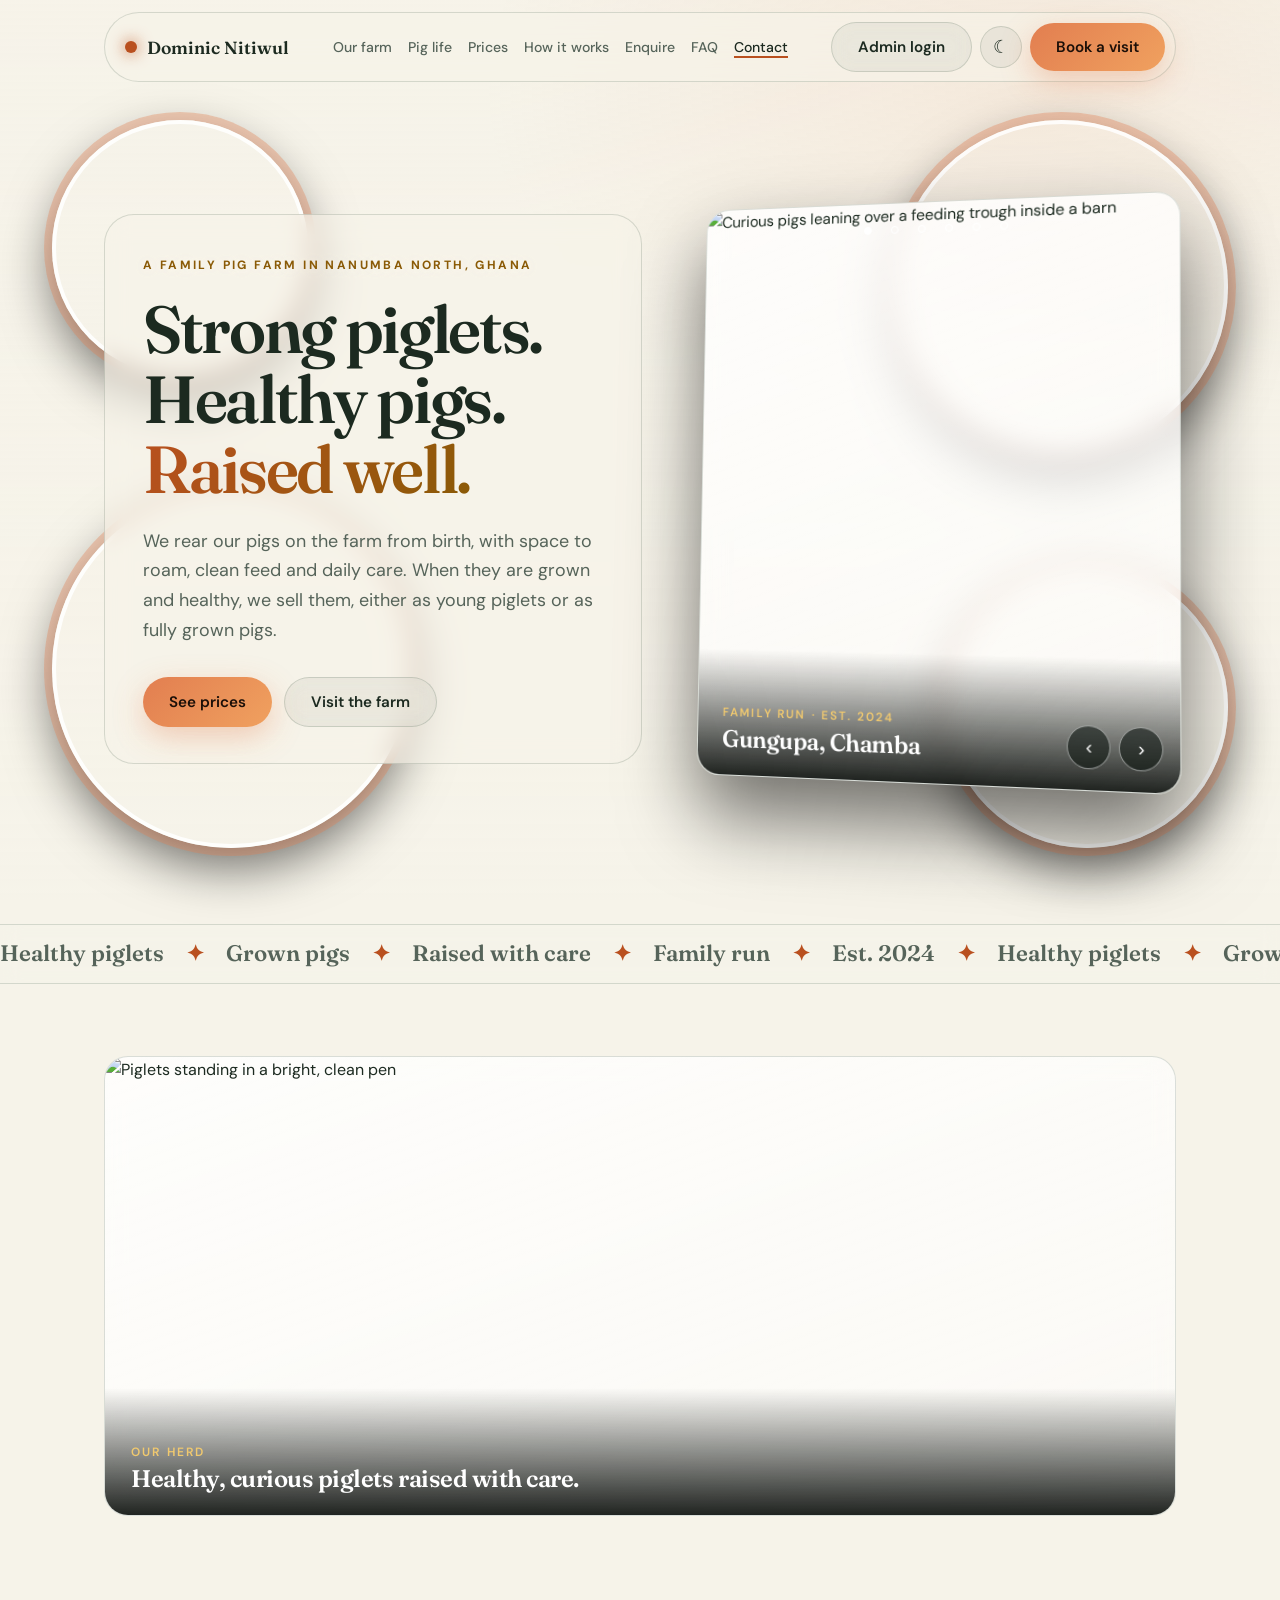
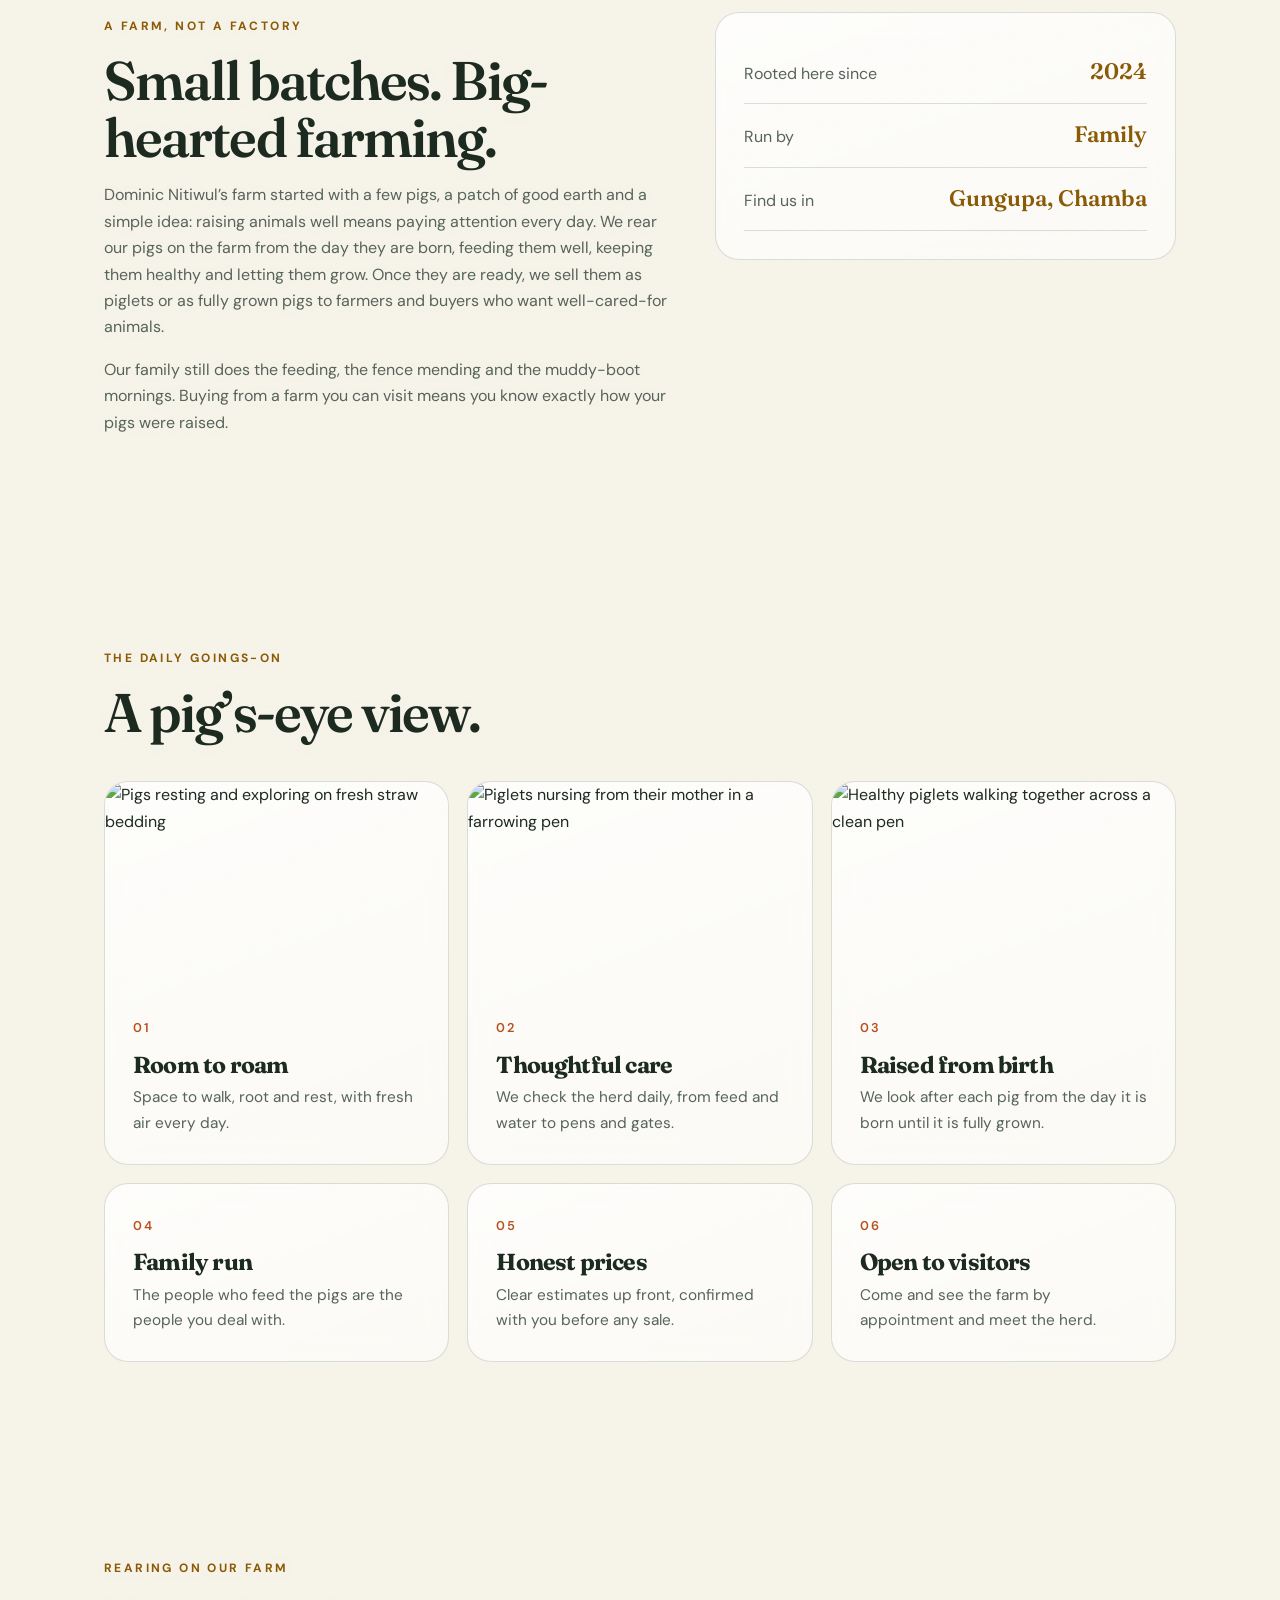
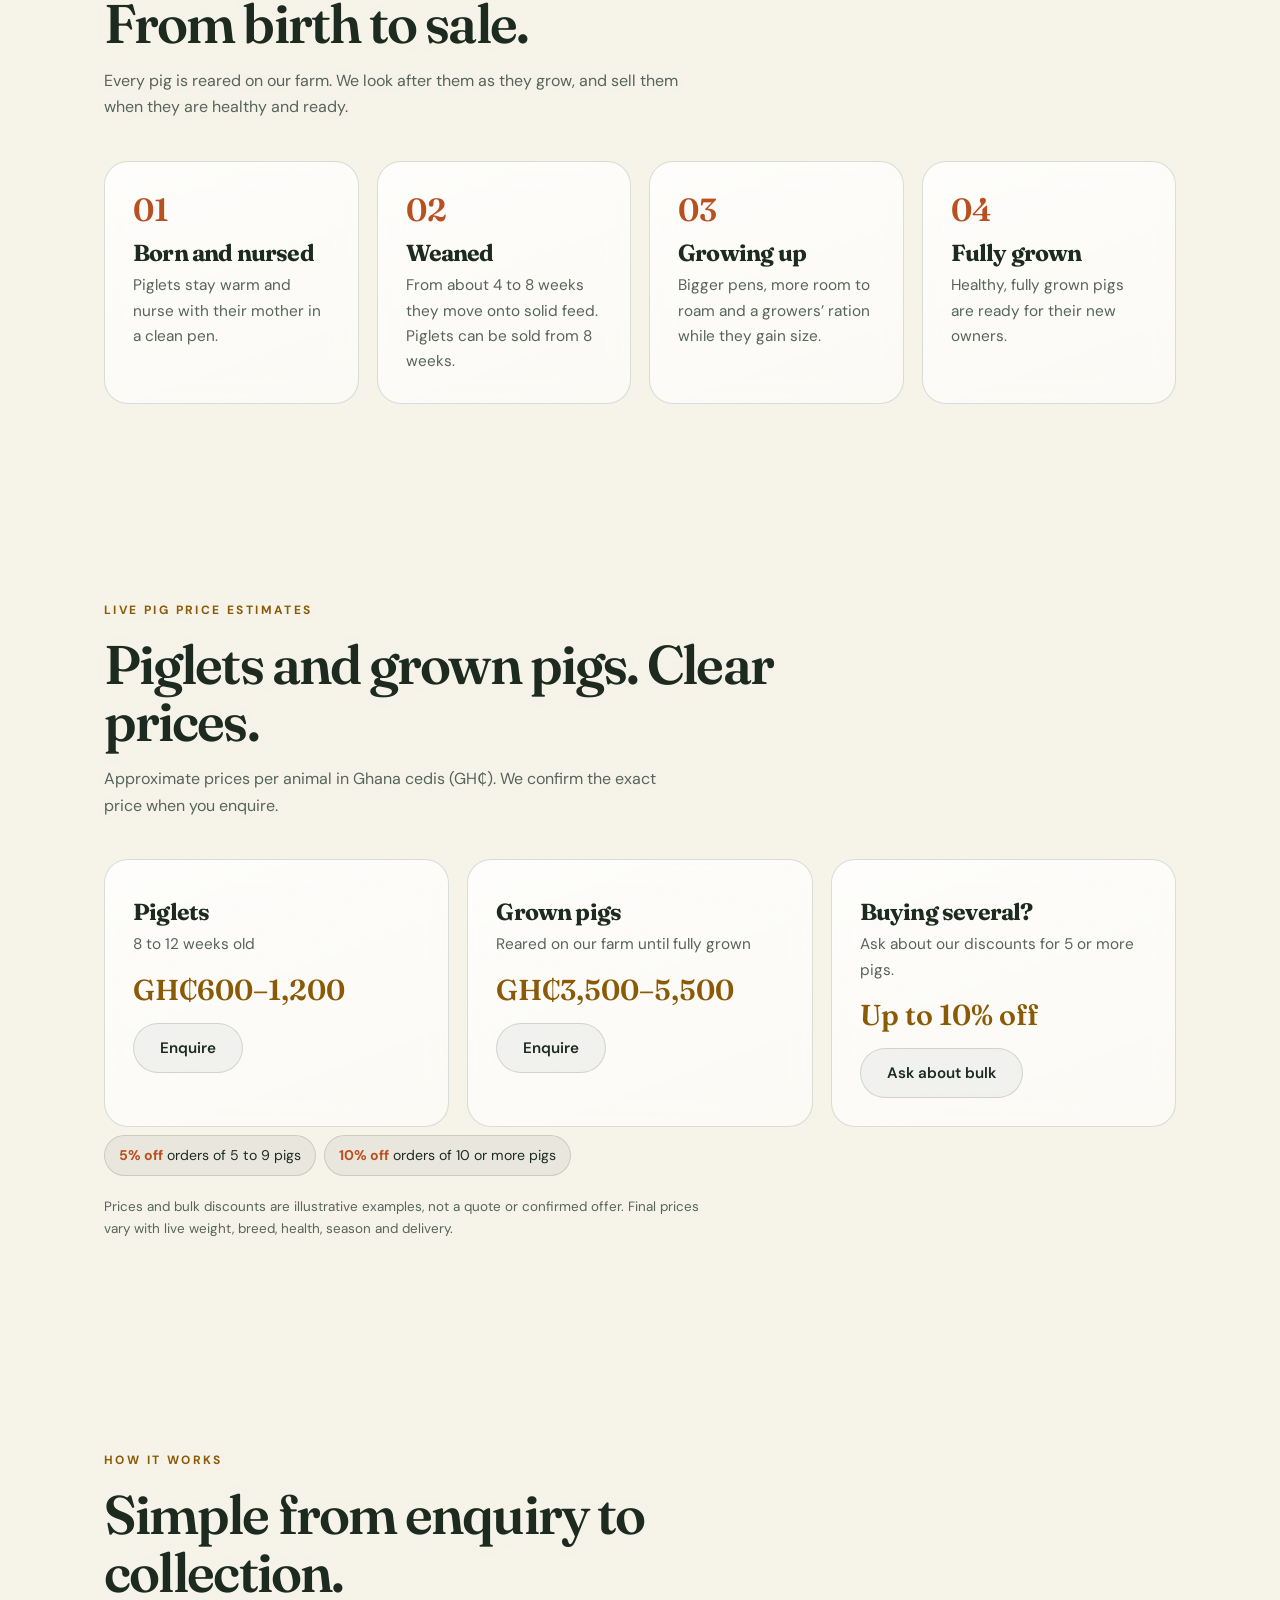
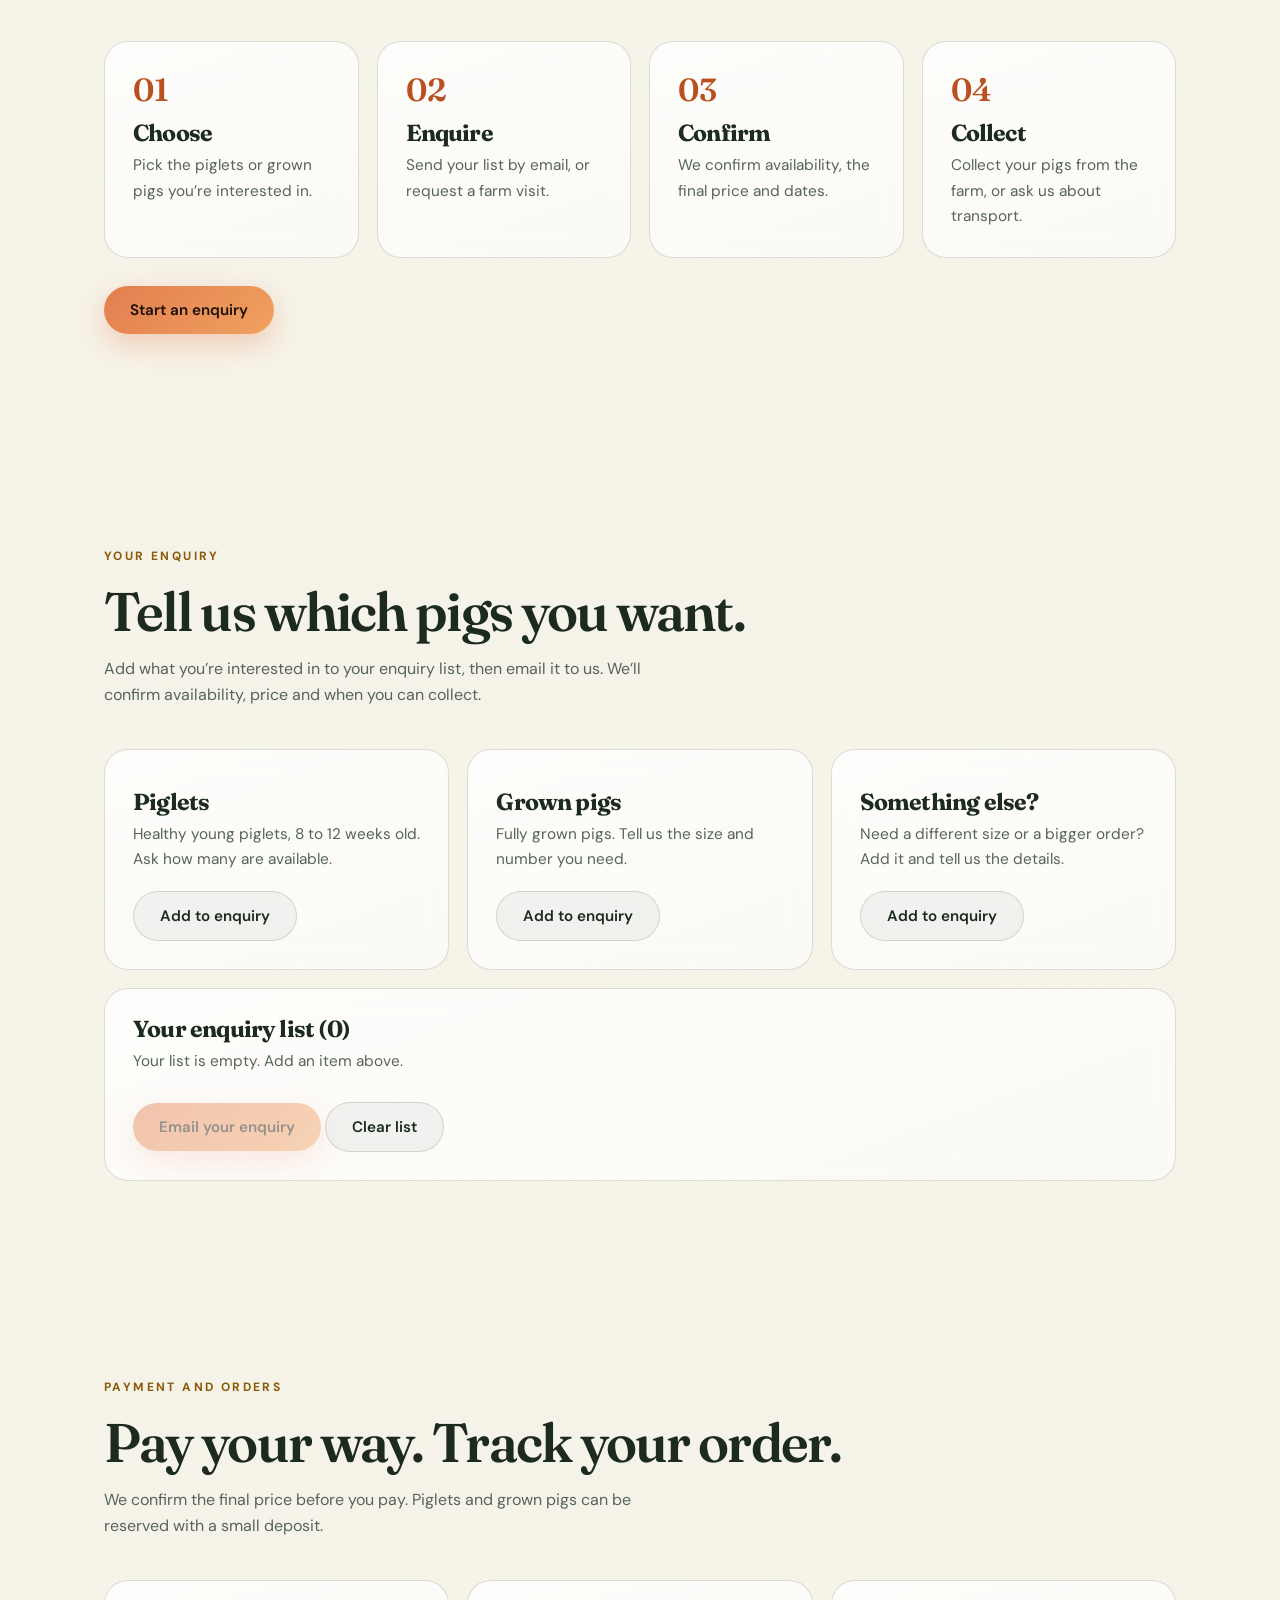
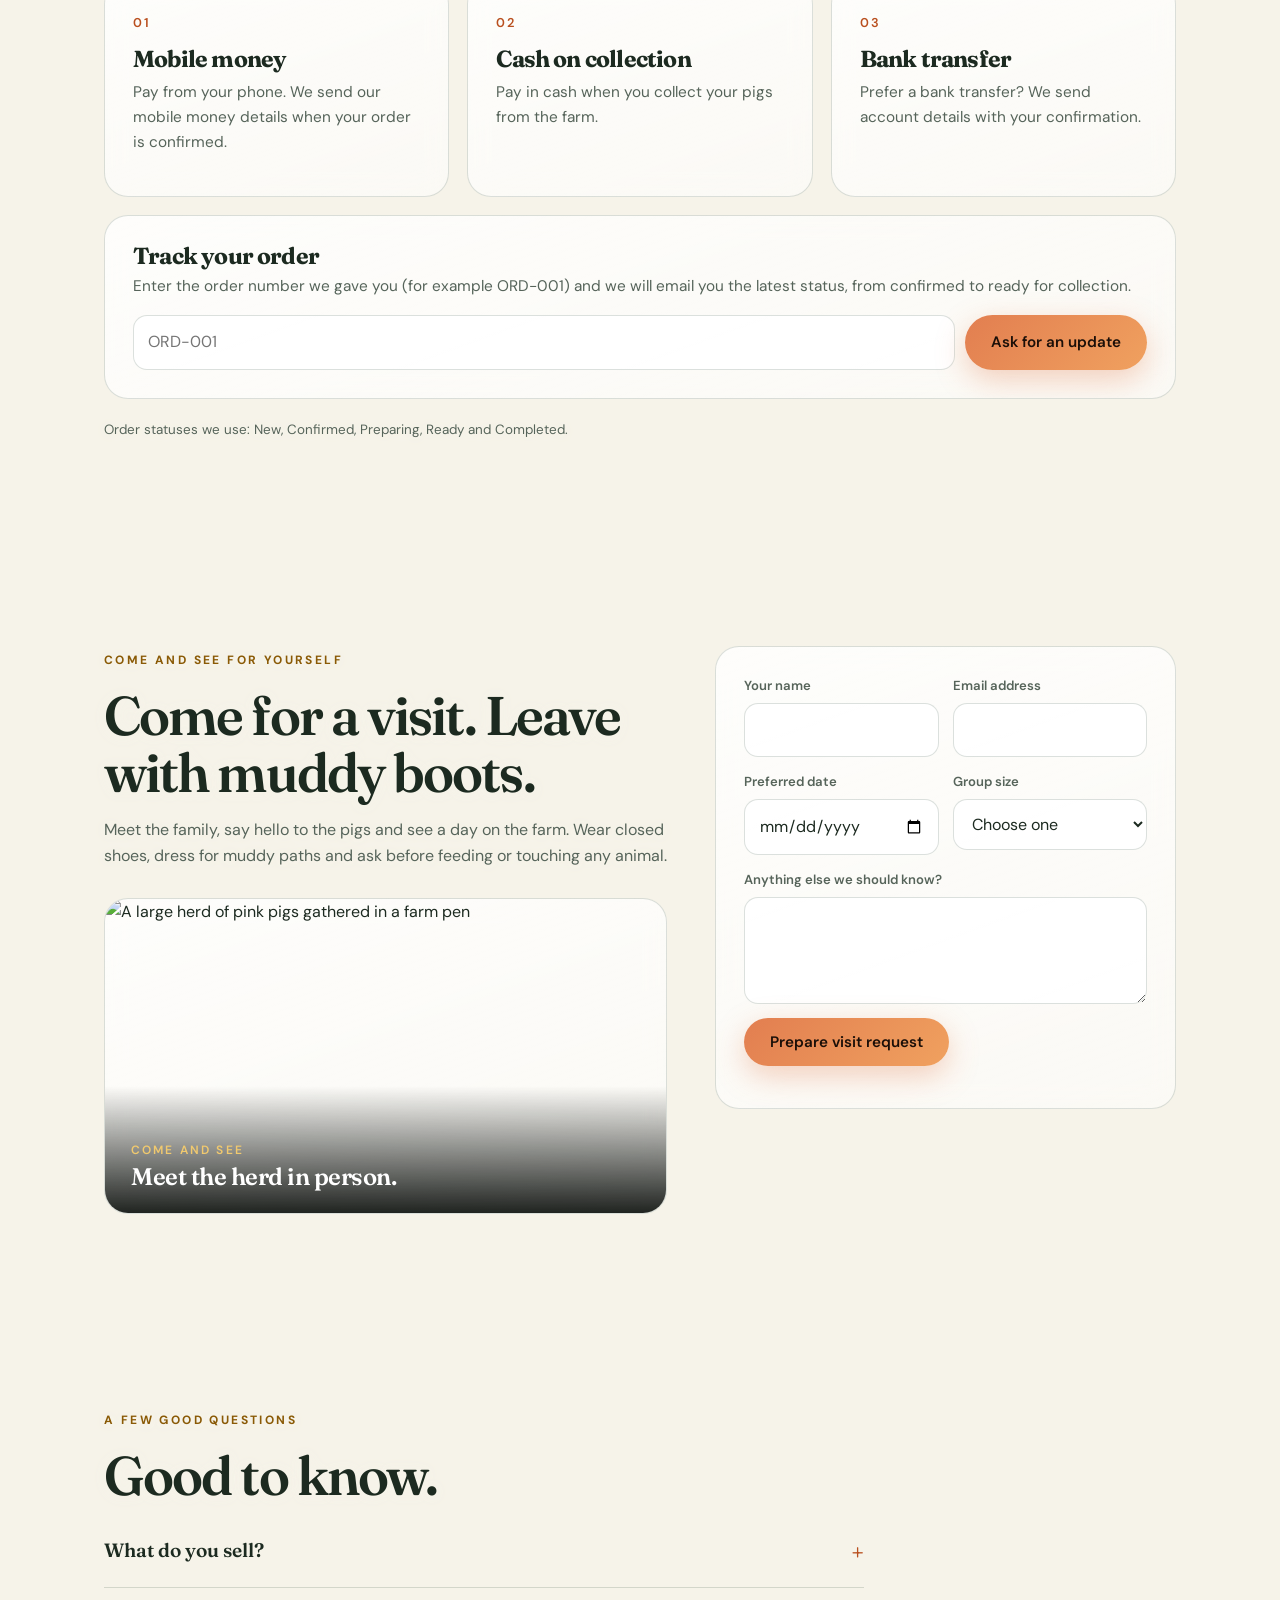
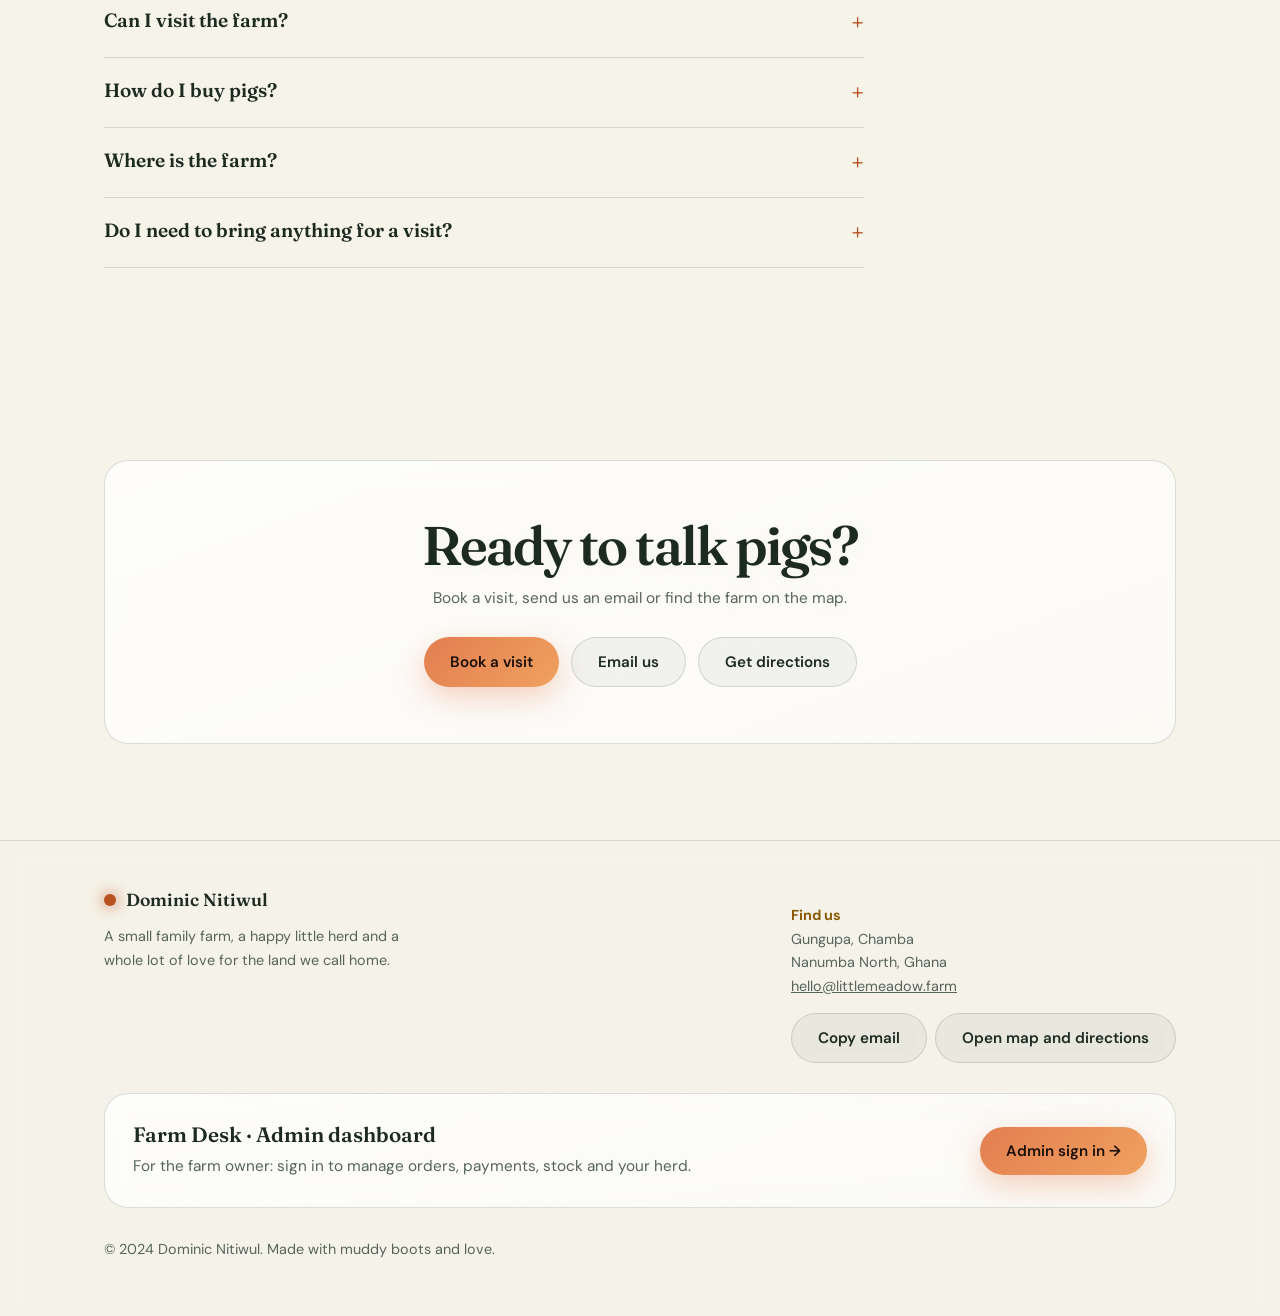
==== index.html @ e712f601 "Add files via upload" ====
<!doctype html>
<html lang="en">
  <head>
    <meta charset="utf-8" />
    <meta
      name="viewport"
      content="width=device-width, initial-scale=1, viewport-fit=cover"
    />
    <meta
      name="description"
      content="Dominic Nitiwul’s family pig farm in Gungupa, Chamba, Ghana. Healthy piglets and grown pigs, farm visits and honest prices."
    />
    <meta name="theme-color" content="#0d140f" />
    <link
      rel="icon"
      href="data:image/svg+xml,%3Csvg xmlns='http://www.w3.org/2000/svg' viewBox='0 0 100 100'%3E%3Ctext y='.9em' font-size='90'%3E🐖%3C/text%3E%3C/svg%3E"
    />
    <meta
      property="og:title"
      content="Dominic Nitiwul Farm | Pigs reared with care: piglets and grown pigs"
    />
    <meta
      property="og:description"
      content="Family pig farm in Gungupa, Chamba, Ghana. We rear pigs on our farm with daily care and sell them as healthy piglets or fully grown pigs. Check prices and enquire."
    />
    <meta property="og:type" content="website" />
    <script type="application/ld+json">
      {
        "@context": "https://schema.org",
        "@type": "LocalBusiness",
        "name": "Dominic Nitiwul Farm",
        "description": "Family farm that rears pigs and sells piglets and grown pigs.",
        "address": {
          "@type": "PostalAddress",
          "addressLocality": "Gungupa, Chamba",
          "addressRegion": "Nanumba North",
          "addressCountry": "GH"
        }
      }
    </script>
    <title>
      Dominic Nitiwul Farm | Pigs reared with care: piglets and grown pigs
    </title>
    <link rel="preconnect" href="https://fonts.googleapis.com" />
    <link
      href="https://fonts.googleapis.com/css2?family=DM+Sans:wght@400;500;600&family=Fraunces:opsz,wght@9..144,500;9..144,600&display=swap"
      rel="stylesheet"
    />
    <script src="script.js"></script>
    <link rel="stylesheet" href="styles.css" />
  </head>
  <body>
    <a class="skip" href="#top">Skip to content</a>
    <div class="bgp" aria-hidden="true"></div>
    <div class="prog" id="pg" aria-hidden="true"></div>
    <a class="btn wa" id="wa" hidden target="_blank" rel="noopener noreferrer"
      >WhatsApp us</a
    >
    <button class="btn totop" id="tt" type="button" aria-label="Back to top">
      ↑
    </button>
    <div class="spin sp1" data-k="A large herd" aria-hidden="true"></div>
    <div
      class="spin sp2"
      data-k="Healthy piglets walking"
      aria-hidden="true"
    ></div>
    <div class="spin sp3" data-k="Piglets nursing" aria-hidden="true"></div>
    <div class="spin sp4" data-k="Piglets standing" aria-hidden="true"></div>
    <div
      class="spin sp5"
      data-k="Curious pigs leaning"
      aria-hidden="true"
    ></div>
    <div class="spin sp6" data-k="Pigs resting" aria-hidden="true"></div>
    <header>
      <div class="w">
        <div class="bar">
          <a class="logo" href="#top"><i class="dot"></i>Dominic Nitiwul</a>
          <nav class="links" id="lk" aria-label="Main">
            <a href="#farm">Our farm</a><a href="#life">Pig life</a
            ><a href="#prices">Prices</a><a href="#process">How it works</a
            ><a href="#stand">Enquire</a><a href="#faq">FAQ</a
            ><a href="#contact">Contact</a
            ><a
              class="admlink"
              href="https://claude.ai/artifact/GsknweXqGRWT3QMG7pttU3"
              >Admin login</a
            >
          </nav>
          <div class="act">
            <a
              class="btn ghost adm"
              href="https://claude.ai/artifact/GsknweXqGRWT3QMG7pttU3"
              >Admin login</a
            ><button
              class="ib"
              id="th"
              type="button"
              aria-label="Switch to light mode"
            >
              ☀</button
            ><a class="btn" href="#visit">Book a visit</a
            ><button
              class="ib mn"
              id="mn"
              type="button"
              aria-label="Open menu"
              aria-expanded="false"
              aria-controls="lk"
            >
              ☰
            </button>
          </div>
        </div>
      </div>
    </header>

    <main id="top">
      <section class="hero">
        <div class="w hg">
          <div>
            <span class="eyebrow"
              >A family pig farm in Nanumba North, Ghana</span
            >
            <h1 style="margin-top: 18px">
              Strong piglets. Healthy pigs. <em>Raised well.</em>
            </h1>
            <p>
              We rear our pigs on the farm from birth, with space to roam, clean
              feed and daily care. When they are grown and healthy, we sell
              them, either as young piglets or as fully grown pigs.
            </p>
            <div class="acts">
              <a class="btn" href="#prices">See prices</a
              ><a class="btn ghost" href="#visit">Visit the farm</a>
            </div>
          </div>
          <figure
            class="card ph heroph"
            id="hs"
            role="group"
            aria-roledescription="carousel"
            aria-label="Photos from the farm"
          >
            <div class="hs-track">
              <img
                class="hsl on"
                src="images.html/JPEG%20Image_(01).jpg"
                width="612"
                height="408"
                alt="Curious pigs leaning over a feeding trough inside a barn"
                fetchpriority="high"
                decoding="async"
              />
            </div>
            <figcaption id="hc">
              <small>Family run · Est. 2024</small><span>Gungupa, Chamba</span>
            </figcaption>
            <div class="hd" id="hd"></div>
            <div class="hn">
              <button type="button" id="hp" aria-label="Previous photo">
                ‹</button
              ><button type="button" id="hn" aria-label="Next photo">›</button>
            </div>
          </figure>
        </div>
      </section>

      <div class="marq" aria-hidden="true">
        <div>
          Healthy piglets<span>✦</span>Grown pigs<span>✦</span>Raised with
          care<span>✦</span>Family run<span>✦</span>Est.
          2024<span>✦</span>Healthy piglets<span>✦</span>Grown
          pigs<span>✦</span>Raised with care<span>✦</span>Family
          run<span>✦</span>Est. 2024<span>✦</span>
        </div>
      </div>

      <section class="band">
        <div class="w rv">
          <figure class="card ph wide">
            <img
              src="images.html/JPEG%20Image_(02).jpg"
              width="1200"
              height="630"
              alt="Piglets standing in a bright, clean pen"
              loading="lazy"
              decoding="async"
              fetchpriority="high"
            />
            <figcaption>
              <small>Our herd</small>Healthy, curious piglets raised with care.
            </figcaption>
          </figure>
        </div>
      </section>

      <section id="farm">
        <div class="w rv">
          <div class="split">
            <div>
              <span class="eyebrow">A farm, not a factory</span>
              <h2>Small batches. Big-hearted farming.</h2>
              <p class="lead">
                Dominic Nitiwul’s farm started with a few pigs, a patch of good
                earth and a simple idea: raising animals well means paying
                attention every day. We rear our pigs on the farm from the day
                they are born, feeding them well, keeping them healthy and
                letting them grow. Once they are ready, we sell them as piglets
                or as fully grown pigs to farmers and buyers who want
                well-cared-for animals.
              </p>
              <p class="lead">
                Our family still does the feeding, the fence mending and the
                muddy-boot mornings. Buying from a farm you can visit means you
                know exactly how your pigs were raised.
              </p>
            </div>
            <div class="card">
              <div class="stat">Rooted here since<b>2024</b></div>
              <div class="stat">Run by<b>Family</b></div>
              <div class="stat">Find us in<b>Gungupa, Chamba</b></div>
            </div>
          </div>
        </div>
      </section>

      <section id="life">
        <div class="w">
          <div class="rv">
            <span class="eyebrow">The daily goings-on</span>
            <h2>A pig’s-eye view.</h2>
          </div>
          <div class="grid3 rv">
            <article class="card photo">
              <img
                src="images.html/JPEG%20Image_(07).jpg"
                width="735"
                height="490"
                alt="Pigs resting and exploring on fresh straw bedding"
                loading="lazy"
                decoding="async"
              />
              <div class="pad">
                <span class="num">01</span>
                <h3>Room to roam</h3>
                <p>Space to walk, root and rest, with fresh air every day.</p>
              </div>
            </article>
            <article class="card photo">
              <img
                src="images.html/JPEG%20Image_(04).jpg"
                width="612"
                height="408"
                alt="Piglets nursing from their mother in a farrowing pen"
                loading="lazy"
                decoding="async"
              />
              <div class="pad">
                <span class="num">02</span>
                <h3>Thoughtful care</h3>
                <p>
                  We check the herd daily, from feed and water to pens and
                  gates.
                </p>
              </div>
            </article>
            <article class="card photo">
              <img
                src="images.html/JPEG%20Image_(06).jpg"
                width="612"
                height="559"
                alt="Healthy piglets walking together across a clean pen"
                loading="lazy"
                decoding="async"
              />
              <div class="pad">
                <span class="num">03</span>
                <h3>Raised from birth</h3>
                <p>
                  We look after each pig from the day it is born until it is
                  fully grown.
                </p>
              </div>
            </article>
            <article class="card">
              <span class="num">04</span>
              <h3>Family run</h3>
              <p>The people who feed the pigs are the people you deal with.</p>
            </article>
            <article class="card">
              <span class="num">05</span>
              <h3>Honest prices</h3>
              <p>
                Clear estimates up front, confirmed with you before any sale.
              </p>
            </article>
            <article class="card">
              <span class="num">06</span>
              <h3>Open to visitors</h3>
              <p>Come and see the farm by appointment and meet the herd.</p>
            </article>
          </div>
        </div>
      </section>

      <section id="rearing">
        <div class="w rv">
          <span class="eyebrow">Rearing on our farm</span>
          <h2>From birth to sale.</h2>
          <p class="lead">
            Every pig is reared on our farm. We look after them as they grow,
            and sell them when they are healthy and ready.
          </p>
          <div class="grid3 g4">
            <article class="card">
              <span class="num">01</span>
              <h3>Born and nursed</h3>
              <p>
                Piglets stay warm and nurse with their mother in a clean pen.
              </p>
            </article>
            <article class="card">
              <span class="num">02</span>
              <h3>Weaned</h3>
              <p>
                From about 4 to 8 weeks they move onto solid feed. Piglets can
                be sold from 8 weeks.
              </p>
            </article>
            <article class="card">
              <span class="num">03</span>
              <h3>Growing up</h3>
              <p>
                Bigger pens, more room to roam and a growers’ ration while they
                gain size.
              </p>
            </article>
            <article class="card">
              <span class="num">04</span>
              <h3>Fully grown</h3>
              <p>Healthy, fully grown pigs are ready for their new owners.</p>
            </article>
          </div>
        </div>
      </section>

      <section id="prices">
        <div class="w rv">
          <span class="eyebrow">Live pig price estimates</span>
          <h2>Piglets and grown pigs. Clear prices.</h2>
          <p class="lead">
            Approximate prices per animal in Ghana cedis (GH₵). We confirm the
            exact price when you enquire.
          </p>
          <div class="grid3">
            <article class="card">
              <h3>Piglets</h3>
              <p>8 to 12 weeks old</p>
              <span class="price">GH₵600–1,200</span>
              <p style="margin-top: 16px">
                <button
                  class="btn ghost"
                  type="button"
                  data-add="Piglets (8–12 weeks)"
                  data-go="#stand"
                >
                  Enquire
                </button>
              </p>
            </article>
            <article class="card">
              <h3>Grown pigs</h3>
              <p>Reared on our farm until fully grown</p>
              <span class="price">GH₵3,500–5,500</span>
              <p style="margin-top: 16px">
                <button
                  class="btn ghost"
                  type="button"
                  data-add="Grown pigs"
                  data-go="#stand"
                >
                  Enquire
                </button>
              </p>
            </article>
            <article class="card">
              <h3>Buying several?</h3>
              <p>Ask about our discounts for 5 or more pigs.</p>
              <span class="price">Up to 10% off</span>
              <p style="margin-top: 16px">
                <button
                  class="btn ghost"
                  type="button"
                  data-add="Bulk order"
                  data-go="#stand"
                >
                  Ask about bulk
                </button>
              </p>
            </article>
          </div>
          <div>
            <span class="tag"><b>5% off</b> orders of 5 to 9 pigs</span
            ><span class="tag"><b>10% off</b> orders of 10 or more pigs</span>
          </div>
          <p class="note">
            Prices and bulk discounts are illustrative examples, not a quote or
            confirmed offer. Final prices vary with live weight, breed, health,
            season and delivery.
          </p>
        </div>
      </section>

      <section id="process">
        <div class="w rv">
          <span class="eyebrow">How it works</span>
          <h2>Simple from enquiry to collection.</h2>
          <div class="grid3 g4">
            <article class="card">
              <span class="num">01</span>
              <h3>Choose</h3>
              <p>Pick the piglets or grown pigs you’re interested in.</p>
            </article>
            <article class="card">
              <span class="num">02</span>
              <h3>Enquire</h3>
              <p>Send your list by email, or request a farm visit.</p>
            </article>
            <article class="card">
              <span class="num">03</span>
              <h3>Confirm</h3>
              <p>We confirm availability, the final price and dates.</p>
            </article>
            <article class="card">
              <span class="num">04</span>
              <h3>Collect</h3>
              <p>Collect your pigs from the farm, or ask us about transport.</p>
            </article>
          </div>
          <p style="margin-top: 28px">
            <a class="btn" href="#stand">Start an enquiry</a>
          </p>
        </div>
      </section>

      <section id="stand">
        <div class="w rv">
          <span class="eyebrow">Your enquiry</span>
          <h2>Tell us which pigs you want.</h2>
          <p class="lead">
            Add what you’re interested in to your enquiry list, then email it to
            us. We’ll confirm availability, price and when you can collect.
          </p>
          <div class="grid3">
            <article class="card">
              <h3>Piglets</h3>
              <p>
                Healthy young piglets, 8 to 12 weeks old. Ask how many are
                available.
              </p>
              <p style="margin-top: 18px">
                <button
                  class="btn ghost"
                  type="button"
                  data-add="Piglets (8–12 weeks)"
                >
                  Add to enquiry
                </button>
              </p>
            </article>
            <article class="card">
              <h3>Grown pigs</h3>
              <p>Fully grown pigs. Tell us the size and number you need.</p>
              <p style="margin-top: 18px">
                <button class="btn ghost" type="button" data-add="Grown pigs">
                  Add to enquiry
                </button>
              </p>
            </article>
            <article class="card">
              <h3>Something else?</h3>
              <p>
                Need a different size or a bigger order? Add it and tell us the
                details.
              </p>
              <p style="margin-top: 18px">
                <button class="btn ghost" type="button" data-add="Other order">
                  Add to enquiry
                </button>
              </p>
            </article>
          </div>
          <div class="card" style="margin-top: 18px" aria-live="polite">
            <h3 style="margin: 0">
              Your enquiry list (<span id="ic">0</span>)
            </h3>
            <p id="ie" style="margin-top: 8px">
              Your list is empty. Add an item above.
            </p>
            <div class="list" id="il"></div>
            <button class="btn" id="is" type="button" disabled>
              Email your enquiry
            </button>
            <button class="btn ghost" id="ix" type="button">Clear list</button>
          </div>
        </div>
      </section>

      <section id="pay">
        <div class="w rv">
          <span class="eyebrow">Payment and orders</span>
          <h2>Pay your way. Track your order.</h2>
          <p class="lead">
            We confirm the final price before you pay. Piglets and grown pigs
            can be reserved with a small deposit.
          </p>
          <div class="grid3">
            <article class="card">
              <span class="num">01</span>
              <h3>Mobile money</h3>
              <p>
                Pay from your phone. We send our mobile money details when your
                order is confirmed.
              </p>
              <p
                id="pmm"
                style="margin-top: 12px; color: var(--text); font-weight: 500"
              ></p>
            </article>
            <article class="card">
              <span class="num">02</span>
              <h3>Cash on collection</h3>
              <p>Pay in cash when you collect your pigs from the farm.</p>
            </article>
            <article class="card">
              <span class="num">03</span>
              <h3>Bank transfer</h3>
              <p>
                Prefer a bank transfer? We send account details with your
                confirmation.
              </p>
              <p
                id="pmb"
                style="margin-top: 12px; color: var(--text); font-weight: 500"
              ></p>
            </article>
          </div>
          <p id="po" hidden style="margin-top: 18px">
            <a class="btn" id="pl" target="_blank" rel="noopener noreferrer"
              >Pay online securely</a
            >
          </p>
          <div class="card" style="margin-top: 18px">
            <h3 style="margin: 0 0 6px">Track your order</h3>
            <p style="margin-bottom: 16px">
              Enter the order number we gave you (for example ORD-001) and we
              will email you the latest status, from confirmed to ready for
              collection.
            </p>
            <div style="display: flex; gap: 10px; flex-wrap: wrap">
              <div style="flex: 1; min-width: 200px">
                <label for="tn" style="position: absolute; left: -9999px"
                  >Order number</label
                ><input id="tn" placeholder="ORD-001" autocomplete="off" />
              </div>
              <button class="btn" id="tk" type="button">
                Ask for an update
              </button>
            </div>
          </div>
          <p class="note">
            Order statuses we use: New, Confirmed, Preparing, Ready and
            Completed.
          </p>
        </div>
      </section>

      <section id="visit">
        <div class="w rv">
          <div class="split">
            <div>
              <span class="eyebrow">Come and see for yourself</span>
              <h2>Come for a visit. Leave with muddy boots.</h2>
              <p class="lead">
                Meet the family, say hello to the pigs and see a day on the
                farm. Wear closed shoes, dress for muddy paths and ask before
                feeding or touching any animal.
              </p>
              <figure
                class="card ph"
                style="aspect-ratio: 16/9; margin-top: 28px"
              >
                <img
                  src="images.html/JPEG%20Image_(03).jpg"
                  width="551"
                  height="315"
                  alt="A large herd of pink pigs gathered in a farm pen"
                  loading="lazy"
                  decoding="async"
                />
                <figcaption>
                  <small>Come and see</small>Meet the herd in person.
                </figcaption>
              </figure>
            </div>
            <div class="card">
              <form id="vf">
                <div class="f">
                  <label for="vn">Your name</label
                  ><input id="vn" name="name" autocomplete="name" required />
                </div>
                <div class="f">
                  <label for="ve">Email address</label
                  ><input
                    id="ve"
                    name="email"
                    type="email"
                    autocomplete="email"
                    required
                  />
                </div>
                <div class="f">
                  <label for="vd">Preferred date</label
                  ><input id="vd" name="date" type="date" required />
                </div>
                <div class="f">
                  <label for="vg">Group size</label
                  ><select id="vg" name="group" required>
                    <option value="">Choose one</option>
                    <option>1–2 people</option>
                    <option>3–5 people</option>
                    <option>6–10 people</option>
                    <option>More than 10</option>
                  </select>
                </div>
                <div class="f full">
                  <label for="vt">Anything else we should know?</label
                  ><textarea id="vt" name="note" rows="3"></textarea>
                </div>
                <button class="btn" type="submit">Prepare visit request</button>
                <p
                  class="status"
                  id="vs"
                  role="status"
                  style="margin: 0; color: var(--yel)"
                ></p>
              </form>
            </div>
          </div>
        </div>
      </section>

      <section id="faq">
        <div class="w rv">
          <span class="eyebrow">A few good questions</span>
          <h2>Good to know.</h2>
          <details>
            <summary>What do you sell?</summary>
            <p>
              We rear pigs on the farm and sell them when they are ready: young
              piglets for buyers who want to grow them on, and fully grown pigs.
            </p>
          </details>
          <details>
            <summary>Can I visit the farm?</summary>
            <p>
              Yes, by appointment. Send a visit request with your preferred date
              and group size and we’ll confirm by email.
            </p>
          </details>
          <details>
            <summary>How do I buy pigs?</summary>
            <p>
              Add the pigs you want to your enquiry list and email us. We’ll
              reply with availability, price and next steps.
            </p>
          </details>
          <details>
            <summary>Where is the farm?</summary>
            <p>
              We’re in Gungupa, Chamba, Nanumba North, Ghana. Please contact us
              to confirm directions before you travel.
            </p>
          </details>
          <details>
            <summary>Do I need to bring anything for a visit?</summary>
            <p>
              Farm visits can mean uneven paths and mud. We’ll share any helpful
              details when we confirm your visit.
            </p>
          </details>
        </div>
      </section>
      <section>
        <div class="w rv">
          <div class="card" style="text-align: center; padding: 56px 24px">
            <h2 style="margin: 0 auto 12px">Ready to talk pigs?</h2>
            <p class="lead" style="margin: 0 auto 26px">
              Book a visit, send us an email or find the farm on the map.
            </p>
            <div class="acts" style="justify-content: center">
              <a class="btn" href="#visit">Book a visit</a
              ><a class="btn ghost" href="mailto:hello@littlemeadow.farm"
                >Email us</a
              ><a
                class="btn ghost"
                id="cw"
                hidden
                target="_blank"
                rel="noopener noreferrer"
                >WhatsApp us</a
              ><a class="btn ghost" id="cc" hidden>Call the farm</a
              ><a
                class="btn ghost"
                href="https://www.google.com/maps/search/?api=1&amp;query=Dominic%20Nitiwul%20Farm%2C%20Gungupa%2C%20Chamba%2C%20Nanumba%20North%2C%20Ghana"
                target="_blank"
                rel="noopener noreferrer"
                >Get directions</a
              >
            </div>
          </div>
        </div>
      </section>
    </main>

    <footer id="contact">
      <div class="w fg">
        <div>
          <a class="logo" href="#top" style="color: var(--text)"
            ><i class="dot"></i>Dominic Nitiwul</a
          >
          <p style="max-width: 22em">
            A small family farm, a happy little herd and a whole lot of love for
            the land we call home.
          </p>
        </div>
        <div>
          <p>
            <strong style="color: var(--yel)">Find us</strong><br />Gungupa,
            Chamba<br />Nanumba North, Ghana<br /><a
              href="mailto:hello@littlemeadow.farm"
              >hello@littlemeadow.farm</a
            >
          </p>
          <button
            class="btn ghost"
            id="ce"
            type="button"
            style="margin-right: 8px"
          >
            Copy email</button
          ><a
            class="btn ghost"
            href="https://www.google.com/maps/search/?api=1&amp;query=Dominic%20Nitiwul%20Farm%2C%20Gungupa%2C%20Chamba%2C%20Nanumba%20North%2C%20Ghana"
            target="_blank"
            rel="noopener noreferrer"
            >Open map and directions</a
          >
        </div>
      </div>
      <div class="w">
        <div
          class="card"
          style="
            margin-top: 30px;
            display: flex;
            justify-content: space-between;
            align-items: center;
            gap: 20px;
            flex-wrap: wrap;
          "
        >
          <div>
            <strong
              style="
                font:
                  600 1.3rem Fraunces,
                  serif;
                color: var(--text);
              "
              >Farm Desk · Admin dashboard</strong
            >
            <p style="margin: 4px 0 0">
              For the farm owner: sign in to manage orders, payments, stock and
              your herd.
            </p>
          </div>
          <a
            class="btn"
            href="https://claude.ai/artifact/GsknweXqGRWT3QMG7pttU3"
            >Admin sign in →</a
          >
        </div>
      </div>
      <div class="w">
        <p style="margin-top: 30px">
          © 2024 Dominic Nitiwul. Made with muddy boots and love.
        </p>
      </div>
    </footer>
  </body>
</html>
---- styles.css ----
:root {
  --bg: #0d140f;
  --text: #f1efe4;
  --mut: #a7b3a5;
  --org: #e27e50;
  --yel: #f1c96e;
  --glass: rgba(255, 255, 255, 0.055);
  --line: rgba(255, 255, 255, 0.12);
  --ov: 13, 20, 15;
  --c1: rgba(255, 255, 255, 0.085);
  --c2: rgba(255, 255, 255, 0.025);
  --field: rgba(255, 255, 255, 0.05);
  color-scheme: dark;
  box-sizing: border-box;
  padding-top: env(safe-area-inset-top, 0px);
  padding-bottom: env(safe-area-inset-bottom, 0px);
}

html {
  scroll-behavior: smooth;
  scroll-padding-top: calc(env(safe-area-inset-top, 0px) + 90px);
}

*,
*::before,
*::after {
  box-sizing: inherit;
}

body {
  margin: 0;
  background: var(--bg);
  color: var(--text);
  font:
    400 16px/1.65 "DM Sans",
    system-ui,
    sans-serif;
  overflow-x: hidden;
}

body::before {
  content: "";
  position: fixed;
  inset: 0 0 auto;
  height: env(safe-area-inset-top, 0px);
  z-index: 10;
  background: var(--bg);
}

.spin {
  position: fixed;
  z-index: 0;
  aspect-ratio: 1;
  border-radius: 50%;
  background: var(--herd, none) center/cover;
  border: 4px solid rgba(255, 255, 255, 0.85);
  box-shadow:
    0 0 0 8px rgba(226, 126, 80, 0.35),
    0 20px 50px rgba(0, 0, 0, 0.55);
  pointer-events: none;
  animation: rot 40s linear infinite;
}

.sp1 {
  left: 52px;
  bottom: 52px;
  width: min(28vw, 420px);
}

.sp2 {
  right: 52px;
  top: 120px;
  width: min(26vw, 380px);
  animation-duration: 55s;
  animation-direction: reverse;
}

.sp3 {
  right: 52px;
  bottom: 52px;
  width: min(22vw, 320px);
  animation-duration: 48s;
}

.sp4 {
  left: 52px;
  top: 120px;
  width: min(20vw, 290px);
  animation-duration: 62s;
  animation-direction: reverse;
}

.sp5 {
  left: 30vw;
  bottom: 30px;
  width: min(17vw, 240px);
  animation-duration: 44s;
}

.sp6 {
  right: 30vw;
  bottom: 30px;
  width: min(16vw, 230px);
  animation-duration: 58s;
  animation-direction: reverse;
}

@media (max-width: 1400px) {

  .sp5,
  .sp6 {
    display: none;
  }
}

@media (max-width: 1100px) {

  .sp3,
  .sp4,
  .sp5,
  .sp6 {
    display: none;
  }

  .sp1 {
    left: 36px;
    bottom: 36px;
    width: 280px;
  }

  .sp2 {
    right: 36px;
    top: 110px;
    width: 250px;
  }
}

@media (max-width: 600px) {
  .sp1 {
    left: 24px;
    bottom: 24px;
    width: 180px;
  }

  .sp2 {
    right: 24px;
    top: auto;
    bottom: 160px;
    width: 160px;
  }
}

@keyframes rot {
  to {
    transform: rotate(360deg);
  }
}

.bgp {
  position: fixed;
  inset: 0;
  z-index: 0;
  background:
    linear-gradient(180deg,
      rgba(var(--ov), 0.5),
      rgba(var(--ov), 0.8) 60%,
      rgba(var(--ov), 0.9)),
    radial-gradient(900px 600px at 80% 10%,
      rgba(226, 126, 80, 0.2),
      transparent 60%),
    var(--photo, #0d140f) center/cover no-repeat;
}

#gl {
  position: fixed;
  inset: 0;
  width: 100%;
  height: 100%;
  z-index: 0;
  pointer-events: none;
}

main,
header,
footer {
  position: relative;
  z-index: 1;
}

.w {
  max-width: 1120px;
  margin: 0 auto;
  padding: 0 24px;
}

h1,
h2,
h3 {
  font-family: Fraunces, Georgia, serif;
  margin: 0;
  letter-spacing: -0.035em;
  line-height: 1.05;
}

header {
  position: sticky;
  top: env(safe-area-inset-top, 0px);
  z-index: 5;
  padding: 12px 0;
}

@media (prefers-color-scheme: light) {
  :root:not([data-theme="dark"]) {
    --bg: #f6f3e9;
    --text: #1c2a20;
    --mut: #56645a;
    --org: #b9501f;
    --yel: #8a5a06;
    --glass: rgba(32, 61, 45, 0.06);
    --line: rgba(32, 61, 45, 0.16);
    --ov: 246, 243, 233;
    --c1: rgba(255, 255, 255, 0.82);
    --c2: rgba(255, 255, 255, 0.55);
    --field: rgba(255, 255, 255, 0.9);
    color-scheme: light;
  }
}

:root[data-theme="light"] {
  --bg: #f6f3e9;
  --text: #1c2a20;
  --mut: #56645a;
  --org: #b9501f;
  --yel: #8a5a06;
  --glass: rgba(32, 61, 45, 0.06);
  --line: rgba(32, 61, 45, 0.16);
  --ov: 246, 243, 233;
  --c1: rgba(255, 255, 255, 0.82);
  --c2: rgba(255, 255, 255, 0.55);
  --field: rgba(255, 255, 255, 0.9);
  color-scheme: light;
}

.bar {
  display: flex;
  align-items: center;
  justify-content: space-between;
  gap: 16px;
  padding: 9px 10px 9px 20px;
  border: 1px solid var(--line);
  border-radius: 999px;
  background: rgba(var(--ov), 0.65);
  backdrop-filter: blur(16px);
  position: relative;
}

.logo {
  display: flex;
  gap: 10px;
  align-items: center;
  font:
    600 1.1rem Fraunces,
    serif;
  text-decoration: none;
}

.dot {
  width: 12px;
  height: 12px;
  border-radius: 50%;
  background: var(--org);
  box-shadow: 0 0 16px var(--org);
}

.links a {
  color: var(--mut);
  text-decoration: none;
  font-size: 0.88rem;
  font-weight: 500;
  margin: 0 8px;
}

.links a:hover {
  color: var(--text);
}

.btn {
  display: inline-flex;
  align-items: center;
  gap: 8px;
  border: 0;
  border-radius: 999px;
  padding: 14px 26px;
  background: linear-gradient(135deg, #e27e50, #f0a15f);
  color: #1b0f08;
  font:
    600 0.95rem "DM Sans",
    sans-serif;
  text-decoration: none;
  cursor: pointer;
  box-shadow: 0 10px 30px rgba(226, 126, 80, 0.35);
  transition:
    transform 0.2s,
    box-shadow 0.2s;
}

.btn:hover {
  transform: translateY(-3px);
  box-shadow: 0 16px 40px rgba(226, 126, 80, 0.5);
}

.btn.ghost {
  background: var(--glass);
  color: var(--text);
  border: 1px solid var(--line);
  box-shadow: none;
  backdrop-filter: blur(10px);
}

.btn:disabled {
  opacity: 0.45;
  cursor: not-allowed;
  transform: none;
}

:focus-visible {
  outline: 3px solid var(--yel);
  outline-offset: 3px;
}

.hero {
  min-height: calc(100svh - 70px);
  display: flex;
  align-items: center;
  padding: 40px 0 80px;
}

.hero h1 {
  font-size: clamp(2.6rem, 5.2vw, 4.8rem);
  font-weight: 600;
  max-width: 9em;
}

.hg>div:first-child {
  padding: 36px 38px;
  border-radius: 30px;
  background: rgba(var(--ov), 0.58);
  backdrop-filter: blur(12px);
  border: 1px solid var(--line);
}

.eyebrow,
h2,
.lead,
.note {
  text-shadow: 0 1px 14px rgba(var(--ov), 0.95);
}

.btn {
  white-space: nowrap;
}

[hidden] {
  display: none !important;
}

.wa {
  position: fixed;
  right: 18px;
  bottom: calc(78px + env(safe-area-inset-bottom, 0px));
  z-index: 6;
  background: #25d366 !important;
  color: #06361a !important;
  box-shadow: 0 10px 30px rgba(37, 211, 102, 0.35) !important;
}

.skip {
  position: absolute;
  left: -9999px;
  top: 8px;
  z-index: 20;
  background: var(--org);
  color: #fff;
  padding: 10px 16px;
  border-radius: 999px;
}

.skip:focus {
  left: 12px;
}

.links a[aria-current="true"] {
  color: var(--text);
  box-shadow: 0 2px 0 var(--org);
}

@media (max-width: 520px) {
  .act>.btn {
    display: none;
  }

  .logo {
    font-size: 0.98rem;
    white-space: nowrap;
  }

  .hg>div:first-child {
    padding: 24px 20px;
  }
}

.hero h1 em {
  font-style: normal;
  background: linear-gradient(120deg, var(--org), var(--yel));
  -webkit-background-clip: text;
  background-clip: text;
  color: transparent;
}

.eyebrow {
  color: var(--yel);
  font-size: 0.75rem;
  font-weight: 700;
  letter-spacing: 0.2em;
  text-transform: uppercase;
}

.hero p {
  max-width: 30em;
  color: var(--mut);
  font-size: 1.12rem;
  margin: 22px 0 32px;
}

.acts {
  display: flex;
  gap: 12px;
  flex-wrap: wrap;
}

.marq {
  overflow: hidden;
  border-block: 1px solid var(--line);
  background: rgba(var(--ov), 0.6);
  backdrop-filter: blur(10px);
  padding: 14px 0;
  white-space: nowrap;
}

.marq div {
  display: inline-block;
  animation: mq 30s linear infinite;
  font:
    600 1.4rem Fraunces,
    serif;
  color: var(--mut);
}

.marq span {
  color: var(--org);
  margin: 0 22px;
}

@keyframes mq {
  to {
    transform: translateX(-50%);
  }
}

section {
  padding: 96px 0;
}

h2 {
  font-size: clamp(2rem, 4.6vw, 3.4rem);
  font-weight: 600;
  margin: 14px 0;
  max-width: 14em;
}

.lead {
  color: var(--mut);
  max-width: 36em;
}

.grid3 {
  display: grid;
  grid-template-columns: repeat(3, 1fr);
  gap: 18px;
  margin-top: 40px;
}

.card {
  position: relative;
  padding: 28px;
  border-radius: 24px;
  border: 1px solid var(--line);
  background: linear-gradient(160deg, var(--c1), var(--c2));
  backdrop-filter: blur(14px);
  transition:
    transform 0.25s ease,
    border-color 0.3s;
  overflow: hidden;
}

.card::after {
  content: "";
  position: absolute;
  inset: 0;
  background: radial-gradient(320px circle at var(--mx, 50%) var(--my, 0%),
      rgba(241, 201, 110, 0.16),
      transparent 60%);
  opacity: 0;
  transition: opacity 0.3s;
  pointer-events: none;
}

.card:hover::after {
  opacity: 1;
}

.card:hover {
  border-color: rgba(241, 201, 110, 0.4);
}

.card h3 {
  font-size: 1.45rem;
  margin: 12px 0 8px;
}

.card p {
  margin: 0;
  color: var(--mut);
  font-size: 0.96rem;
}

.num {
  color: var(--org);
  font-size: 0.8rem;
  font-weight: 600;
  letter-spacing: 0.15em;
}

.price {
  display: block;
  margin-top: 14px;
  font:
    600 1.8rem Fraunces,
    serif;
  color: var(--yel);
}

.tag {
  display: inline-block;
  margin: 8px 8px 0 0;
  padding: 8px 14px;
  border-radius: 999px;
  border: 1px solid var(--line);
  background: var(--glass);
  font-size: 0.88rem;
}

.tag b {
  color: var(--org);
}

.note {
  color: var(--mut);
  font-size: 0.84rem;
  margin-top: 20px;
  max-width: 46em;
}

.split {
  display: grid;
  grid-template-columns: 1.1fr 0.9fr;
  gap: 48px;
  align-items: start;
}

.stat {
  display: flex;
  justify-content: space-between;
  align-items: baseline;
  padding: 16px 0;
  border-bottom: 1px solid var(--line);
  color: var(--mut);
}

.stat b {
  font:
    600 1.4rem Fraunces,
    serif;
  color: var(--yel);
}

.list {
  display: flex;
  flex-wrap: wrap;
  gap: 8px;
  margin: 14px 0;
}

.chip {
  display: inline-flex;
  gap: 8px;
  align-items: center;
  padding: 7px 8px 7px 14px;
  border-radius: 999px;
  background: rgba(226, 126, 80, 0.16);
  border: 1px solid rgba(226, 126, 80, 0.4);
}

.chip button {
  border: 0;
  background: none;
  color: var(--text);
  cursor: pointer;
  font-size: 1.1rem;
  line-height: 1;
}

form {
  display: grid;
  grid-template-columns: 1fr 1fr;
  gap: 14px;
}

.f {
  display: flex;
  flex-direction: column;
  gap: 6px;
}

.f.full,
form .btn,
.status {
  grid-column: 1/-1;
}

form .btn {
  justify-self: start;
}

label {
  font-size: 0.82rem;
  font-weight: 600;
  color: var(--mut);
}

input,
select,
textarea {
  width: 100%;
  padding: 13px 14px;
  border-radius: 14px;
  border: 1.5px solid var(--line);
  background: var(--field);
  color: var(--text);
  font: inherit;
}

select option {
  background: var(--bg);
}

input:focus,
select:focus,
textarea:focus {
  border-color: var(--org);
  outline: 0;
}

details {
  border-bottom: 1px solid var(--line);
  padding: 20px 0;
  max-width: 760px;
}

summary {
  cursor: pointer;
  display: flex;
  justify-content: space-between;
  font:
    600 1.2rem Fraunces,
    serif;
  list-style: none;
}

summary::-webkit-details-marker {
  display: none;
}

summary::after {
  content: "+";
  color: var(--org);
  font-size: 1.5rem;
}

details[open] summary::after {
  content: "−";
}

details p {
  margin: 12px 0 0;
  color: var(--mut);
}

footer {
  padding: 48px 0 40px;
  border-top: 1px solid var(--line);
  background: rgba(var(--ov), 0.9);
  backdrop-filter: blur(12px);
  color: var(--mut);
  font-size: 0.9rem;
}

.fg {
  display: flex;
  justify-content: space-between;
  gap: 30px;
  flex-wrap: wrap;
}

.js .rv {
  opacity: 0;
  transform: translateY(36px);
  transition:
    opacity 0.8s,
    transform 0.8s;
}

.js .rv.in {
  opacity: 1;
  transform: none;
}

.ph {
  padding: 0;
  margin: 0;
}

.ph img {
  display: block;
  width: 100%;
  height: 100%;
  object-fit: cover;
  transition: transform 0.9s ease;
}

.ph:hover img {
  transform: scale(1.05);
}

.ph.wide {
  aspect-ratio: 21/9;
}

.ph figcaption {
  position: absolute;
  left: 0;
  right: 0;
  bottom: 0;
  padding: 56px 26px 22px;
  background: linear-gradient(transparent, rgba(8, 12, 9, 0.9));
  font:
    600 1.5rem Fraunces,
    serif;
  letter-spacing: -0.02em;
  color: #fff;
}

.ph small {
  display: block;
  margin-bottom: 4px;
  color: #f1c96e;
  font:
    600 0.75rem "DM Sans",
    sans-serif;
  letter-spacing: 0.18em;
  text-transform: uppercase;
}

.card.photo {
  padding: 0;
}

.card.photo img {
  display: block;
  width: 100%;
  height: 210px;
  object-fit: cover;
  transition: transform 0.9s ease;
}

.card.photo:hover img {
  transform: scale(1.06);
}

.card.photo .pad {
  padding: 22px 28px 28px;
  position: relative;
}

.card.photo {
  overflow: hidden;
}

.band {
  padding: 72px 0 0;
}

.hs-track {
  position: absolute;
  inset: 0;
  perspective: 1200px;
}

.ph.heroph img.hsl {
  position: absolute;
  inset: 0;
  opacity: 0;
  transform: translateX(14%) rotateY(-16deg) scale(0.94);
  transition:
    opacity 0.7s ease,
    transform 0.9s cubic-bezier(0.2, 0.7, 0.2, 1);
}

.ph.heroph img.hsl.on {
  opacity: 1;
  transform: none;
}

.ph.heroph img.hsl.pv {
  transform: translateX(-14%) rotateY(16deg) scale(0.94);
}

.ph.heroph:hover img.hsl.on {
  transform: scale(1.04);
}

.heroph figcaption {
  z-index: 2;
  padding-right: 110px;
}

.hd {
  position: absolute;
  top: 14px;
  left: 50%;
  transform: translateX(-50%);
  display: flex;
  gap: 2px;
  z-index: 3;
}

.hd button {
  position: relative;
  width: 26px;
  height: 26px;
  padding: 0;
  border: 0;
  background: none;
  cursor: pointer;
}

.hd button::before {
  content: "";
  position: absolute;
  inset: 9px;
  border-radius: 50%;
  border: 1px solid #fff;
}

.hd button[aria-current="true"]::before {
  background: #fff;
}

.hn {
  position: absolute;
  right: 16px;
  bottom: 20px;
  display: flex;
  gap: 8px;
  z-index: 3;
}

.hn button {
  width: 42px;
  height: 42px;
  border-radius: 50%;
  border: 1px solid rgba(255, 255, 255, 0.5);
  background: rgba(13, 20, 15, 0.6);
  color: #fff;
  font-size: 1.2rem;
  cursor: pointer;
}

.hn button:hover {
  background: var(--org);
  border-color: var(--org);
}

.hg {
  display: grid;
  grid-template-columns: 1.05fr 0.95fr;
  gap: 48px;
  align-items: center;
}

.heroph {
  aspect-ratio: 5/6;
  transform: perspective(1200px) rotateY(-10deg) rotateX(3deg);
  translate: 0 0;
  animation: fl 7s ease-in-out infinite;
  box-shadow: 0 40px 80px rgba(0, 0, 0, 0.55);
}

.heroph img {
  object-position: 58% 50%;
}

@keyframes fl {
  50% {
    translate: 0 -14px;
  }
}

a {
  color: inherit;
}

.act {
  display: flex;
  align-items: center;
  gap: 8px;
}

.ib {
  width: 42px;
  height: 42px;
  display: grid;
  place-items: center;
  border-radius: 50%;
  border: 1px solid var(--line);
  background: var(--glass);
  color: var(--text);
  font-size: 1.1rem;
  cursor: pointer;
}

.ib:hover {
  border-color: var(--org);
}

.mn {
  display: none;
}

.links .admlink {
  display: none;
}

.prog {
  position: fixed;
  top: env(safe-area-inset-top, 0px);
  left: 0;
  height: 3px;
  width: 0;
  background: linear-gradient(90deg, var(--org), var(--yel));
  z-index: 11;
}

.totop {
  position: fixed;
  right: 18px;
  bottom: calc(18px + env(safe-area-inset-bottom, 0px));
  z-index: 6;
  width: 48px;
  height: 48px;
  padding: 0;
  justify-content: center;
  font-size: 1.3rem;
  opacity: 0;
  pointer-events: none;
  transition:
    opacity 0.3s,
    transform 0.2s;
}

.totop.on {
  opacity: 1;
  pointer-events: auto;
}

.g4 {
  grid-template-columns: repeat(4, 1fr);
}

.g4 .num {
  font:
    600 2rem Fraunces,
    serif;
  letter-spacing: 0;
}

@media (max-width: 860px) {
  .ph.wide {
    aspect-ratio: 4/3;
  }

  .links {
    display: none;
  }

  .links.open {
    display: flex;
    flex-direction: column;
    position: absolute;
    top: calc(100% + 8px);
    left: 0;
    right: 0;
    padding: 12px;
    background: rgba(var(--ov), 0.97);
    border: 1px solid var(--line);
    border-radius: 22px;
  }

  .links.open a {
    margin: 0;
    padding: 12px 14px;
  }

  .mn {
    display: grid;
  }

  .adm {
    display: none;
  }

  .links.open .admlink {
    display: block;
    margin-top: 6px;
    text-align: center;
    background: linear-gradient(135deg, #e27e50, #f0a15f);
    color: #1b0f08;
    font-weight: 600;
    border-radius: 999px;
  }

  .bar .btn {
    padding: 10px 14px;
    font-size: 0.85rem;
  }

  .grid3,
  .split,
  form {
    grid-template-columns: 1fr;
  }

  .hero {
    align-items: flex-end;
    padding-bottom: 50px;
  }
}

@media (max-width: 860px) {
  .hg {
    grid-template-columns: 1fr;
  }

  .heroph {
    aspect-ratio: 4/3;
    transform: none;
  }

  .hero {
    align-items: center;
  }
}

@media (prefers-reduced-motion: reduce) {
  .spin {
    animation: none;
  }

  .heroph {
    animation: none;
  }

  .marq div {
    animation: none;
  }

  .js .rv {
    opacity: 1;
    transform: none;
    transition: none;
  }

  html {
    scroll-behavior: auto;
  }
}
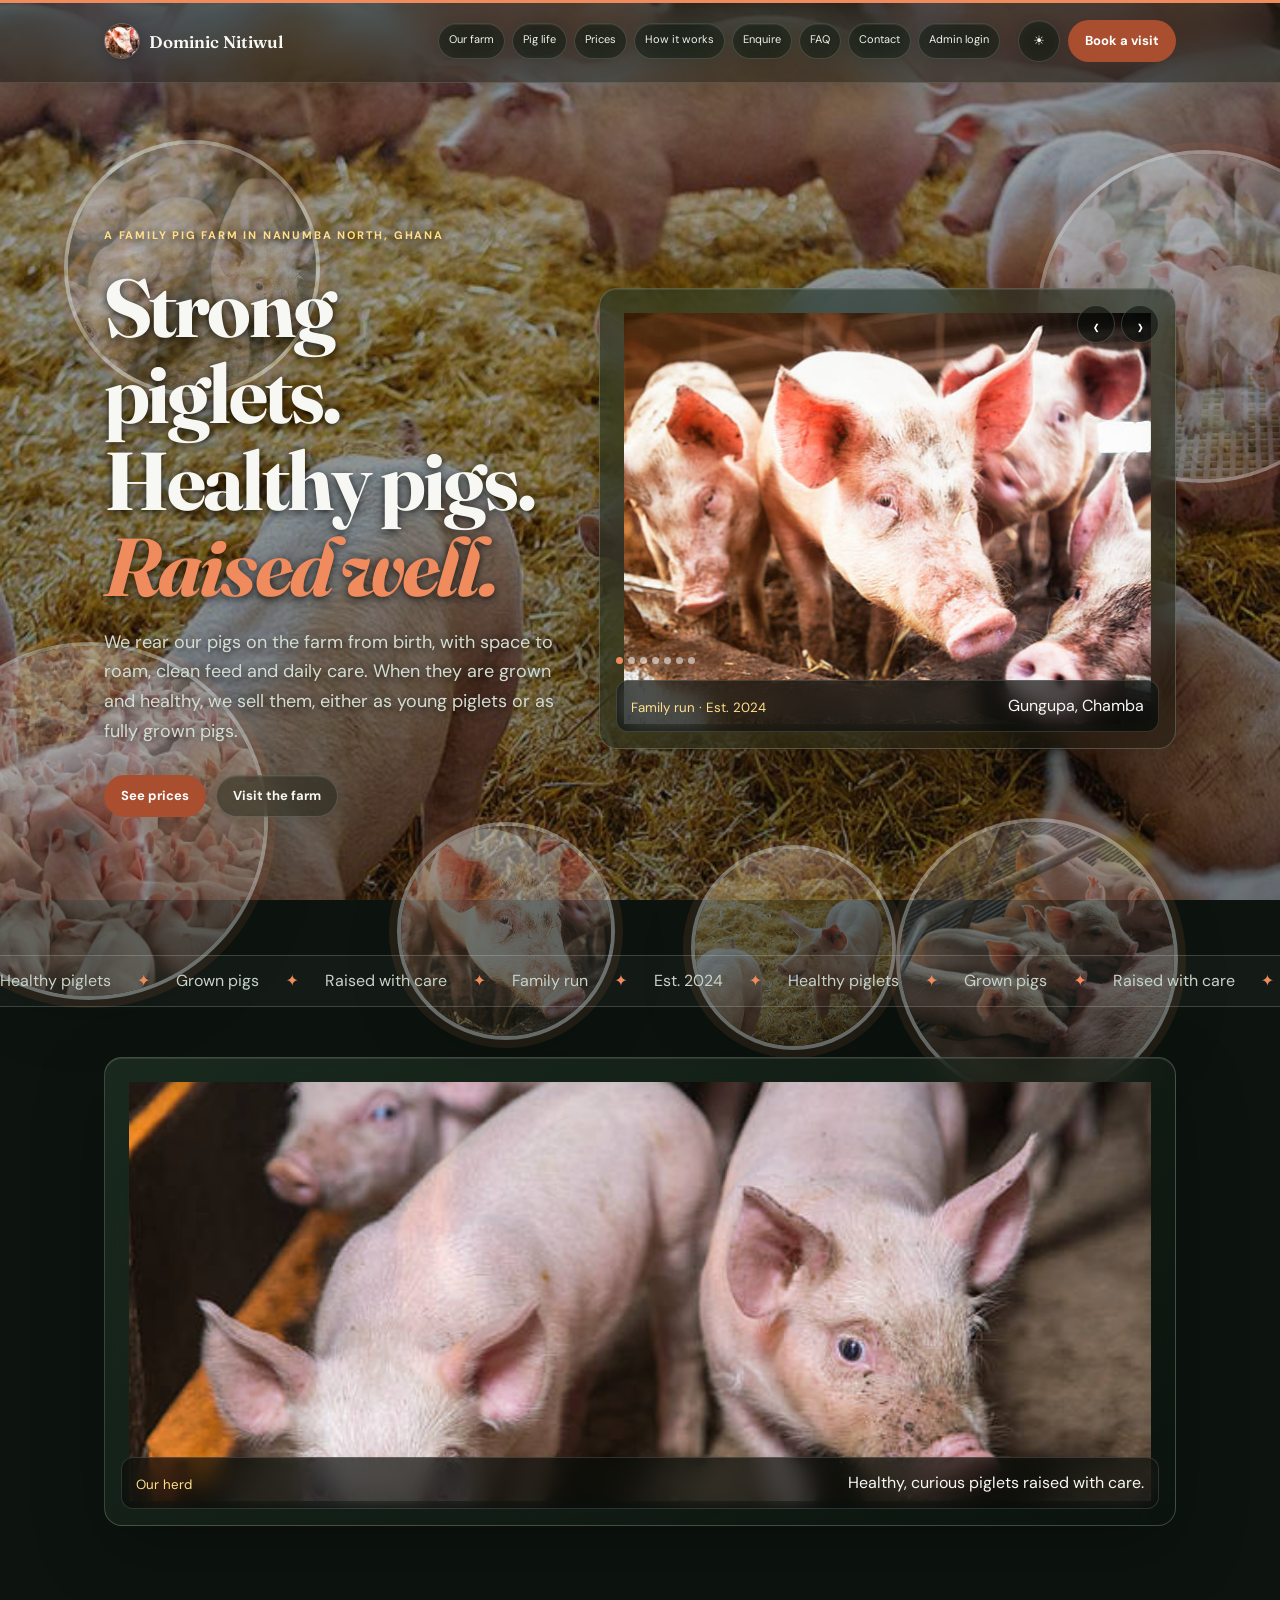
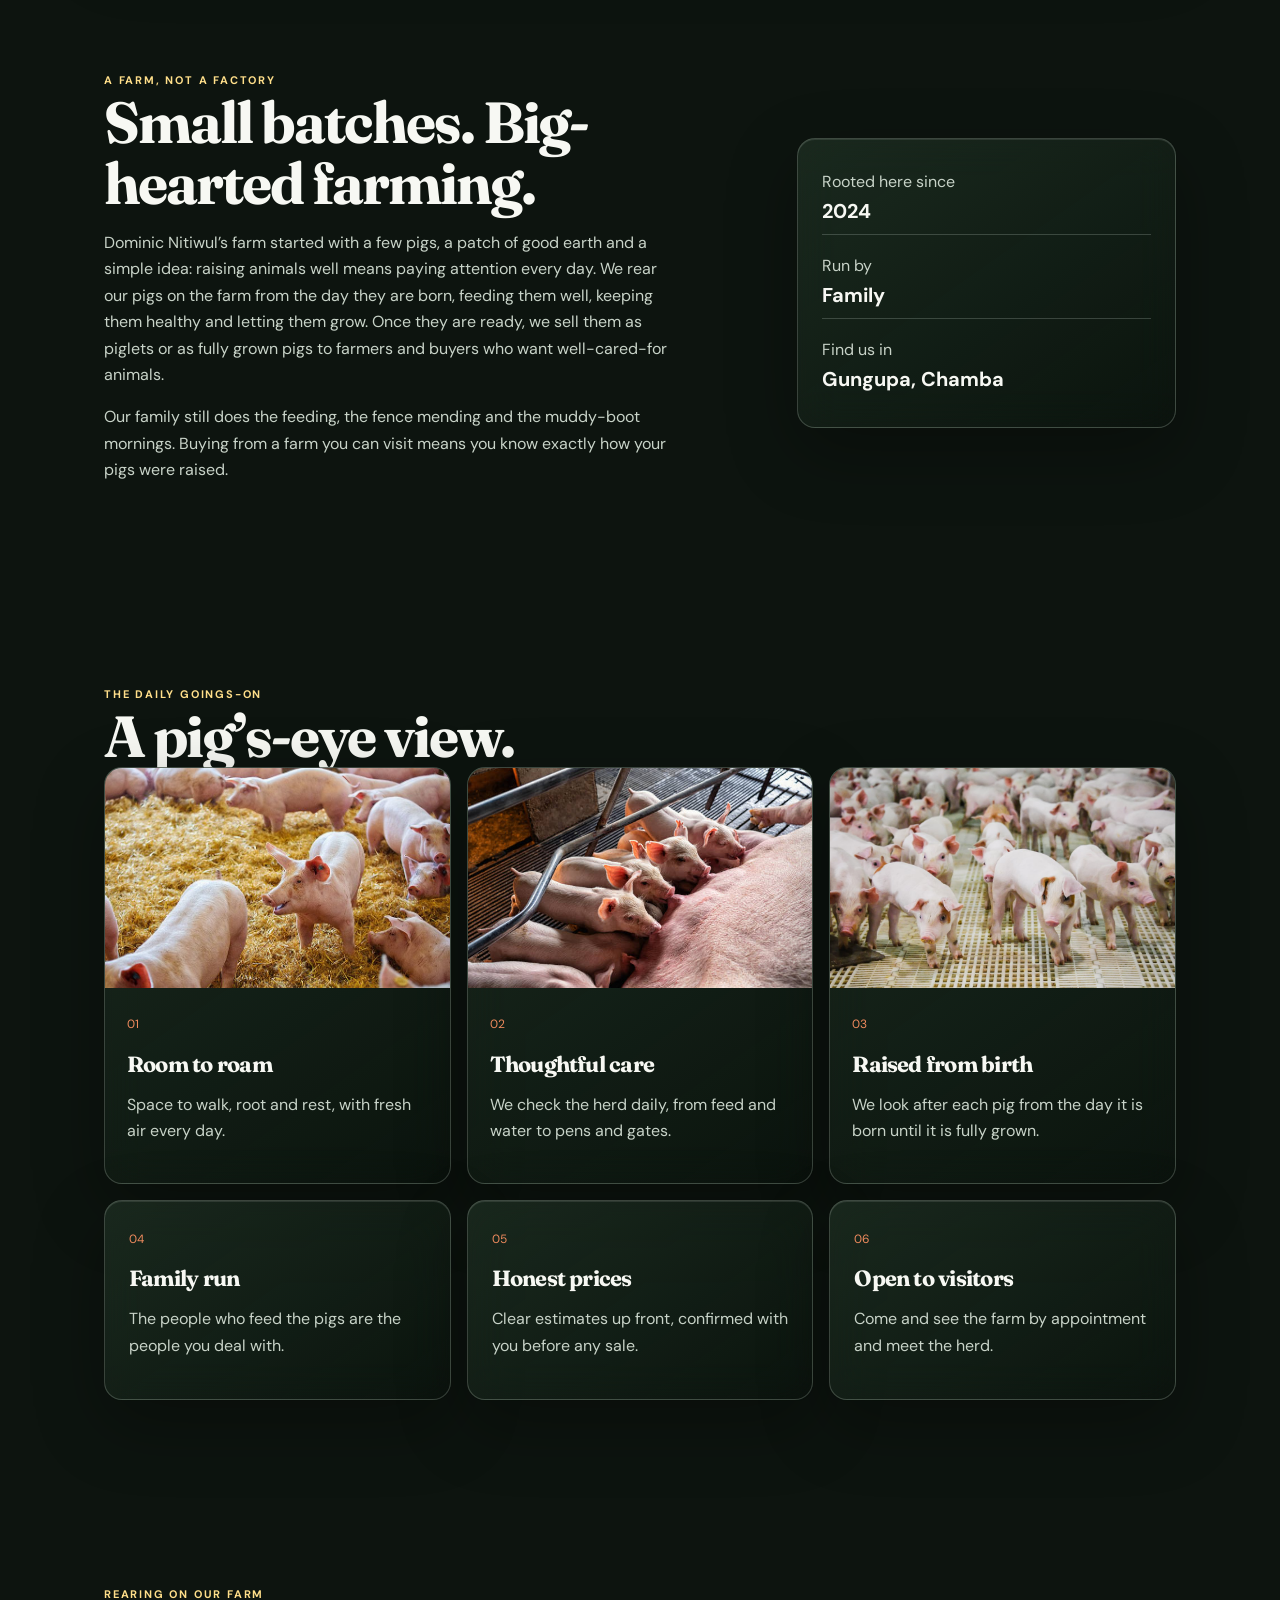
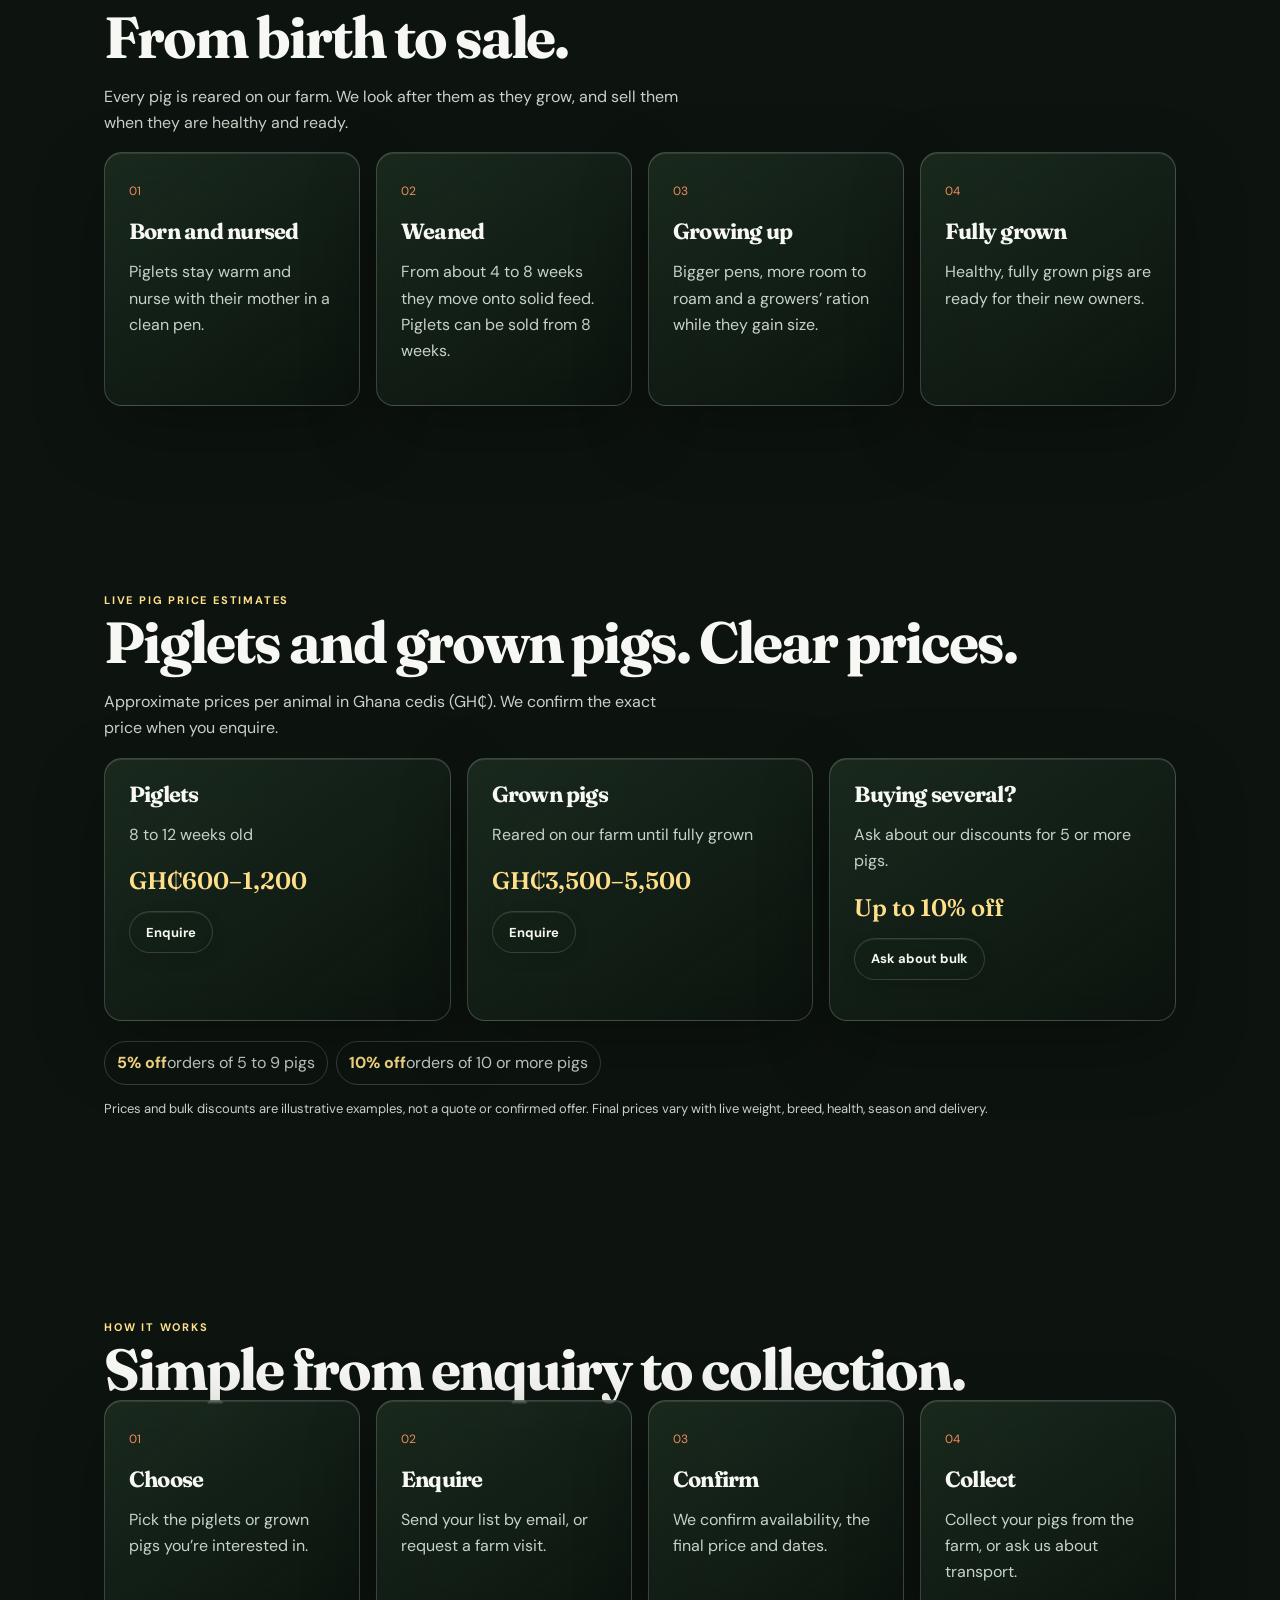
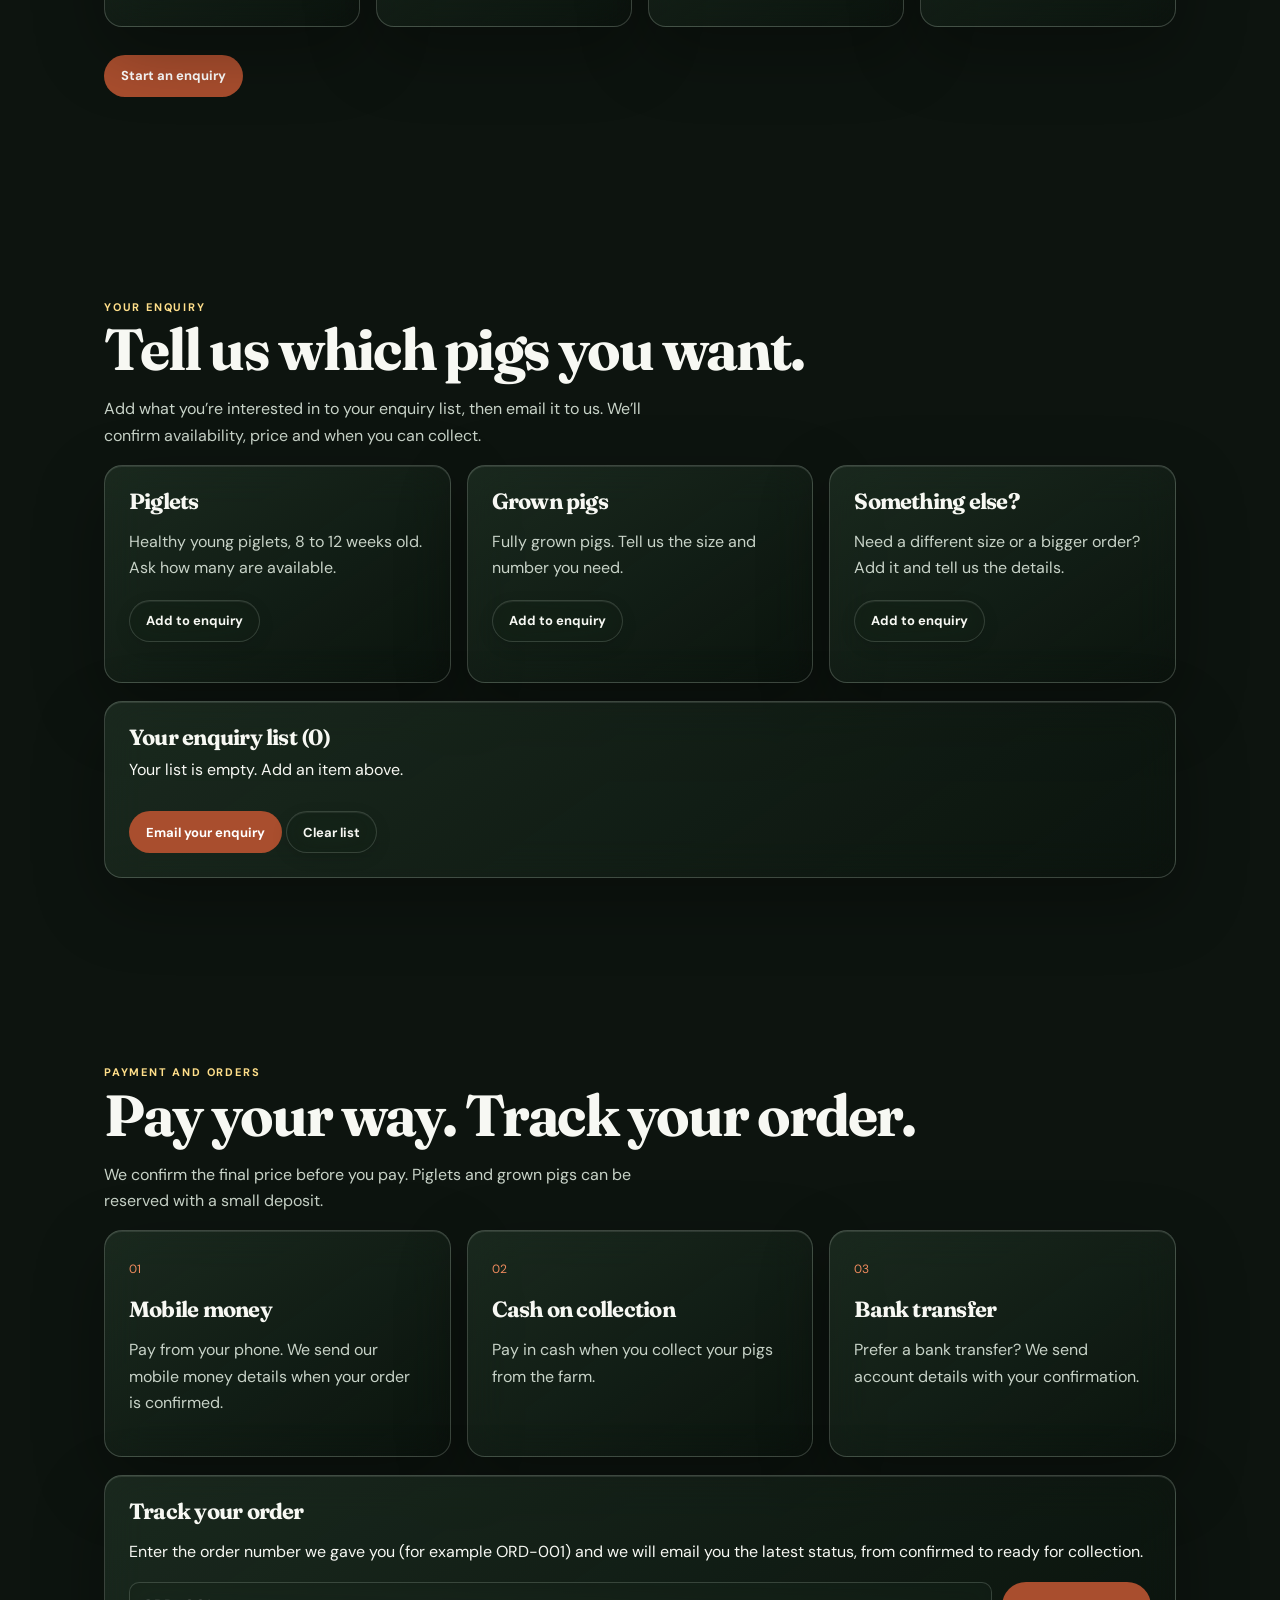
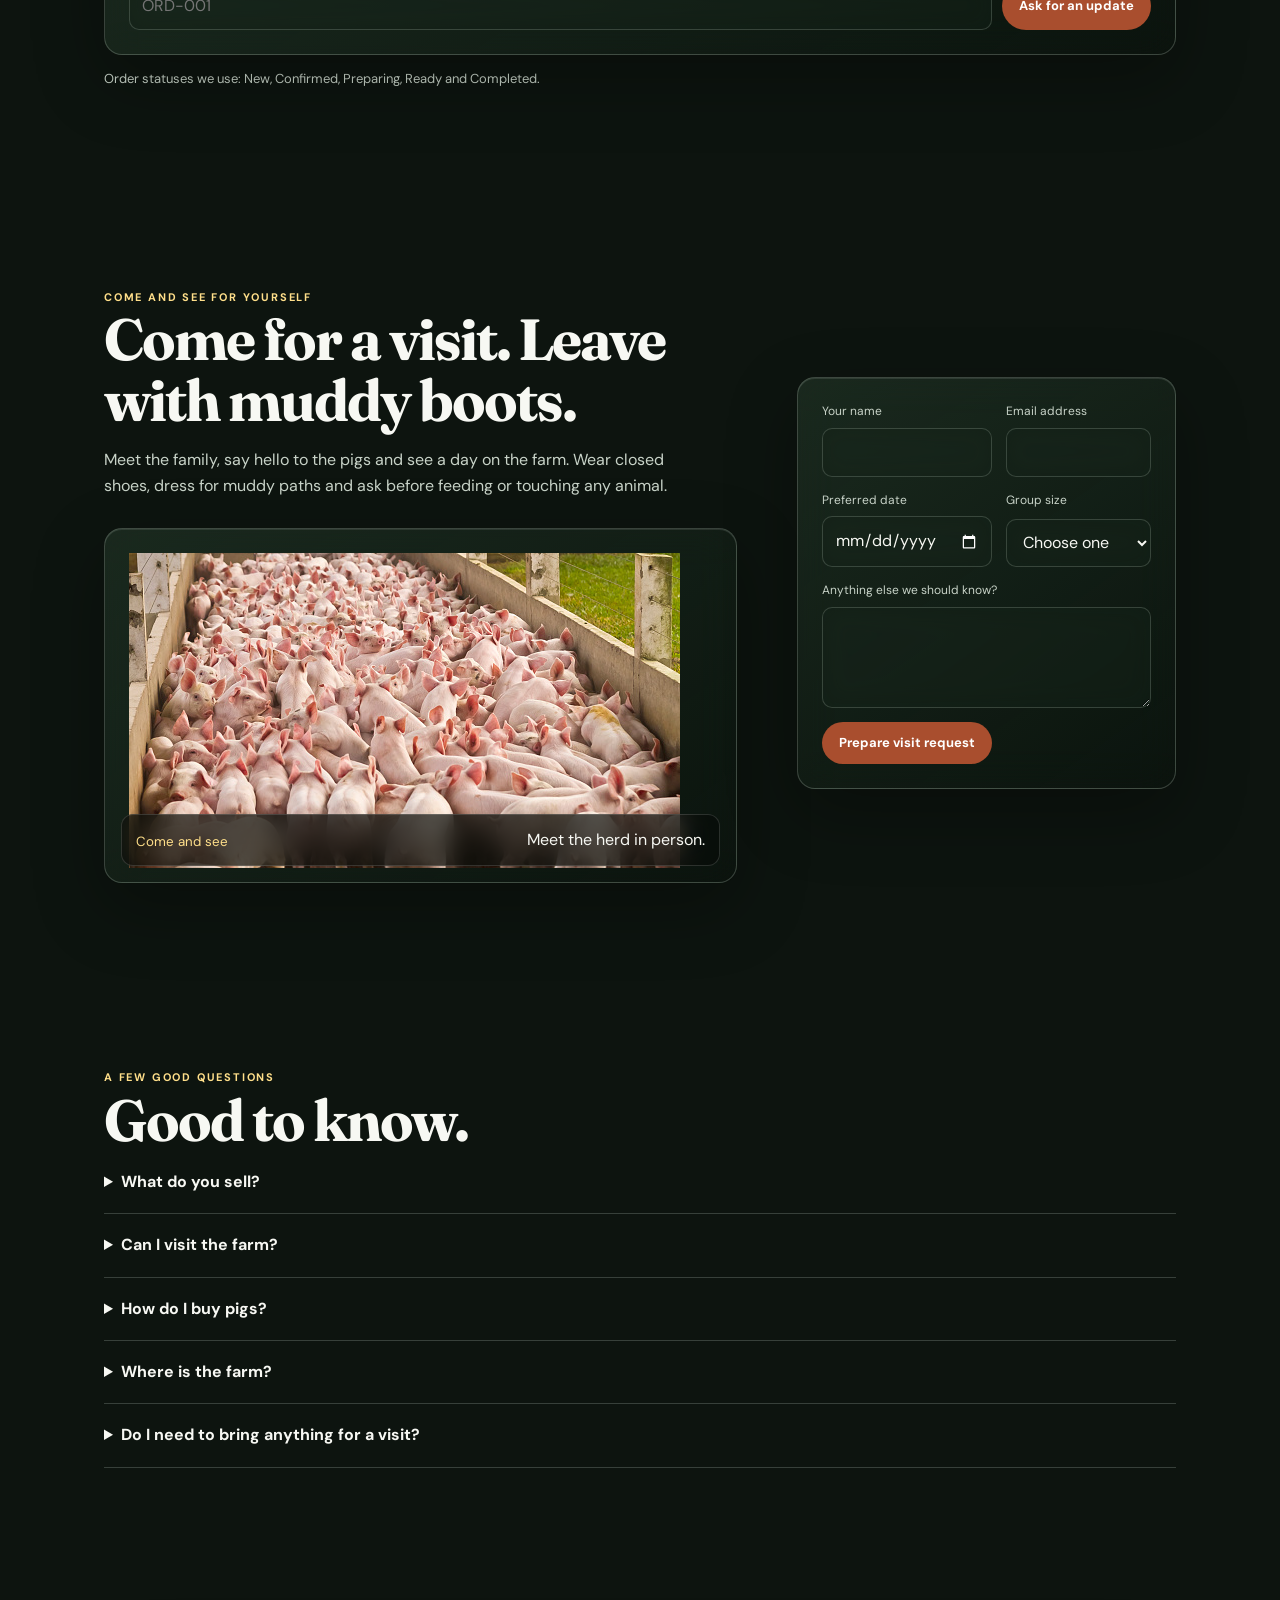
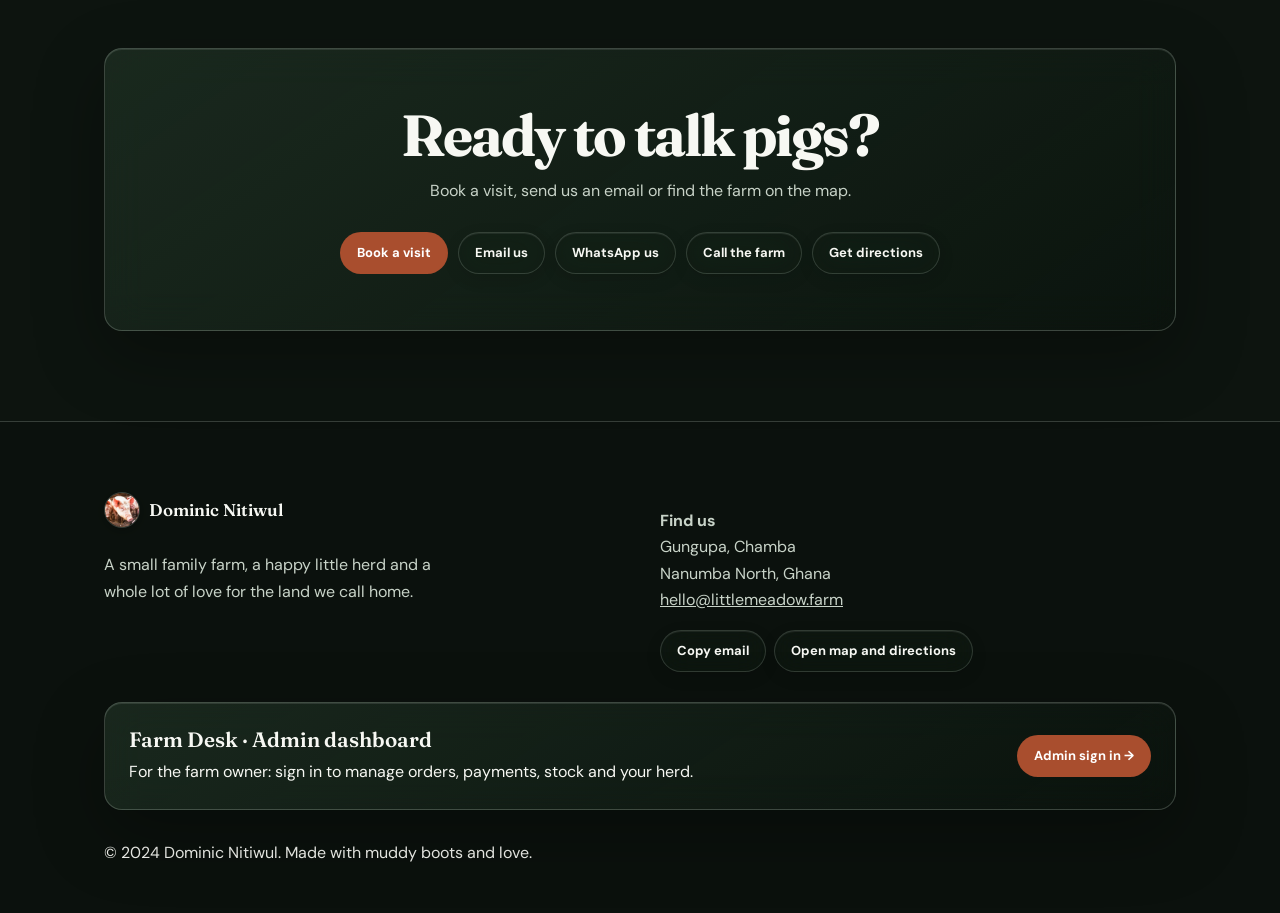
==== commit 9747a55e: "Add files via upload" ====
--- a/index.html
+++ b/index.html
@@ -1,804 +1,816 @@
-<!doctype html>
-<html lang="en">
-  <head>
-    <meta charset="utf-8" />
-    <meta
-      name="viewport"
-      content="width=device-width, initial-scale=1, viewport-fit=cover"
-    />
-    <meta
-      name="description"
-      content="Dominic Nitiwul’s family pig farm in Gungupa, Chamba, Ghana. Healthy piglets and grown pigs, farm visits and honest prices."
-    />
-    <meta name="theme-color" content="#0d140f" />
-    <link
-      rel="icon"
-      href="data:image/svg+xml,%3Csvg xmlns='http://www.w3.org/2000/svg' viewBox='0 0 100 100'%3E%3Ctext y='.9em' font-size='90'%3E🐖%3C/text%3E%3C/svg%3E"
-    />
-    <meta
-      property="og:title"
-      content="Dominic Nitiwul Farm | Pigs reared with care: piglets and grown pigs"
-    />
-    <meta
-      property="og:description"
-      content="Family pig farm in Gungupa, Chamba, Ghana. We rear pigs on our farm with daily care and sell them as healthy piglets or fully grown pigs. Check prices and enquire."
-    />
-    <meta property="og:type" content="website" />
-    <script type="application/ld+json">
-      {
-        "@context": "https://schema.org",
-        "@type": "LocalBusiness",
-        "name": "Dominic Nitiwul Farm",
-        "description": "Family farm that rears pigs and sells piglets and grown pigs.",
-        "address": {
-          "@type": "PostalAddress",
-          "addressLocality": "Gungupa, Chamba",
-          "addressRegion": "Nanumba North",
-          "addressCountry": "GH"
-        }
-      }
-    </script>
-    <title>
-      Dominic Nitiwul Farm | Pigs reared with care: piglets and grown pigs
-    </title>
-    <link rel="preconnect" href="https://fonts.googleapis.com" />
-    <link
-      href="https://fonts.googleapis.com/css2?family=DM+Sans:wght@400;500;600&family=Fraunces:opsz,wght@9..144,500;9..144,600&display=swap"
-      rel="stylesheet"
-    />
-    <script src="script.js"></script>
-    <link rel="stylesheet" href="styles.css" />
-  </head>
-  <body>
-    <a class="skip" href="#top">Skip to content</a>
-    <div class="bgp" aria-hidden="true"></div>
-    <div class="prog" id="pg" aria-hidden="true"></div>
-    <a class="btn wa" id="wa" hidden target="_blank" rel="noopener noreferrer"
-      >WhatsApp us</a
-    >
-    <button class="btn totop" id="tt" type="button" aria-label="Back to top">
-      ↑
-    </button>
-    <div class="spin sp1" data-k="A large herd" aria-hidden="true"></div>
-    <div
-      class="spin sp2"
-      data-k="Healthy piglets walking"
-      aria-hidden="true"
-    ></div>
-    <div class="spin sp3" data-k="Piglets nursing" aria-hidden="true"></div>
-    <div class="spin sp4" data-k="Piglets standing" aria-hidden="true"></div>
-    <div
-      class="spin sp5"
-      data-k="Curious pigs leaning"
-      aria-hidden="true"
-    ></div>
-    <div class="spin sp6" data-k="Pigs resting" aria-hidden="true"></div>
-    <header>
-      <div class="w">
-        <div class="bar">
-          <a class="logo" href="#top"><i class="dot"></i>Dominic Nitiwul</a>
-          <nav class="links" id="lk" aria-label="Main">
-            <a href="#farm">Our farm</a><a href="#life">Pig life</a
-            ><a href="#prices">Prices</a><a href="#process">How it works</a
-            ><a href="#stand">Enquire</a><a href="#faq">FAQ</a
-            ><a href="#contact">Contact</a
-            ><a
-              class="admlink"
-              href="https://claude.ai/artifact/GsknweXqGRWT3QMG7pttU3"
-              >Admin login</a
-            >
-          </nav>
-          <div class="act">
-            <a
-              class="btn ghost adm"
-              href="https://claude.ai/artifact/GsknweXqGRWT3QMG7pttU3"
-              >Admin login</a
-            ><button
-              class="ib"
-              id="th"
-              type="button"
-              aria-label="Switch to light mode"
-            >
-              ☀</button
-            ><a class="btn" href="#visit">Book a visit</a
-            ><button
-              class="ib mn"
-              id="mn"
-              type="button"
-              aria-label="Open menu"
-              aria-expanded="false"
-              aria-controls="lk"
-            >
-              ☰
-            </button>
-          </div>
-        </div>
-      </div>
-    </header>
-
-    <main id="top">
-      <section class="hero">
-        <div class="w hg">
-          <div>
-            <span class="eyebrow"
-              >A family pig farm in Nanumba North, Ghana</span
-            >
-            <h1 style="margin-top: 18px">
-              Strong piglets. Healthy pigs. <em>Raised well.</em>
-            </h1>
-            <p>
-              We rear our pigs on the farm from birth, with space to roam, clean
-              feed and daily care. When they are grown and healthy, we sell
-              them, either as young piglets or as fully grown pigs.
-            </p>
-            <div class="acts">
-              <a class="btn" href="#prices">See prices</a
-              ><a class="btn ghost" href="#visit">Visit the farm</a>
-            </div>
-          </div>
-          <figure
-            class="card ph heroph"
-            id="hs"
-            role="group"
-            aria-roledescription="carousel"
-            aria-label="Photos from the farm"
-          >
-            <div class="hs-track">
-              <img
-                class="hsl on"
-                src="images.html/JPEG%20Image_(01).jpg"
-                width="612"
-                height="408"
-                alt="Curious pigs leaning over a feeding trough inside a barn"
-                fetchpriority="high"
-                decoding="async"
-              />
-            </div>
-            <figcaption id="hc">
-              <small>Family run · Est. 2024</small><span>Gungupa, Chamba</span>
-            </figcaption>
-            <div class="hd" id="hd"></div>
-            <div class="hn">
-              <button type="button" id="hp" aria-label="Previous photo">
-                ‹</button
-              ><button type="button" id="hn" aria-label="Next photo">›</button>
-            </div>
-          </figure>
-        </div>
-      </section>
-
-      <div class="marq" aria-hidden="true">
-        <div>
-          Healthy piglets<span>✦</span>Grown pigs<span>✦</span>Raised with
-          care<span>✦</span>Family run<span>✦</span>Est.
-          2024<span>✦</span>Healthy piglets<span>✦</span>Grown
-          pigs<span>✦</span>Raised with care<span>✦</span>Family
-          run<span>✦</span>Est. 2024<span>✦</span>
-        </div>
-      </div>
-
-      <section class="band">
-        <div class="w rv">
-          <figure class="card ph wide">
-            <img
-              src="images.html/JPEG%20Image_(02).jpg"
-              width="1200"
-              height="630"
-              alt="Piglets standing in a bright, clean pen"
-              loading="lazy"
-              decoding="async"
-              fetchpriority="high"
-            />
-            <figcaption>
-              <small>Our herd</small>Healthy, curious piglets raised with care.
-            </figcaption>
-          </figure>
-        </div>
-      </section>
-
-      <section id="farm">
-        <div class="w rv">
-          <div class="split">
-            <div>
-              <span class="eyebrow">A farm, not a factory</span>
-              <h2>Small batches. Big-hearted farming.</h2>
-              <p class="lead">
-                Dominic Nitiwul’s farm started with a few pigs, a patch of good
-                earth and a simple idea: raising animals well means paying
-                attention every day. We rear our pigs on the farm from the day
-                they are born, feeding them well, keeping them healthy and
-                letting them grow. Once they are ready, we sell them as piglets
-                or as fully grown pigs to farmers and buyers who want
-                well-cared-for animals.
-              </p>
-              <p class="lead">
-                Our family still does the feeding, the fence mending and the
-                muddy-boot mornings. Buying from a farm you can visit means you
-                know exactly how your pigs were raised.
-              </p>
-            </div>
-            <div class="card">
-              <div class="stat">Rooted here since<b>2024</b></div>
-              <div class="stat">Run by<b>Family</b></div>
-              <div class="stat">Find us in<b>Gungupa, Chamba</b></div>
-            </div>
-          </div>
-        </div>
-      </section>
-
-      <section id="life">
-        <div class="w">
-          <div class="rv">
-            <span class="eyebrow">The daily goings-on</span>
-            <h2>A pig’s-eye view.</h2>
-          </div>
-          <div class="grid3 rv">
-            <article class="card photo">
-              <img
-                src="images.html/JPEG%20Image_(07).jpg"
-                width="735"
-                height="490"
-                alt="Pigs resting and exploring on fresh straw bedding"
-                loading="lazy"
-                decoding="async"
-              />
-              <div class="pad">
-                <span class="num">01</span>
-                <h3>Room to roam</h3>
-                <p>Space to walk, root and rest, with fresh air every day.</p>
-              </div>
-            </article>
-            <article class="card photo">
-              <img
-                src="images.html/JPEG%20Image_(04).jpg"
-                width="612"
-                height="408"
-                alt="Piglets nursing from their mother in a farrowing pen"
-                loading="lazy"
-                decoding="async"
-              />
-              <div class="pad">
-                <span class="num">02</span>
-                <h3>Thoughtful care</h3>
-                <p>
-                  We check the herd daily, from feed and water to pens and
-                  gates.
-                </p>
-              </div>
-            </article>
-            <article class="card photo">
-              <img
-                src="images.html/JPEG%20Image_(06).jpg"
-                width="612"
-                height="559"
-                alt="Healthy piglets walking together across a clean pen"
-                loading="lazy"
-                decoding="async"
-              />
-              <div class="pad">
-                <span class="num">03</span>
-                <h3>Raised from birth</h3>
-                <p>
-                  We look after each pig from the day it is born until it is
-                  fully grown.
-                </p>
-              </div>
-            </article>
-            <article class="card">
-              <span class="num">04</span>
-              <h3>Family run</h3>
-              <p>The people who feed the pigs are the people you deal with.</p>
-            </article>
-            <article class="card">
-              <span class="num">05</span>
-              <h3>Honest prices</h3>
-              <p>
-                Clear estimates up front, confirmed with you before any sale.
-              </p>
-            </article>
-            <article class="card">
-              <span class="num">06</span>
-              <h3>Open to visitors</h3>
-              <p>Come and see the farm by appointment and meet the herd.</p>
-            </article>
-          </div>
-        </div>
-      </section>
-
-      <section id="rearing">
-        <div class="w rv">
-          <span class="eyebrow">Rearing on our farm</span>
-          <h2>From birth to sale.</h2>
-          <p class="lead">
-            Every pig is reared on our farm. We look after them as they grow,
-            and sell them when they are healthy and ready.
-          </p>
-          <div class="grid3 g4">
-            <article class="card">
-              <span class="num">01</span>
-              <h3>Born and nursed</h3>
-              <p>
-                Piglets stay warm and nurse with their mother in a clean pen.
-              </p>
-            </article>
-            <article class="card">
-              <span class="num">02</span>
-              <h3>Weaned</h3>
-              <p>
-                From about 4 to 8 weeks they move onto solid feed. Piglets can
-                be sold from 8 weeks.
-              </p>
-            </article>
-            <article class="card">
-              <span class="num">03</span>
-              <h3>Growing up</h3>
-              <p>
-                Bigger pens, more room to roam and a growers’ ration while they
-                gain size.
-              </p>
-            </article>
-            <article class="card">
-              <span class="num">04</span>
-              <h3>Fully grown</h3>
-              <p>Healthy, fully grown pigs are ready for their new owners.</p>
-            </article>
-          </div>
-        </div>
-      </section>
-
-      <section id="prices">
-        <div class="w rv">
-          <span class="eyebrow">Live pig price estimates</span>
-          <h2>Piglets and grown pigs. Clear prices.</h2>
-          <p class="lead">
-            Approximate prices per animal in Ghana cedis (GH₵). We confirm the
-            exact price when you enquire.
-          </p>
-          <div class="grid3">
-            <article class="card">
-              <h3>Piglets</h3>
-              <p>8 to 12 weeks old</p>
-              <span class="price">GH₵600–1,200</span>
-              <p style="margin-top: 16px">
-                <button
-                  class="btn ghost"
-                  type="button"
-                  data-add="Piglets (8–12 weeks)"
-                  data-go="#stand"
-                >
-                  Enquire
-                </button>
-              </p>
-            </article>
-            <article class="card">
-              <h3>Grown pigs</h3>
-              <p>Reared on our farm until fully grown</p>
-              <span class="price">GH₵3,500–5,500</span>
-              <p style="margin-top: 16px">
-                <button
-                  class="btn ghost"
-                  type="button"
-                  data-add="Grown pigs"
-                  data-go="#stand"
-                >
-                  Enquire
-                </button>
-              </p>
-            </article>
-            <article class="card">
-              <h3>Buying several?</h3>
-              <p>Ask about our discounts for 5 or more pigs.</p>
-              <span class="price">Up to 10% off</span>
-              <p style="margin-top: 16px">
-                <button
-                  class="btn ghost"
-                  type="button"
-                  data-add="Bulk order"
-                  data-go="#stand"
-                >
-                  Ask about bulk
-                </button>
-              </p>
-            </article>
-          </div>
-          <div>
-            <span class="tag"><b>5% off</b> orders of 5 to 9 pigs</span
-            ><span class="tag"><b>10% off</b> orders of 10 or more pigs</span>
-          </div>
-          <p class="note">
-            Prices and bulk discounts are illustrative examples, not a quote or
-            confirmed offer. Final prices vary with live weight, breed, health,
-            season and delivery.
-          </p>
-        </div>
-      </section>
-
-      <section id="process">
-        <div class="w rv">
-          <span class="eyebrow">How it works</span>
-          <h2>Simple from enquiry to collection.</h2>
-          <div class="grid3 g4">
-            <article class="card">
-              <span class="num">01</span>
-              <h3>Choose</h3>
-              <p>Pick the piglets or grown pigs you’re interested in.</p>
-            </article>
-            <article class="card">
-              <span class="num">02</span>
-              <h3>Enquire</h3>
-              <p>Send your list by email, or request a farm visit.</p>
-            </article>
-            <article class="card">
-              <span class="num">03</span>
-              <h3>Confirm</h3>
-              <p>We confirm availability, the final price and dates.</p>
-            </article>
-            <article class="card">
-              <span class="num">04</span>
-              <h3>Collect</h3>
-              <p>Collect your pigs from the farm, or ask us about transport.</p>
-            </article>
-          </div>
-          <p style="margin-top: 28px">
-            <a class="btn" href="#stand">Start an enquiry</a>
-          </p>
-        </div>
-      </section>
-
-      <section id="stand">
-        <div class="w rv">
-          <span class="eyebrow">Your enquiry</span>
-          <h2>Tell us which pigs you want.</h2>
-          <p class="lead">
-            Add what you’re interested in to your enquiry list, then email it to
-            us. We’ll confirm availability, price and when you can collect.
-          </p>
-          <div class="grid3">
-            <article class="card">
-              <h3>Piglets</h3>
-              <p>
-                Healthy young piglets, 8 to 12 weeks old. Ask how many are
-                available.
-              </p>
-              <p style="margin-top: 18px">
-                <button
-                  class="btn ghost"
-                  type="button"
-                  data-add="Piglets (8–12 weeks)"
-                >
-                  Add to enquiry
-                </button>
-              </p>
-            </article>
-            <article class="card">
-              <h3>Grown pigs</h3>
-              <p>Fully grown pigs. Tell us the size and number you need.</p>
-              <p style="margin-top: 18px">
-                <button class="btn ghost" type="button" data-add="Grown pigs">
-                  Add to enquiry
-                </button>
-              </p>
-            </article>
-            <article class="card">
-              <h3>Something else?</h3>
-              <p>
-                Need a different size or a bigger order? Add it and tell us the
-                details.
-              </p>
-              <p style="margin-top: 18px">
-                <button class="btn ghost" type="button" data-add="Other order">
-                  Add to enquiry
-                </button>
-              </p>
-            </article>
-          </div>
-          <div class="card" style="margin-top: 18px" aria-live="polite">
-            <h3 style="margin: 0">
-              Your enquiry list (<span id="ic">0</span>)
-            </h3>
-            <p id="ie" style="margin-top: 8px">
-              Your list is empty. Add an item above.
-            </p>
-            <div class="list" id="il"></div>
-            <button class="btn" id="is" type="button" disabled>
-              Email your enquiry
-            </button>
-            <button class="btn ghost" id="ix" type="button">Clear list</button>
-          </div>
-        </div>
-      </section>
-
-      <section id="pay">
-        <div class="w rv">
-          <span class="eyebrow">Payment and orders</span>
-          <h2>Pay your way. Track your order.</h2>
-          <p class="lead">
-            We confirm the final price before you pay. Piglets and grown pigs
-            can be reserved with a small deposit.
-          </p>
-          <div class="grid3">
-            <article class="card">
-              <span class="num">01</span>
-              <h3>Mobile money</h3>
-              <p>
-                Pay from your phone. We send our mobile money details when your
-                order is confirmed.
-              </p>
-              <p
-                id="pmm"
-                style="margin-top: 12px; color: var(--text); font-weight: 500"
-              ></p>
-            </article>
-            <article class="card">
-              <span class="num">02</span>
-              <h3>Cash on collection</h3>
-              <p>Pay in cash when you collect your pigs from the farm.</p>
-            </article>
-            <article class="card">
-              <span class="num">03</span>
-              <h3>Bank transfer</h3>
-              <p>
-                Prefer a bank transfer? We send account details with your
-                confirmation.
-              </p>
-              <p
-                id="pmb"
-                style="margin-top: 12px; color: var(--text); font-weight: 500"
-              ></p>
-            </article>
-          </div>
-          <p id="po" hidden style="margin-top: 18px">
-            <a class="btn" id="pl" target="_blank" rel="noopener noreferrer"
-              >Pay online securely</a
-            >
-          </p>
-          <div class="card" style="margin-top: 18px">
-            <h3 style="margin: 0 0 6px">Track your order</h3>
-            <p style="margin-bottom: 16px">
-              Enter the order number we gave you (for example ORD-001) and we
-              will email you the latest status, from confirmed to ready for
-              collection.
-            </p>
-            <div style="display: flex; gap: 10px; flex-wrap: wrap">
-              <div style="flex: 1; min-width: 200px">
-                <label for="tn" style="position: absolute; left: -9999px"
-                  >Order number</label
-                ><input id="tn" placeholder="ORD-001" autocomplete="off" />
-              </div>
-              <button class="btn" id="tk" type="button">
-                Ask for an update
-              </button>
-            </div>
-          </div>
-          <p class="note">
-            Order statuses we use: New, Confirmed, Preparing, Ready and
-            Completed.
-          </p>
-        </div>
-      </section>
-
-      <section id="visit">
-        <div class="w rv">
-          <div class="split">
-            <div>
-              <span class="eyebrow">Come and see for yourself</span>
-              <h2>Come for a visit. Leave with muddy boots.</h2>
-              <p class="lead">
-                Meet the family, say hello to the pigs and see a day on the
-                farm. Wear closed shoes, dress for muddy paths and ask before
-                feeding or touching any animal.
-              </p>
-              <figure
-                class="card ph"
-                style="aspect-ratio: 16/9; margin-top: 28px"
-              >
-                <img
-                  src="images.html/JPEG%20Image_(03).jpg"
-                  width="551"
-                  height="315"
-                  alt="A large herd of pink pigs gathered in a farm pen"
-                  loading="lazy"
-                  decoding="async"
-                />
-                <figcaption>
-                  <small>Come and see</small>Meet the herd in person.
-                </figcaption>
-              </figure>
-            </div>
-            <div class="card">
-              <form id="vf">
-                <div class="f">
-                  <label for="vn">Your name</label
-                  ><input id="vn" name="name" autocomplete="name" required />
-                </div>
-                <div class="f">
-                  <label for="ve">Email address</label
-                  ><input
-                    id="ve"
-                    name="email"
-                    type="email"
-                    autocomplete="email"
-                    required
-                  />
-                </div>
-                <div class="f">
-                  <label for="vd">Preferred date</label
-                  ><input id="vd" name="date" type="date" required />
-                </div>
-                <div class="f">
-                  <label for="vg">Group size</label
-                  ><select id="vg" name="group" required>
-                    <option value="">Choose one</option>
-                    <option>1–2 people</option>
-                    <option>3–5 people</option>
-                    <option>6–10 people</option>
-                    <option>More than 10</option>
-                  </select>
-                </div>
-                <div class="f full">
-                  <label for="vt">Anything else we should know?</label
-                  ><textarea id="vt" name="note" rows="3"></textarea>
-                </div>
-                <button class="btn" type="submit">Prepare visit request</button>
-                <p
-                  class="status"
-                  id="vs"
-                  role="status"
-                  style="margin: 0; color: var(--yel)"
-                ></p>
-              </form>
-            </div>
-          </div>
-        </div>
-      </section>
-
-      <section id="faq">
-        <div class="w rv">
-          <span class="eyebrow">A few good questions</span>
-          <h2>Good to know.</h2>
-          <details>
-            <summary>What do you sell?</summary>
-            <p>
-              We rear pigs on the farm and sell them when they are ready: young
-              piglets for buyers who want to grow them on, and fully grown pigs.
-            </p>
-          </details>
-          <details>
-            <summary>Can I visit the farm?</summary>
-            <p>
-              Yes, by appointment. Send a visit request with your preferred date
-              and group size and we’ll confirm by email.
-            </p>
-          </details>
-          <details>
-            <summary>How do I buy pigs?</summary>
-            <p>
-              Add the pigs you want to your enquiry list and email us. We’ll
-              reply with availability, price and next steps.
-            </p>
-          </details>
-          <details>
-            <summary>Where is the farm?</summary>
-            <p>
-              We’re in Gungupa, Chamba, Nanumba North, Ghana. Please contact us
-              to confirm directions before you travel.
-            </p>
-          </details>
-          <details>
-            <summary>Do I need to bring anything for a visit?</summary>
-            <p>
-              Farm visits can mean uneven paths and mud. We’ll share any helpful
-              details when we confirm your visit.
-            </p>
-          </details>
-        </div>
-      </section>
-      <section>
-        <div class="w rv">
-          <div class="card" style="text-align: center; padding: 56px 24px">
-            <h2 style="margin: 0 auto 12px">Ready to talk pigs?</h2>
-            <p class="lead" style="margin: 0 auto 26px">
-              Book a visit, send us an email or find the farm on the map.
-            </p>
-            <div class="acts" style="justify-content: center">
-              <a class="btn" href="#visit">Book a visit</a
-              ><a class="btn ghost" href="mailto:hello@littlemeadow.farm"
-                >Email us</a
-              ><a
-                class="btn ghost"
-                id="cw"
-                hidden
-                target="_blank"
-                rel="noopener noreferrer"
-                >WhatsApp us</a
-              ><a class="btn ghost" id="cc" hidden>Call the farm</a
-              ><a
-                class="btn ghost"
-                href="https://www.google.com/maps/search/?api=1&amp;query=Dominic%20Nitiwul%20Farm%2C%20Gungupa%2C%20Chamba%2C%20Nanumba%20North%2C%20Ghana"
-                target="_blank"
-                rel="noopener noreferrer"
-                >Get directions</a
-              >
-            </div>
-          </div>
-        </div>
-      </section>
-    </main>
-
-    <footer id="contact">
-      <div class="w fg">
-        <div>
-          <a class="logo" href="#top" style="color: var(--text)"
-            ><i class="dot"></i>Dominic Nitiwul</a
-          >
-          <p style="max-width: 22em">
-            A small family farm, a happy little herd and a whole lot of love for
-            the land we call home.
-          </p>
-        </div>
-        <div>
-          <p>
-            <strong style="color: var(--yel)">Find us</strong><br />Gungupa,
-            Chamba<br />Nanumba North, Ghana<br /><a
-              href="mailto:hello@littlemeadow.farm"
-              >hello@littlemeadow.farm</a
-            >
-          </p>
-          <button
-            class="btn ghost"
-            id="ce"
-            type="button"
-            style="margin-right: 8px"
-          >
-            Copy email</button
-          ><a
-            class="btn ghost"
-            href="https://www.google.com/maps/search/?api=1&amp;query=Dominic%20Nitiwul%20Farm%2C%20Gungupa%2C%20Chamba%2C%20Nanumba%20North%2C%20Ghana"
-            target="_blank"
-            rel="noopener noreferrer"
-            >Open map and directions</a
-          >
-        </div>
-      </div>
-      <div class="w">
-        <div
-          class="card"
-          style="
-            margin-top: 30px;
-            display: flex;
-            justify-content: space-between;
-            align-items: center;
-            gap: 20px;
-            flex-wrap: wrap;
-          "
-        >
-          <div>
-            <strong
-              style="
-                font:
-                  600 1.3rem Fraunces,
-                  serif;
-                color: var(--text);
-              "
-              >Farm Desk · Admin dashboard</strong
-            >
-            <p style="margin: 4px 0 0">
-              For the farm owner: sign in to manage orders, payments, stock and
-              your herd.
-            </p>
-          </div>
-          <a
-            class="btn"
-            href="https://claude.ai/artifact/GsknweXqGRWT3QMG7pttU3"
-            >Admin sign in →</a
-          >
-        </div>
-      </div>
-      <div class="w">
-        <p style="margin-top: 30px">
-          © 2024 Dominic Nitiwul. Made with muddy boots and love.
-        </p>
-      </div>
-    </footer>
-  </body>
-</html>
+<!doctype html>
+<html lang="en">
+  <head>
+    <meta charset="utf-8" />
+    <meta
+      name="viewport"
+      content="width=device-width, initial-scale=1, viewport-fit=cover"
+    />
+    <meta
+      name="description"
+      content="Dominic Nitiwul’s family pig farm in Gungupa, Chamba, Ghana. Healthy piglets and grown pigs, farm visits and honest prices."
+    />
+    <meta name="theme-color" content="#101913" />
+    <link
+      rel="icon"
+      href="data:image/svg+xml,%3Csvg xmlns='http://www.w3.org/2000/svg' viewBox='0 0 100 100'%3E%3Ctext y='.9em' font-size='90'%3E🐖%3C/text%3E%3C/svg%3E"
+    />
+    <meta
+      property="og:title"
+      content="Dominic Nitiwul Farm | Pigs reared with care: piglets and grown pigs"
+    />
+    <meta
+      property="og:description"
+      content="Family pig farm in Gungupa, Chamba, Ghana. We rear pigs on our farm with daily care and sell them as healthy piglets or fully grown pigs. Check prices and enquire."
+    />
+    <meta property="og:type" content="website" />
+    <script type="application/ld+json">
+      {
+        "@context": "https://schema.org",
+        "@type": "LocalBusiness",
+        "name": "Dominic Nitiwul Farm",
+        "description": "Family farm that rears pigs and sells piglets and grown pigs.",
+        "address": {
+          "@type": "PostalAddress",
+          "addressLocality": "Gungupa, Chamba",
+          "addressRegion": "Nanumba North",
+          "addressCountry": "GH"
+        }
+      }
+    </script>
+    <title>
+      Dominic Nitiwul Farm | Pigs reared with care: piglets and grown pigs
+    </title>
+    <link rel="preconnect" href="https://fonts.googleapis.com" />
+    <link
+      href="https://fonts.googleapis.com/css2?family=DM+Sans:wght@400;500;600&family=Fraunces:opsz,wght@9..144,500;9..144,600&display=swap"
+      rel="stylesheet"
+    />
+    <script src="script.js" defer></script>
+    <link rel="stylesheet" href="styles.css" />
+  </head>
+  <body>
+    <a class="skip" href="#top">Skip to content</a>
+    <div class="bgp" aria-hidden="true"></div>
+    <div class="prog" id="pg" aria-hidden="true"></div>
+    <a class="btn wa" id="wa" hidden target="_blank" rel="noopener noreferrer"
+      >WhatsApp us</a
+    >
+    <button class="btn totop" id="tt" type="button" aria-label="Back to top">
+      ↑
+    </button>
+    <div class="spin sp1" data-k="A large herd" aria-hidden="true"></div>
+    <div
+      class="spin sp2"
+      data-k="Healthy piglets walking"
+      aria-hidden="true"
+    ></div>
+    <div class="spin sp3" data-k="Piglets nursing" aria-hidden="true"></div>
+    <div class="spin sp4" data-k="Piglets standing" aria-hidden="true"></div>
+    <div
+      class="spin sp5"
+      data-k="Curious pigs leaning"
+      aria-hidden="true"
+    ></div>
+    <div class="spin sp6" data-k="Pigs resting" aria-hidden="true"></div>
+    <header>
+      <div class="w">
+        <div class="bar">
+          <a class="logo" href="#top">
+            <img
+              src="images.html/JPEG%20Image_(01).jpg"
+              alt=""
+              aria-hidden="true"
+            />
+            <span>Dominic Nitiwul</span>
+          </a>
+          <nav class="links" id="lk" aria-label="Main">
+            <a href="#farm">Our farm</a><a href="#life">Pig life</a
+            ><a href="#prices">Prices</a><a href="#process">How it works</a
+            ><a href="#stand">Enquire</a><a href="#faq">FAQ</a
+            ><a href="#contact">Contact</a
+            ><a
+              class="admlink"
+              href="dashboard.html"
+              >Admin login</a
+            >
+          </nav>
+          <div class="act">
+            <a
+              class="btn ghost adm"
+              href="dashboard.html"
+              >Admin login</a
+            ><button
+              class="ib"
+              id="th"
+              type="button"
+              aria-label="Switch to light mode"
+            >
+              ☀</button
+            ><a class="btn" href="#visit">Book a visit</a
+            ><button
+              class="ib mn"
+              id="mn"
+              type="button"
+              aria-label="Open menu"
+              aria-expanded="false"
+              aria-controls="lk"
+            >
+              ☰
+            </button>
+          </div>
+        </div>
+      </div>
+    </header>
+
+    <main id="top">
+      <section class="hero">
+        <div class="w hg">
+          <div>
+            <span class="eyebrow"
+              >A family pig farm in Nanumba North, Ghana</span
+            >
+            <h1 style="margin-top: 18px">
+              Strong piglets. Healthy pigs. <em>Raised well.</em>
+            </h1>
+            <p>
+              We rear our pigs on the farm from birth, with space to roam, clean
+              feed and daily care. When they are grown and healthy, we sell
+              them, either as young piglets or as fully grown pigs.
+            </p>
+            <div class="acts">
+              <a class="btn" href="#prices">See prices</a
+              ><a class="btn ghost" href="#visit">Visit the farm</a>
+            </div>
+          </div>
+          <figure
+            class="card ph heroph"
+            id="hs"
+            role="group"
+            aria-roledescription="carousel"
+            aria-label="Photos from the farm"
+          >
+            <div class="hs-track">
+              <img
+                class="hsl on"
+                src="images.html/JPEG%20Image_(01).jpg"
+                width="612"
+                height="408"
+                alt="Curious pigs leaning over a feeding trough inside a barn"
+                fetchpriority="high"
+                decoding="async"
+              />
+            </div>
+            <figcaption id="hc">
+              <small>Family run · Est. 2024</small><span>Gungupa, Chamba</span>
+            </figcaption>
+            <div class="hd" id="hd"></div>
+            <div class="hn">
+              <button type="button" id="hp" aria-label="Previous photo">
+                ‹</button
+              ><button type="button" id="hn" aria-label="Next photo">›</button>
+            </div>
+          </figure>
+        </div>
+      </section>
+
+      <div class="marq" aria-hidden="true">
+        <div>
+          Healthy piglets<span>✦</span>Grown pigs<span>✦</span>Raised with
+          care<span>✦</span>Family run<span>✦</span>Est.
+          2024<span>✦</span>Healthy piglets<span>✦</span>Grown
+          pigs<span>✦</span>Raised with care<span>✦</span>Family
+          run<span>✦</span>Est. 2024<span>✦</span>
+        </div>
+      </div>
+
+      <section class="band">
+        <div class="w rv">
+          <figure class="card ph wide">
+            <img
+              src="images.html/JPEG%20Image_(02).jpg"
+              width="1200"
+              height="630"
+              alt="Piglets standing in a bright, clean pen"
+              loading="lazy"
+              decoding="async"
+              fetchpriority="high"
+            />
+            <figcaption>
+              <small>Our herd</small>Healthy, curious piglets raised with care.
+            </figcaption>
+          </figure>
+        </div>
+      </section>
+
+      <section id="farm">
+        <div class="w rv">
+          <div class="split">
+            <div>
+              <span class="eyebrow">A farm, not a factory</span>
+              <h2>Small batches. Big-hearted farming.</h2>
+              <p class="lead">
+                Dominic Nitiwul’s farm started with a few pigs, a patch of good
+                earth and a simple idea: raising animals well means paying
+                attention every day. We rear our pigs on the farm from the day
+                they are born, feeding them well, keeping them healthy and
+                letting them grow. Once they are ready, we sell them as piglets
+                or as fully grown pigs to farmers and buyers who want
+                well-cared-for animals.
+              </p>
+              <p class="lead">
+                Our family still does the feeding, the fence mending and the
+                muddy-boot mornings. Buying from a farm you can visit means you
+                know exactly how your pigs were raised.
+              </p>
+            </div>
+            <div class="card">
+              <div class="stat">Rooted here since<b>2024</b></div>
+              <div class="stat">Run by<b>Family</b></div>
+              <div class="stat">Find us in<b>Gungupa, Chamba</b></div>
+            </div>
+          </div>
+        </div>
+      </section>
+
+      <section id="life">
+        <div class="w">
+          <div class="rv">
+            <span class="eyebrow">The daily goings-on</span>
+            <h2>A pig’s-eye view.</h2>
+          </div>
+          <div class="grid3 rv">
+            <article class="card photo">
+              <img
+                src="images.html/JPEG%20Image_(07).jpg"
+                width="735"
+                height="490"
+                alt="Pigs resting and exploring on fresh straw bedding"
+                loading="lazy"
+                decoding="async"
+              />
+              <div class="pad">
+                <span class="num">01</span>
+                <h3>Room to roam</h3>
+                <p>Space to walk, root and rest, with fresh air every day.</p>
+              </div>
+            </article>
+            <article class="card photo">
+              <img
+                src="images.html/JPEG%20Image_(04).jpg"
+                width="612"
+                height="408"
+                alt="Piglets nursing from their mother in a farrowing pen"
+                loading="lazy"
+                decoding="async"
+              />
+              <div class="pad">
+                <span class="num">02</span>
+                <h3>Thoughtful care</h3>
+                <p>
+                  We check the herd daily, from feed and water to pens and
+                  gates.
+                </p>
+              </div>
+            </article>
+            <article class="card photo">
+              <img
+                src="images.html/JPEG%20Image_(06).jpg"
+                width="612"
+                height="559"
+                alt="Healthy piglets walking together across a clean pen"
+                loading="lazy"
+                decoding="async"
+              />
+              <div class="pad">
+                <span class="num">03</span>
+                <h3>Raised from birth</h3>
+                <p>
+                  We look after each pig from the day it is born until it is
+                  fully grown.
+                </p>
+              </div>
+            </article>
+            <article class="card">
+              <span class="num">04</span>
+              <h3>Family run</h3>
+              <p>The people who feed the pigs are the people you deal with.</p>
+            </article>
+            <article class="card">
+              <span class="num">05</span>
+              <h3>Honest prices</h3>
+              <p>
+                Clear estimates up front, confirmed with you before any sale.
+              </p>
+            </article>
+            <article class="card">
+              <span class="num">06</span>
+              <h3>Open to visitors</h3>
+              <p>Come and see the farm by appointment and meet the herd.</p>
+            </article>
+          </div>
+        </div>
+      </section>
+
+      <section id="rearing">
+        <div class="w rv">
+          <span class="eyebrow">Rearing on our farm</span>
+          <h2>From birth to sale.</h2>
+          <p class="lead">
+            Every pig is reared on our farm. We look after them as they grow,
+            and sell them when they are healthy and ready.
+          </p>
+          <div class="grid3 g4">
+            <article class="card">
+              <span class="num">01</span>
+              <h3>Born and nursed</h3>
+              <p>
+                Piglets stay warm and nurse with their mother in a clean pen.
+              </p>
+            </article>
+            <article class="card">
+              <span class="num">02</span>
+              <h3>Weaned</h3>
+              <p>
+                From about 4 to 8 weeks they move onto solid feed. Piglets can
+                be sold from 8 weeks.
+              </p>
+            </article>
+            <article class="card">
+              <span class="num">03</span>
+              <h3>Growing up</h3>
+              <p>
+                Bigger pens, more room to roam and a growers’ ration while they
+                gain size.
+              </p>
+            </article>
+            <article class="card">
+              <span class="num">04</span>
+              <h3>Fully grown</h3>
+              <p>Healthy, fully grown pigs are ready for their new owners.</p>
+            </article>
+          </div>
+        </div>
+      </section>
+
+      <section id="prices">
+        <div class="w rv">
+          <span class="eyebrow">Live pig price estimates</span>
+          <h2>Piglets and grown pigs. Clear prices.</h2>
+          <p class="lead">
+            Approximate prices per animal in Ghana cedis (GH₵). We confirm the
+            exact price when you enquire.
+          </p>
+          <div class="grid3">
+            <article class="card">
+              <h3>Piglets</h3>
+              <p>8 to 12 weeks old</p>
+              <span class="price">GH₵600–1,200</span>
+              <p style="margin-top: 16px">
+                <button
+                  class="btn ghost"
+                  type="button"
+                  data-add="Piglets (8–12 weeks)"
+                  data-go="#stand"
+                >
+                  Enquire
+                </button>
+              </p>
+            </article>
+            <article class="card">
+              <h3>Grown pigs</h3>
+              <p>Reared on our farm until fully grown</p>
+              <span class="price">GH₵3,500–5,500</span>
+              <p style="margin-top: 16px">
+                <button
+                  class="btn ghost"
+                  type="button"
+                  data-add="Grown pigs"
+                  data-go="#stand"
+                >
+                  Enquire
+                </button>
+              </p>
+            </article>
+            <article class="card">
+              <h3>Buying several?</h3>
+              <p>Ask about our discounts for 5 or more pigs.</p>
+              <span class="price">Up to 10% off</span>
+              <p style="margin-top: 16px">
+                <button
+                  class="btn ghost"
+                  type="button"
+                  data-add="Bulk order"
+                  data-go="#stand"
+                >
+                  Ask about bulk
+                </button>
+              </p>
+            </article>
+          </div>
+          <div>
+            <span class="tag"><b>5% off</b> orders of 5 to 9 pigs</span
+            ><span class="tag"><b>10% off</b> orders of 10 or more pigs</span>
+          </div>
+          <p class="note">
+            Prices and bulk discounts are illustrative examples, not a quote or
+            confirmed offer. Final prices vary with live weight, breed, health,
+            season and delivery.
+          </p>
+        </div>
+      </section>
+
+      <section id="process">
+        <div class="w rv">
+          <span class="eyebrow">How it works</span>
+          <h2>Simple from enquiry to collection.</h2>
+          <div class="grid3 g4">
+            <article class="card">
+              <span class="num">01</span>
+              <h3>Choose</h3>
+              <p>Pick the piglets or grown pigs you’re interested in.</p>
+            </article>
+            <article class="card">
+              <span class="num">02</span>
+              <h3>Enquire</h3>
+              <p>Send your list by email, or request a farm visit.</p>
+            </article>
+            <article class="card">
+              <span class="num">03</span>
+              <h3>Confirm</h3>
+              <p>We confirm availability, the final price and dates.</p>
+            </article>
+            <article class="card">
+              <span class="num">04</span>
+              <h3>Collect</h3>
+              <p>Collect your pigs from the farm, or ask us about transport.</p>
+            </article>
+          </div>
+          <p style="margin-top: 28px">
+            <a class="btn" href="#stand">Start an enquiry</a>
+          </p>
+        </div>
+      </section>
+
+      <section id="stand">
+        <div class="w rv">
+          <span class="eyebrow">Your enquiry</span>
+          <h2>Tell us which pigs you want.</h2>
+          <p class="lead">
+            Add what you’re interested in to your enquiry list, then email it to
+            us. We’ll confirm availability, price and when you can collect.
+          </p>
+          <div class="grid3">
+            <article class="card">
+              <h3>Piglets</h3>
+              <p>
+                Healthy young piglets, 8 to 12 weeks old. Ask how many are
+                available.
+              </p>
+              <p style="margin-top: 18px">
+                <button
+                  class="btn ghost"
+                  type="button"
+                  data-add="Piglets (8–12 weeks)"
+                >
+                  Add to enquiry
+                </button>
+              </p>
+            </article>
+            <article class="card">
+              <h3>Grown pigs</h3>
+              <p>Fully grown pigs. Tell us the size and number you need.</p>
+              <p style="margin-top: 18px">
+                <button class="btn ghost" type="button" data-add="Grown pigs">
+                  Add to enquiry
+                </button>
+              </p>
+            </article>
+            <article class="card">
+              <h3>Something else?</h3>
+              <p>
+                Need a different size or a bigger order? Add it and tell us the
+                details.
+              </p>
+              <p style="margin-top: 18px">
+                <button class="btn ghost" type="button" data-add="Other order">
+                  Add to enquiry
+                </button>
+              </p>
+            </article>
+          </div>
+          <div class="card" style="margin-top: 18px" aria-live="polite">
+            <h3 style="margin: 0">
+              Your enquiry list (<span id="ic">0</span>)
+            </h3>
+            <p id="ie" style="margin-top: 8px">
+              Your list is empty. Add an item above.
+            </p>
+            <div class="list" id="il"></div>
+            <button class="btn" id="is" type="button" disabled>
+              Email your enquiry
+            </button>
+            <button class="btn ghost" id="ix" type="button">Clear list</button>
+          </div>
+        </div>
+      </section>
+
+      <section id="pay">
+        <div class="w rv">
+          <span class="eyebrow">Payment and orders</span>
+          <h2>Pay your way. Track your order.</h2>
+          <p class="lead">
+            We confirm the final price before you pay. Piglets and grown pigs
+            can be reserved with a small deposit.
+          </p>
+          <div class="grid3">
+            <article class="card">
+              <span class="num">01</span>
+              <h3>Mobile money</h3>
+              <p>
+                Pay from your phone. We send our mobile money details when your
+                order is confirmed.
+              </p>
+              <p
+                id="pmm"
+                style="margin-top: 12px; color: var(--text); font-weight: 500"
+              ></p>
+            </article>
+            <article class="card">
+              <span class="num">02</span>
+              <h3>Cash on collection</h3>
+              <p>Pay in cash when you collect your pigs from the farm.</p>
+            </article>
+            <article class="card">
+              <span class="num">03</span>
+              <h3>Bank transfer</h3>
+              <p>
+                Prefer a bank transfer? We send account details with your
+                confirmation.
+              </p>
+              <p
+                id="pmb"
+                style="margin-top: 12px; color: var(--text); font-weight: 500"
+              ></p>
+            </article>
+          </div>
+          <p id="po" hidden style="margin-top: 18px">
+            <a class="btn" id="pl" target="_blank" rel="noopener noreferrer"
+              >Pay online securely</a
+            >
+          </p>
+          <div class="card" style="margin-top: 18px">
+            <h3 style="margin: 0 0 6px">Track your order</h3>
+            <p style="margin-bottom: 16px">
+              Enter the order number we gave you (for example ORD-001) and we
+              will email you the latest status, from confirmed to ready for
+              collection.
+            </p>
+            <div style="display: flex; gap: 10px; flex-wrap: wrap">
+              <div style="flex: 1; min-width: 200px">
+                <label for="tn" style="position: absolute; left: -9999px"
+                  >Order number</label
+                ><input id="tn" placeholder="ORD-001" autocomplete="off" />
+              </div>
+              <button class="btn" id="tk" type="button">
+                Ask for an update
+              </button>
+            </div>
+          </div>
+          <p class="note">
+            Order statuses we use: New, Confirmed, Preparing, Ready and
+            Completed.
+          </p>
+        </div>
+      </section>
+
+      <section id="visit">
+        <div class="w rv">
+          <div class="split">
+            <div>
+              <span class="eyebrow">Come and see for yourself</span>
+              <h2>Come for a visit. Leave with muddy boots.</h2>
+              <p class="lead">
+                Meet the family, say hello to the pigs and see a day on the
+                farm. Wear closed shoes, dress for muddy paths and ask before
+                feeding or touching any animal.
+              </p>
+              <figure
+                class="card ph"
+                style="aspect-ratio: 16/9; margin-top: 28px"
+              >
+                <img
+                  src="images.html/JPEG%20Image_(03).jpg"
+                  width="551"
+                  height="315"
+                  alt="A large herd of pink pigs gathered in a farm pen"
+                  loading="lazy"
+                  decoding="async"
+                />
+                <figcaption>
+                  <small>Come and see</small>Meet the herd in person.
+                </figcaption>
+              </figure>
+            </div>
+            <div class="card">
+              <form id="vf">
+                <div class="f">
+                  <label for="vn">Your name</label
+                  ><input id="vn" name="name" autocomplete="name" required />
+                </div>
+                <div class="f">
+                  <label for="ve">Email address</label
+                  ><input
+                    id="ve"
+                    name="email"
+                    type="email"
+                    autocomplete="email"
+                    required
+                  />
+                </div>
+                <div class="f">
+                  <label for="vd">Preferred date</label
+                  ><input id="vd" name="date" type="date" required />
+                </div>
+                <div class="f">
+                  <label for="vg">Group size</label
+                  ><select id="vg" name="group" required>
+                    <option value="">Choose one</option>
+                    <option>1–2 people</option>
+                    <option>3–5 people</option>
+                    <option>6–10 people</option>
+                    <option>More than 10</option>
+                  </select>
+                </div>
+                <div class="f full">
+                  <label for="vt">Anything else we should know?</label
+                  ><textarea id="vt" name="note" rows="3"></textarea>
+                </div>
+                <button class="btn" type="submit">Prepare visit request</button>
+                <p
+                  class="status"
+                  id="vs"
+                  role="status"
+                  style="margin: 0; color: var(--yel)"
+                ></p>
+              </form>
+            </div>
+          </div>
+        </div>
+      </section>
+
+      <section id="faq">
+        <div class="w rv">
+          <span class="eyebrow">A few good questions</span>
+          <h2>Good to know.</h2>
+          <details>
+            <summary>What do you sell?</summary>
+            <p>
+              We rear pigs on the farm and sell them when they are ready: young
+              piglets for buyers who want to grow them on, and fully grown pigs.
+            </p>
+          </details>
+          <details>
+            <summary>Can I visit the farm?</summary>
+            <p>
+              Yes, by appointment. Send a visit request with your preferred date
+              and group size and we’ll confirm by email.
+            </p>
+          </details>
+          <details>
+            <summary>How do I buy pigs?</summary>
+            <p>
+              Add the pigs you want to your enquiry list and email us. We’ll
+              reply with availability, price and next steps.
+            </p>
+          </details>
+          <details>
+            <summary>Where is the farm?</summary>
+            <p>
+              We’re in Gungupa, Chamba, Nanumba North, Ghana. Please contact us
+              to confirm directions before you travel.
+            </p>
+          </details>
+          <details>
+            <summary>Do I need to bring anything for a visit?</summary>
+            <p>
+              Farm visits can mean uneven paths and mud. We’ll share any helpful
+              details when we confirm your visit.
+            </p>
+          </details>
+        </div>
+      </section>
+      <section>
+        <div class="w rv">
+          <div class="card" style="text-align: center; padding: 56px 24px">
+            <h2 style="margin: 0 auto 12px">Ready to talk pigs?</h2>
+            <p class="lead" style="margin: 0 auto 26px">
+              Book a visit, send us an email or find the farm on the map.
+            </p>
+            <div class="acts" style="justify-content: center">
+              <a class="btn" href="#visit">Book a visit</a
+              ><a class="btn ghost" href="mailto:hello@littlemeadow.farm"
+                >Email us</a
+              ><a
+                class="btn ghost"
+                id="cw"
+                hidden
+                target="_blank"
+                rel="noopener noreferrer"
+                >WhatsApp us</a
+              ><a class="btn ghost" id="cc" hidden>Call the farm</a
+              ><a
+                class="btn ghost"
+                href="https://www.google.com/maps/search/?api=1&amp;query=Dominic%20Nitiwul%20Farm%2C%20Gungupa%2C%20Chamba%2C%20Nanumba%20North%2C%20Ghana"
+                target="_blank"
+                rel="noopener noreferrer"
+                >Get directions</a
+              >
+            </div>
+          </div>
+        </div>
+      </section>
+    </main>
+
+    <footer id="contact">
+      <div class="w fg">
+        <div>
+          <a class="logo" href="#top" style="color: var(--text)">
+            <img
+              src="images.html/JPEG%20Image_(01).jpg"
+              alt=""
+              aria-hidden="true"
+            />
+            <span>Dominic Nitiwul</span>
+          </a>
+          <p style="max-width: 22em">
+            A small family farm, a happy little herd and a whole lot of love for
+            the land we call home.
+          </p>
+        </div>
+        <div>
+          <p>
+            <strong style="color: var(--yel)">Find us</strong><br />Gungupa,
+            Chamba<br />Nanumba North, Ghana<br /><a
+              href="mailto:hello@littlemeadow.farm"
+              >hello@littlemeadow.farm</a
+            >
+          </p>
+          <button
+            class="btn ghost"
+            id="ce"
+            type="button"
+            style="margin-right: 8px"
+          >
+            Copy email</button
+          ><a
+            class="btn ghost"
+            href="https://www.google.com/maps/search/?api=1&amp;query=Dominic%20Nitiwul%20Farm%2C%20Gungupa%2C%20Chamba%2C%20Nanumba%20North%2C%20Ghana"
+            target="_blank"
+            rel="noopener noreferrer"
+            >Open map and directions</a
+          >
+        </div>
+      </div>
+      <div class="w">
+        <div
+          class="card"
+          style="
+            margin-top: 30px;
+            display: flex;
+            justify-content: space-between;
+            align-items: center;
+            gap: 20px;
+            flex-wrap: wrap;
+          "
+        >
+          <div>
+            <strong
+              style="
+                font:
+                  600 1.3rem Fraunces,
+                  serif;
+                color: var(--text);
+              "
+              >Farm Desk · Admin dashboard</strong
+            >
+            <p style="margin: 4px 0 0">
+              For the farm owner: sign in to manage orders, payments, stock and
+              your herd.
+            </p>
+          </div>
+          <a
+            class="btn"
+            href="dashboard.html"
+            >Admin sign in →</a
+          >
+        </div>
+      </div>
+      <div class="w">
+        <p style="margin-top: 30px">
+          © 2024 Dominic Nitiwul. Made with muddy boots and love.
+        </p>
+      </div>
+    </footer>
+  </body>
+</html>
--- a/styles.css
+++ b/styles.css
@@ -1,1106 +1,466 @@
-:root {
-  --bg: #0d140f;
-  --text: #f1efe4;
-  --mut: #a7b3a5;
-  --org: #e27e50;
-  --yel: #f1c96e;
-  --glass: rgba(255, 255, 255, 0.055);
-  --line: rgba(255, 255, 255, 0.12);
-  --ov: 13, 20, 15;
-  --c1: rgba(255, 255, 255, 0.085);
-  --c2: rgba(255, 255, 255, 0.025);
-  --field: rgba(255, 255, 255, 0.05);
-  color-scheme: dark;
-  box-sizing: border-box;
-  padding-top: env(safe-area-inset-top, 0px);
-  padding-bottom: env(safe-area-inset-bottom, 0px);
-}
-
-html {
-  scroll-behavior: smooth;
-  scroll-padding-top: calc(env(safe-area-inset-top, 0px) + 90px);
-}
-
-*,
-*::before,
-*::after {
-  box-sizing: inherit;
-}
-
-body {
-  margin: 0;
-  background: var(--bg);
-  color: var(--text);
-  font:
-    400 16px/1.65 "DM Sans",
-    system-ui,
-    sans-serif;
-  overflow-x: hidden;
-}
-
-body::before {
-  content: "";
-  position: fixed;
-  inset: 0 0 auto;
-  height: env(safe-area-inset-top, 0px);
-  z-index: 10;
-  background: var(--bg);
-}
-
-.spin {
-  position: fixed;
-  z-index: 0;
-  aspect-ratio: 1;
-  border-radius: 50%;
-  background: var(--herd, none) center/cover;
-  border: 4px solid rgba(255, 255, 255, 0.85);
-  box-shadow:
-    0 0 0 8px rgba(226, 126, 80, 0.35),
-    0 20px 50px rgba(0, 0, 0, 0.55);
-  pointer-events: none;
-  animation: rot 40s linear infinite;
-}
-
-.sp1 {
-  left: 52px;
-  bottom: 52px;
-  width: min(28vw, 420px);
-}
-
-.sp2 {
-  right: 52px;
-  top: 120px;
-  width: min(26vw, 380px);
-  animation-duration: 55s;
-  animation-direction: reverse;
-}
-
-.sp3 {
-  right: 52px;
-  bottom: 52px;
-  width: min(22vw, 320px);
-  animation-duration: 48s;
-}
-
-.sp4 {
-  left: 52px;
-  top: 120px;
-  width: min(20vw, 290px);
-  animation-duration: 62s;
-  animation-direction: reverse;
-}
-
-.sp5 {
-  left: 30vw;
-  bottom: 30px;
-  width: min(17vw, 240px);
-  animation-duration: 44s;
-}
-
-.sp6 {
-  right: 30vw;
-  bottom: 30px;
-  width: min(16vw, 230px);
-  animation-duration: 58s;
-  animation-direction: reverse;
-}
-
-@media (max-width: 1400px) {
-
-  .sp5,
-  .sp6 {
-    display: none;
-  }
-}
-
-@media (max-width: 1100px) {
-
-  .sp3,
-  .sp4,
-  .sp5,
-  .sp6 {
-    display: none;
-  }
-
-  .sp1 {
-    left: 36px;
-    bottom: 36px;
-    width: 280px;
-  }
-
-  .sp2 {
-    right: 36px;
-    top: 110px;
-    width: 250px;
-  }
-}
-
-@media (max-width: 600px) {
-  .sp1 {
-    left: 24px;
-    bottom: 24px;
-    width: 180px;
-  }
-
-  .sp2 {
-    right: 24px;
-    top: auto;
-    bottom: 160px;
-    width: 160px;
-  }
-}
-
-@keyframes rot {
-  to {
-    transform: rotate(360deg);
-  }
-}
-
-.bgp {
-  position: fixed;
-  inset: 0;
-  z-index: 0;
-  background:
-    linear-gradient(180deg,
-      rgba(var(--ov), 0.5),
-      rgba(var(--ov), 0.8) 60%,
-      rgba(var(--ov), 0.9)),
-    radial-gradient(900px 600px at 80% 10%,
-      rgba(226, 126, 80, 0.2),
-      transparent 60%),
-    var(--photo, #0d140f) center/cover no-repeat;
-}
-
-#gl {
-  position: fixed;
-  inset: 0;
-  width: 100%;
-  height: 100%;
-  z-index: 0;
-  pointer-events: none;
-}
-
-main,
-header,
-footer {
-  position: relative;
-  z-index: 1;
-}
-
-.w {
-  max-width: 1120px;
-  margin: 0 auto;
-  padding: 0 24px;
-}
-
-h1,
-h2,
-h3 {
-  font-family: Fraunces, Georgia, serif;
-  margin: 0;
-  letter-spacing: -0.035em;
-  line-height: 1.05;
-}
-
-header {
-  position: sticky;
-  top: env(safe-area-inset-top, 0px);
-  z-index: 5;
-  padding: 12px 0;
-}
-
-@media (prefers-color-scheme: light) {
-  :root:not([data-theme="dark"]) {
-    --bg: #f6f3e9;
-    --text: #1c2a20;
-    --mut: #56645a;
-    --org: #b9501f;
-    --yel: #8a5a06;
-    --glass: rgba(32, 61, 45, 0.06);
-    --line: rgba(32, 61, 45, 0.16);
-    --ov: 246, 243, 233;
-    --c1: rgba(255, 255, 255, 0.82);
-    --c2: rgba(255, 255, 255, 0.55);
-    --field: rgba(255, 255, 255, 0.9);
-    color-scheme: light;
-  }
-}
-
-:root[data-theme="light"] {
-  --bg: #f6f3e9;
-  --text: #1c2a20;
-  --mut: #56645a;
-  --org: #b9501f;
-  --yel: #8a5a06;
-  --glass: rgba(32, 61, 45, 0.06);
-  --line: rgba(32, 61, 45, 0.16);
-  --ov: 246, 243, 233;
-  --c1: rgba(255, 255, 255, 0.82);
-  --c2: rgba(255, 255, 255, 0.55);
-  --field: rgba(255, 255, 255, 0.9);
-  color-scheme: light;
-}
-
-.bar {
-  display: flex;
-  align-items: center;
-  justify-content: space-between;
-  gap: 16px;
-  padding: 9px 10px 9px 20px;
-  border: 1px solid var(--line);
-  border-radius: 999px;
-  background: rgba(var(--ov), 0.65);
-  backdrop-filter: blur(16px);
-  position: relative;
-}
-
-.logo {
-  display: flex;
-  gap: 10px;
-  align-items: center;
-  font:
-    600 1.1rem Fraunces,
-    serif;
-  text-decoration: none;
-}
-
-.dot {
-  width: 12px;
-  height: 12px;
-  border-radius: 50%;
-  background: var(--org);
-  box-shadow: 0 0 16px var(--org);
-}
-
-.links a {
-  color: var(--mut);
-  text-decoration: none;
-  font-size: 0.88rem;
-  font-weight: 500;
-  margin: 0 8px;
-}
-
-.links a:hover {
-  color: var(--text);
-}
-
-.btn {
-  display: inline-flex;
-  align-items: center;
-  gap: 8px;
-  border: 0;
-  border-radius: 999px;
-  padding: 14px 26px;
-  background: linear-gradient(135deg, #e27e50, #f0a15f);
-  color: #1b0f08;
-  font:
-    600 0.95rem "DM Sans",
-    sans-serif;
-  text-decoration: none;
-  cursor: pointer;
-  box-shadow: 0 10px 30px rgba(226, 126, 80, 0.35);
-  transition:
-    transform 0.2s,
-    box-shadow 0.2s;
-}
-
-.btn:hover {
-  transform: translateY(-3px);
-  box-shadow: 0 16px 40px rgba(226, 126, 80, 0.5);
-}
-
-.btn.ghost {
-  background: var(--glass);
-  color: var(--text);
-  border: 1px solid var(--line);
-  box-shadow: none;
-  backdrop-filter: blur(10px);
-}
-
-.btn:disabled {
-  opacity: 0.45;
-  cursor: not-allowed;
-  transform: none;
-}
-
-:focus-visible {
-  outline: 3px solid var(--yel);
-  outline-offset: 3px;
-}
-
-.hero {
-  min-height: calc(100svh - 70px);
-  display: flex;
-  align-items: center;
-  padding: 40px 0 80px;
-}
-
-.hero h1 {
-  font-size: clamp(2.6rem, 5.2vw, 4.8rem);
-  font-weight: 600;
-  max-width: 9em;
-}
-
-.hg>div:first-child {
-  padding: 36px 38px;
-  border-radius: 30px;
-  background: rgba(var(--ov), 0.58);
-  backdrop-filter: blur(12px);
-  border: 1px solid var(--line);
-}
-
-.eyebrow,
-h2,
-.lead,
-.note {
-  text-shadow: 0 1px 14px rgba(var(--ov), 0.95);
-}
-
-.btn {
-  white-space: nowrap;
-}
-
-[hidden] {
-  display: none !important;
-}
-
-.wa {
-  position: fixed;
-  right: 18px;
-  bottom: calc(78px + env(safe-area-inset-bottom, 0px));
-  z-index: 6;
-  background: #25d366 !important;
-  color: #06361a !important;
-  box-shadow: 0 10px 30px rgba(37, 211, 102, 0.35) !important;
-}
-
-.skip {
-  position: absolute;
-  left: -9999px;
-  top: 8px;
-  z-index: 20;
-  background: var(--org);
-  color: #fff;
-  padding: 10px 16px;
-  border-radius: 999px;
-}
-
-.skip:focus {
-  left: 12px;
-}
-
-.links a[aria-current="true"] {
-  color: var(--text);
-  box-shadow: 0 2px 0 var(--org);
-}
-
-@media (max-width: 520px) {
-  .act>.btn {
-    display: none;
-  }
-
-  .logo {
-    font-size: 0.98rem;
-    white-space: nowrap;
-  }
-
-  .hg>div:first-child {
-    padding: 24px 20px;
-  }
-}
-
-.hero h1 em {
-  font-style: normal;
-  background: linear-gradient(120deg, var(--org), var(--yel));
-  -webkit-background-clip: text;
-  background-clip: text;
-  color: transparent;
-}
-
-.eyebrow {
-  color: var(--yel);
-  font-size: 0.75rem;
-  font-weight: 700;
-  letter-spacing: 0.2em;
-  text-transform: uppercase;
-}
-
-.hero p {
-  max-width: 30em;
-  color: var(--mut);
-  font-size: 1.12rem;
-  margin: 22px 0 32px;
-}
-
-.acts {
-  display: flex;
-  gap: 12px;
-  flex-wrap: wrap;
-}
-
-.marq {
-  overflow: hidden;
-  border-block: 1px solid var(--line);
-  background: rgba(var(--ov), 0.6);
-  backdrop-filter: blur(10px);
-  padding: 14px 0;
-  white-space: nowrap;
-}
-
-.marq div {
-  display: inline-block;
-  animation: mq 30s linear infinite;
-  font:
-    600 1.4rem Fraunces,
-    serif;
-  color: var(--mut);
-}
-
-.marq span {
-  color: var(--org);
-  margin: 0 22px;
-}
-
-@keyframes mq {
-  to {
-    transform: translateX(-50%);
-  }
-}
-
-section {
-  padding: 96px 0;
-}
-
-h2 {
-  font-size: clamp(2rem, 4.6vw, 3.4rem);
-  font-weight: 600;
-  margin: 14px 0;
-  max-width: 14em;
-}
-
-.lead {
-  color: var(--mut);
-  max-width: 36em;
-}
-
-.grid3 {
-  display: grid;
-  grid-template-columns: repeat(3, 1fr);
-  gap: 18px;
-  margin-top: 40px;
-}
-
-.card {
-  position: relative;
-  padding: 28px;
-  border-radius: 24px;
-  border: 1px solid var(--line);
-  background: linear-gradient(160deg, var(--c1), var(--c2));
-  backdrop-filter: blur(14px);
-  transition:
-    transform 0.25s ease,
-    border-color 0.3s;
-  overflow: hidden;
-}
-
-.card::after {
-  content: "";
-  position: absolute;
-  inset: 0;
-  background: radial-gradient(320px circle at var(--mx, 50%) var(--my, 0%),
-      rgba(241, 201, 110, 0.16),
-      transparent 60%);
-  opacity: 0;
-  transition: opacity 0.3s;
-  pointer-events: none;
-}
-
-.card:hover::after {
-  opacity: 1;
-}
-
-.card:hover {
-  border-color: rgba(241, 201, 110, 0.4);
-}
-
-.card h3 {
-  font-size: 1.45rem;
-  margin: 12px 0 8px;
-}
-
-.card p {
-  margin: 0;
-  color: var(--mut);
-  font-size: 0.96rem;
-}
-
-.num {
-  color: var(--org);
-  font-size: 0.8rem;
-  font-weight: 600;
-  letter-spacing: 0.15em;
-}
-
-.price {
-  display: block;
-  margin-top: 14px;
-  font:
-    600 1.8rem Fraunces,
-    serif;
-  color: var(--yel);
-}
-
-.tag {
-  display: inline-block;
-  margin: 8px 8px 0 0;
-  padding: 8px 14px;
-  border-radius: 999px;
-  border: 1px solid var(--line);
-  background: var(--glass);
-  font-size: 0.88rem;
-}
-
-.tag b {
-  color: var(--org);
-}
-
-.note {
-  color: var(--mut);
-  font-size: 0.84rem;
-  margin-top: 20px;
-  max-width: 46em;
-}
-
-.split {
-  display: grid;
-  grid-template-columns: 1.1fr 0.9fr;
-  gap: 48px;
-  align-items: start;
-}
-
-.stat {
-  display: flex;
-  justify-content: space-between;
-  align-items: baseline;
-  padding: 16px 0;
-  border-bottom: 1px solid var(--line);
-  color: var(--mut);
-}
-
-.stat b {
-  font:
-    600 1.4rem Fraunces,
-    serif;
-  color: var(--yel);
-}
-
-.list {
-  display: flex;
-  flex-wrap: wrap;
-  gap: 8px;
-  margin: 14px 0;
-}
-
-.chip {
-  display: inline-flex;
-  gap: 8px;
-  align-items: center;
-  padding: 7px 8px 7px 14px;
-  border-radius: 999px;
-  background: rgba(226, 126, 80, 0.16);
-  border: 1px solid rgba(226, 126, 80, 0.4);
-}
-
-.chip button {
-  border: 0;
-  background: none;
-  color: var(--text);
-  cursor: pointer;
-  font-size: 1.1rem;
-  line-height: 1;
-}
-
-form {
-  display: grid;
-  grid-template-columns: 1fr 1fr;
-  gap: 14px;
-}
-
-.f {
-  display: flex;
-  flex-direction: column;
-  gap: 6px;
-}
-
-.f.full,
-form .btn,
-.status {
-  grid-column: 1/-1;
-}
-
-form .btn {
-  justify-self: start;
-}
-
-label {
-  font-size: 0.82rem;
-  font-weight: 600;
-  color: var(--mut);
-}
-
-input,
-select,
-textarea {
-  width: 100%;
-  padding: 13px 14px;
-  border-radius: 14px;
-  border: 1.5px solid var(--line);
-  background: var(--field);
-  color: var(--text);
-  font: inherit;
-}
-
-select option {
-  background: var(--bg);
-}
-
-input:focus,
-select:focus,
-textarea:focus {
-  border-color: var(--org);
-  outline: 0;
-}
-
-details {
-  border-bottom: 1px solid var(--line);
-  padding: 20px 0;
-  max-width: 760px;
-}
-
-summary {
-  cursor: pointer;
-  display: flex;
-  justify-content: space-between;
-  font:
-    600 1.2rem Fraunces,
-    serif;
-  list-style: none;
-}
-
-summary::-webkit-details-marker {
-  display: none;
-}
-
-summary::after {
-  content: "+";
-  color: var(--org);
-  font-size: 1.5rem;
-}
-
-details[open] summary::after {
-  content: "−";
-}
-
-details p {
-  margin: 12px 0 0;
-  color: var(--mut);
-}
-
-footer {
-  padding: 48px 0 40px;
-  border-top: 1px solid var(--line);
-  background: rgba(var(--ov), 0.9);
-  backdrop-filter: blur(12px);
-  color: var(--mut);
-  font-size: 0.9rem;
-}
-
-.fg {
-  display: flex;
-  justify-content: space-between;
-  gap: 30px;
-  flex-wrap: wrap;
-}
-
-.js .rv {
-  opacity: 0;
-  transform: translateY(36px);
-  transition:
-    opacity 0.8s,
-    transform 0.8s;
-}
-
-.js .rv.in {
-  opacity: 1;
-  transform: none;
-}
-
-.ph {
-  padding: 0;
-  margin: 0;
-}
-
-.ph img {
-  display: block;
-  width: 100%;
-  height: 100%;
-  object-fit: cover;
-  transition: transform 0.9s ease;
-}
-
-.ph:hover img {
-  transform: scale(1.05);
-}
-
-.ph.wide {
-  aspect-ratio: 21/9;
-}
-
-.ph figcaption {
-  position: absolute;
-  left: 0;
-  right: 0;
-  bottom: 0;
-  padding: 56px 26px 22px;
-  background: linear-gradient(transparent, rgba(8, 12, 9, 0.9));
-  font:
-    600 1.5rem Fraunces,
-    serif;
-  letter-spacing: -0.02em;
-  color: #fff;
-}
-
-.ph small {
-  display: block;
-  margin-bottom: 4px;
-  color: #f1c96e;
-  font:
-    600 0.75rem "DM Sans",
-    sans-serif;
-  letter-spacing: 0.18em;
-  text-transform: uppercase;
-}
-
-.card.photo {
-  padding: 0;
-}
-
-.card.photo img {
-  display: block;
-  width: 100%;
-  height: 210px;
-  object-fit: cover;
-  transition: transform 0.9s ease;
-}
-
-.card.photo:hover img {
-  transform: scale(1.06);
-}
-
-.card.photo .pad {
-  padding: 22px 28px 28px;
-  position: relative;
-}
-
-.card.photo {
-  overflow: hidden;
-}
-
-.band {
-  padding: 72px 0 0;
-}
-
-.hs-track {
-  position: absolute;
-  inset: 0;
-  perspective: 1200px;
-}
-
-.ph.heroph img.hsl {
-  position: absolute;
-  inset: 0;
-  opacity: 0;
-  transform: translateX(14%) rotateY(-16deg) scale(0.94);
-  transition:
-    opacity 0.7s ease,
-    transform 0.9s cubic-bezier(0.2, 0.7, 0.2, 1);
-}
-
-.ph.heroph img.hsl.on {
-  opacity: 1;
-  transform: none;
-}
-
-.ph.heroph img.hsl.pv {
-  transform: translateX(-14%) rotateY(16deg) scale(0.94);
-}
-
-.ph.heroph:hover img.hsl.on {
-  transform: scale(1.04);
-}
-
-.heroph figcaption {
-  z-index: 2;
-  padding-right: 110px;
-}
-
-.hd {
-  position: absolute;
-  top: 14px;
-  left: 50%;
-  transform: translateX(-50%);
-  display: flex;
-  gap: 2px;
-  z-index: 3;
-}
-
-.hd button {
-  position: relative;
-  width: 26px;
-  height: 26px;
-  padding: 0;
-  border: 0;
-  background: none;
-  cursor: pointer;
-}
-
-.hd button::before {
-  content: "";
-  position: absolute;
-  inset: 9px;
-  border-radius: 50%;
-  border: 1px solid #fff;
-}
-
-.hd button[aria-current="true"]::before {
-  background: #fff;
-}
-
-.hn {
-  position: absolute;
-  right: 16px;
-  bottom: 20px;
-  display: flex;
-  gap: 8px;
-  z-index: 3;
-}
-
-.hn button {
-  width: 42px;
-  height: 42px;
-  border-radius: 50%;
-  border: 1px solid rgba(255, 255, 255, 0.5);
-  background: rgba(13, 20, 15, 0.6);
-  color: #fff;
-  font-size: 1.2rem;
-  cursor: pointer;
-}
-
-.hn button:hover {
-  background: var(--org);
-  border-color: var(--org);
-}
-
-.hg {
-  display: grid;
-  grid-template-columns: 1.05fr 0.95fr;
-  gap: 48px;
-  align-items: center;
-}
-
-.heroph {
-  aspect-ratio: 5/6;
-  transform: perspective(1200px) rotateY(-10deg) rotateX(3deg);
-  translate: 0 0;
-  animation: fl 7s ease-in-out infinite;
-  box-shadow: 0 40px 80px rgba(0, 0, 0, 0.55);
-}
-
-.heroph img {
-  object-position: 58% 50%;
-}
-
-@keyframes fl {
-  50% {
-    translate: 0 -14px;
-  }
-}
-
-a {
-  color: inherit;
-}
-
-.act {
-  display: flex;
-  align-items: center;
-  gap: 8px;
-}
-
-.ib {
-  width: 42px;
-  height: 42px;
-  display: grid;
-  place-items: center;
-  border-radius: 50%;
-  border: 1px solid var(--line);
-  background: var(--glass);
-  color: var(--text);
-  font-size: 1.1rem;
-  cursor: pointer;
-}
-
-.ib:hover {
-  border-color: var(--org);
-}
-
-.mn {
-  display: none;
-}
-
-.links .admlink {
-  display: none;
-}
-
-.prog {
-  position: fixed;
-  top: env(safe-area-inset-top, 0px);
-  left: 0;
-  height: 3px;
-  width: 0;
-  background: linear-gradient(90deg, var(--org), var(--yel));
-  z-index: 11;
-}
-
-.totop {
-  position: fixed;
-  right: 18px;
-  bottom: calc(18px + env(safe-area-inset-bottom, 0px));
-  z-index: 6;
-  width: 48px;
-  height: 48px;
-  padding: 0;
-  justify-content: center;
-  font-size: 1.3rem;
-  opacity: 0;
-  pointer-events: none;
-  transition:
-    opacity 0.3s,
-    transform 0.2s;
-}
-
-.totop.on {
-  opacity: 1;
-  pointer-events: auto;
-}
-
-.g4 {
-  grid-template-columns: repeat(4, 1fr);
-}
-
-.g4 .num {
-  font:
-    600 2rem Fraunces,
-    serif;
-  letter-spacing: 0;
-}
-
-@media (max-width: 860px) {
-  .ph.wide {
-    aspect-ratio: 4/3;
-  }
-
-  .links {
-    display: none;
-  }
-
-  .links.open {
-    display: flex;
-    flex-direction: column;
-    position: absolute;
-    top: calc(100% + 8px);
-    left: 0;
-    right: 0;
-    padding: 12px;
-    background: rgba(var(--ov), 0.97);
-    border: 1px solid var(--line);
-    border-radius: 22px;
-  }
-
-  .links.open a {
-    margin: 0;
-    padding: 12px 14px;
-  }
-
-  .mn {
-    display: grid;
-  }
-
-  .adm {
-    display: none;
-  }
-
-  .links.open .admlink {
-    display: block;
-    margin-top: 6px;
-    text-align: center;
-    background: linear-gradient(135deg, #e27e50, #f0a15f);
-    color: #1b0f08;
-    font-weight: 600;
-    border-radius: 999px;
-  }
-
-  .bar .btn {
-    padding: 10px 14px;
-    font-size: 0.85rem;
-  }
-
-  .grid3,
-  .split,
-  form {
-    grid-template-columns: 1fr;
-  }
-
-  .hero {
-    align-items: flex-end;
-    padding-bottom: 50px;
-  }
-}
-
-@media (max-width: 860px) {
-  .hg {
-    grid-template-columns: 1fr;
-  }
-
-  .heroph {
-    aspect-ratio: 4/3;
-    transform: none;
-  }
-
-  .hero {
-    align-items: center;
-  }
-}
-
-@media (prefers-reduced-motion: reduce) {
-  .spin {
-    animation: none;
-  }
-
-  .heroph {
-    animation: none;
-  }
-
-  .marq div {
-    animation: none;
-  }
-
-  .js .rv {
-    opacity: 1;
-    transform: none;
-    transition: none;
-  }
-
-  html {
-    scroll-behavior: auto;
-  }
-}+:root {
+  --bg: #0d140f;
+  --text: #f7f8f3;
+  --muted: #c8d3c8;
+  --orange: #f08b5e;
+  --yellow: #ffdf8a;
+  --line: rgba(235,244,235,.2);
+  --glass: rgba(190,220,195,.11);
+  color-scheme: dark;
+}
+:root[data-theme="light"] {
+  --bg: #f4f1e6;
+  --text: #183023;
+  --muted: #45574a;
+  --orange: #a64f2e;
+  --yellow: #785819;
+  --line: rgba(24,48,35,.2);
+  --glass: rgba(255,255,255,.62);
+  color-scheme: light;
+}
+* { box-sizing: border-box; }
+html { scroll-behavior: smooth; scroll-padding-top: 90px; }
+body {
+  margin: 0;
+  min-width: 0;
+  background: var(--bg);
+  color: var(--text);
+  font: 400 16px/1.65 "DM Sans", system-ui, sans-serif;
+  overflow-x: hidden;
+}
+body::before {
+  content: "";
+  position: fixed;
+  inset: 0;
+  z-index: -3;
+  background:
+    radial-gradient(900px 600px at 80% 8%, rgba(226,126,80,.19), transparent 60%),
+    radial-gradient(700px 500px at 10% 85%, rgba(92,137,105,.18), transparent 60%),
+    linear-gradient(145deg, #101913, #0a100c);
+}
+:root[data-theme="light"] body::before {
+  background: radial-gradient(900px 600px at 80% 8%, rgba(226,126,80,.12), transparent 60%), #f4f1e6;
+}
+a { color: inherit; }
+button, input, select, textarea { font: inherit; }
+button { cursor: pointer; }
+.skip { position: fixed; left: 12px; top: -80px; z-index: 100; padding: 10px 14px; background: #fff; color: #111; }
+.skip:focus { top: 12px; }
+.w { max-width: 1120px; margin: 0 auto; padding: 0 24px; }
+.bgp {
+  position: fixed;
+  inset: 0;
+  z-index: -2;
+  background:
+    linear-gradient(180deg, rgba(13,20,15,.88), rgba(13,20,15,.94)),
+    radial-gradient(800px 500px at 75% 20%, rgba(13,20,15,.1), var(--bg)),
+    var(--photo, #0d140f) center/cover no-repeat;
+}
+:root[data-theme="light"] .bgp {
+  background:
+    linear-gradient(180deg, rgba(244,241,230,.93), rgba(244,241,230,.96)),
+    var(--photo, #f4f1e6) center/cover no-repeat;
+}
+.prog { position: fixed; left: 0; top: 0; z-index: 30; width: 100%; height: 3px; background: var(--orange); transform-origin: left; }
+header {
+  position: sticky;
+  top: 0;
+  z-index: 20;
+  padding: 12px 0;
+  backdrop-filter: blur(18px);
+  background: rgba(13,20,15,.58);
+  border-bottom: 1px solid var(--line);
+  box-shadow: 0 12px 36px rgba(0,0,0,.12);
+}
+.bar { height: 58px; display: flex; align-items: center; gap: 18px; }
+.logo { display: inline-flex; align-items: center; gap: 9px; text-decoration: none; font: 600 17px "Fraunces", Georgia, serif; white-space: nowrap; }
+.logo img { width: 36px; height: 36px; flex: 0 0 36px; border: 1px solid var(--line); border-radius: 50%; object-fit: cover; object-position: center; box-shadow: 0 2px 10px rgba(0,0,0,.24); }
+.links { margin-left: auto; display: flex; align-items: center; gap: 7px; }
+.links a {
+  min-height: 36px;
+  padding: 6px 10px;
+  border: 1px solid var(--line);
+  border-radius: 999px;
+  background: rgba(255,255,255,.055);
+  backdrop-filter: blur(12px);
+  color: var(--muted);
+  text-decoration: none;
+  font-size: 11px;
+  white-space: nowrap;
+  transition: background .2s ease, border-color .2s ease, color .2s ease, transform .2s ease;
+}
+.links a:hover, .links a:focus-visible {
+  border-color: rgba(241,201,110,.48);
+  background: rgba(255,255,255,.13);
+  color: var(--text);
+  transform: translateY(-1px);
+}
+.links a:focus-visible, .act a:focus-visible, .act button:focus-visible {
+  outline: 2px solid var(--yellow);
+  outline-offset: 3px;
+}
+.act { display: flex; align-items: center; gap: 8px; }
+.act > .adm { display: none; }
+.btn, .ib {
+  min-height: 42px;
+  border: 1px solid transparent;
+  border-radius: 999px;
+  display: inline-flex;
+  align-items: center;
+  justify-content: center;
+  padding: 0 16px;
+  background: var(--orange);
+  color: #fff;
+  text-decoration: none;
+  font-weight: 700;
+  font-size: 13px;
+}
+.btn.ghost { background: var(--glass); border-color: var(--line); color: var(--text); backdrop-filter: blur(10px); }
+.ib { width: 42px; padding: 0; background: var(--glass); border-color: var(--line); color: var(--text); }
+.mn { display: none; }
+.wa, .totop { position: fixed; right: 20px; z-index: 25; display: none; }
+.wa { bottom: 20px; }
+.totop { bottom: 72px; width: 42px; padding: 0; }
+.totop.show { display: inline-flex; }
+
+.hero { min-height: 620px; display: flex; align-items: center; }
+.hg { width: 100%; display: grid; grid-template-columns: minmax(0, .88fr) minmax(0, 1.12fr); align-items: center; gap: 42px; padding-top: 48px; padding-bottom: 48px; }
+.eyebrow { color: var(--yellow); font-size: 11px; font-weight: 700; letter-spacing: 1.8px; text-transform: uppercase; }
+h1, h2, h3 { font-family: "Fraunces", Georgia, serif; line-height: 1.05; letter-spacing: -.035em; margin: 0; }
+h1 { font-size: clamp(48px, 7vw, 82px); }
+h1 em { color: var(--orange); }
+h2 { font-size: clamp(38px, 5vw, 58px); }
+h3 { font-size: 22px; }
+.hero p, .lead { color: var(--muted); max-width: 580px; }
+.hero p { font-size: 18px; }
+.acts { display: flex; gap: 10px; margin-top: 28px; }
+.card, .ph {
+  background: linear-gradient(145deg, rgba(255,255,255,.09), rgba(255,255,255,.035));
+  border: 1px solid var(--line);
+  border-radius: 18px;
+  box-shadow: 0 24px 70px rgba(0,0,0,.28), inset 0 1px 0 rgba(255,255,255,.12);
+  backdrop-filter: blur(16px);
+}
+.card { padding: 24px; }
+.ph { margin: 0; overflow: hidden; position: relative; }
+.heroph { aspect-ratio: 5/4; }
+.hs-track, .hsl { width: 100%; height: 100%; }
+.hs-track { position: relative; perspective: 1100px; }
+.hsl {
+  position: absolute;
+  inset: 0;
+  object-fit: cover;
+  opacity: 0;
+  transform: rotateY(-65deg) scale(.9);
+  transform-origin: center;
+  backface-visibility: hidden;
+}
+.hsl.on {
+  opacity: 1;
+  animation: slide-rotate-in .75s cubic-bezier(.2,.7,.25,1) both;
+}
+@keyframes slide-rotate-in {
+  from { opacity: 0; transform: rotateY(-65deg) scale(.9); }
+  to { opacity: 1; transform: rotateY(0) scale(1); }
+}
+.ph figcaption { position: absolute; left: 16px; bottom: 16px; right: 16px; display: flex; justify-content: space-between; align-items: end; padding: 12px 14px; border: 1px solid rgba(255,255,255,.14); border-radius: 12px; background: rgba(8,13,10,.68); backdrop-filter: blur(12px); }
+.ph figcaption small { display: block; color: var(--yellow); }
+.hd { position: absolute; left: 16px; bottom: 84px; display: flex; gap: 5px; }
+.hd button { width: 7px; height: 7px; border: 0; border-radius: 50%; background: rgba(255,255,255,.55); padding: 0; }
+.hd button[aria-current="true"] { background: var(--orange); }
+.hn { position: absolute; right: 16px; top: 16px; display: flex; gap: 6px; }
+.hn button { width: 38px; height: 38px; border: 1px solid var(--line); border-radius: 50%; background: rgba(8,13,10,.55); color: #fff; font-size: 24px; }
+.spin {
+  position: fixed;
+  z-index: -1;
+  width: min(28vw, 360px);
+  aspect-ratio: 1;
+  overflow: hidden;
+  border: 4px solid rgba(255,255,255,.82);
+  border-radius: 50%;
+  background: rgba(226,126,80,.08);
+  box-shadow: 0 0 0 8px rgba(226,126,80,.22), 0 24px 60px rgba(0,0,0,.32), inset 0 0 30px rgba(255,255,255,.13);
+  pointer-events: none;
+  opacity: .46;
+  transform: translate3d(var(--parallax-x, 0px), var(--parallax-y, 0px), 0);
+  transition: opacity .3s ease;
+  will-change: transform;
+}
+.spin::before {
+  content: "";
+  position: absolute;
+  inset: -10%;
+  border-radius: 50%;
+  background:
+    linear-gradient(145deg, rgba(255,255,255,.16), rgba(13,20,15,.3)),
+    var(--herd, rgba(226,126,80,.08)) center/cover;
+  animation: background-photo-rotate 65s linear infinite;
+}
+.spin::after {
+  content: "";
+  position: absolute;
+  inset: 0;
+  border-radius: inherit;
+  background: linear-gradient(135deg, rgba(255,255,255,.18), transparent 38%, rgba(13,20,15,.12));
+  pointer-events: none;
+}
+@keyframes background-photo-rotate {
+  to { transform: rotate(360deg) scale(1.08); }
+}
+.sp1 { left: -90px; bottom: -100px; }
+.sp2 { right: -90px; top: 150px; width: min(26vw, 340px); }
+.sp3 { right: 8%; bottom: -200px; width: min(22vw, 300px); }
+.sp4 { left: 5%; top: 140px; width: min(20vw, 270px); }
+.sp5 { left: 31%; bottom: -140px; width: min(17vw, 230px); }
+.sp6 { right: 30%; bottom: -150px; width: min(16vw, 220px); }
+
+.marq { overflow: hidden; border-top: 1px solid var(--line); border-bottom: 1px solid var(--line); background: rgba(255,255,255,.03); color: var(--muted); white-space: nowrap; }
+.marq div { width: max-content; padding: 12px 0; }
+.marq span { margin: 0 26px; color: var(--orange); }
+section { padding: 90px 0; }
+.band { padding: 50px 0; }
+.wide { aspect-ratio: 16/7; }
+.wide img { width: 100%; height: 100%; object-fit: cover; }
+.split { display: grid; grid-template-columns: 1.25fr .75fr; align-items: center; gap: 60px; }
+.split > .card { display: grid; gap: 12px; }
+.stat { min-height: 72px; display: flex; flex-direction: column; justify-content: center; border-bottom: 1px solid var(--line); color: var(--muted); }
+.stat:last-child { border-bottom: 0; }.stat b { color: var(--text); font-size: 20px; }
+.grid3 { display: grid; grid-template-columns: repeat(3, minmax(0, 1fr)); gap: 16px; }
+.g4 { grid-template-columns: repeat(4, minmax(0, 1fr)); }
+.grid3 article, .g4 article { min-height: 190px; }
+.photo { padding: 0; overflow: hidden; }
+.photo img { width: 100%; height: 220px; display: block; object-fit: cover; }
+.photo .pad { padding: 22px; }
+.num { display: inline-block; margin-bottom: 18px; color: var(--orange); font-size: 12px; }
+.grid3 p, .g4 p { color: var(--muted); }
+.price { display: block; margin-top: 18px; color: var(--yellow); font: 600 24px "Fraunces", serif; }
+.tag { display: inline-flex; margin: 20px 8px 0 0; padding: 8px 12px; border: 1px solid var(--line); border-radius: 999px; color: var(--muted); }
+.tag b { color: var(--yellow); }
+.note { color: var(--muted); font-size: 13px; }
+.list { display: flex; flex-wrap: wrap; gap: 8px; margin: 12px 0; }
+.chip { display: inline-flex; align-items: center; gap: 8px; padding: 7px 10px; border: 1px solid var(--line); border-radius: 999px; background: var(--glass); }
+.chip button { border: 0; background: transparent; color: var(--muted); }
+.f { display: grid; gap: 6px; }
+.f.full { grid-column: 1 / -1; }
+form { display: grid; grid-template-columns: 1fr 1fr; gap: 14px; }
+label { color: var(--muted); font-size: 12px; }
+input, select, textarea {
+  width: 100%;
+  border: 1px solid var(--line);
+  border-radius: 10px;
+  background: rgba(255,255,255,.06);
+  color: var(--text);
+  padding: 10px 12px;
+  outline: none;
+}
+textarea { resize: vertical; }
+details { border-bottom: 1px solid var(--line); padding: 18px 0; }
+summary { cursor: pointer; font-weight: 700; }
+details p { color: var(--muted); }
+footer { padding: 70px 0 30px; border-top: 1px solid var(--line); background: rgba(0,0,0,.12); }
+.fg { display: grid; grid-template-columns: 1fr 1fr; gap: 40px; }
+.fg p { color: var(--muted); }
+.rv { opacity: 0; transform: translateY(18px); transition: .6s ease; }.rv.in { opacity: 1; transform: none; }
+
+@media (max-width: 1000px) {
+  .links { position: fixed; left: 12px; right: 12px; top: 82px; display: none; flex-direction: column; align-items: stretch; gap: 0; padding: 10px; border: 1px solid var(--line); border-radius: 14px; background: rgba(13,20,15,.96); box-shadow: 0 20px 60px rgba(0,0,0,.35); }
+  .links.open { display: flex; }
+  .links a { min-height: 42px; margin: 2px 0; padding: 9px 12px; border-radius: 10px; background: rgba(255,255,255,.06); }
+  .mn { display: inline-flex; }
+  .adm { display: none; }
+}
+
+@media (max-width: 900px) {
+  .hg, .split { grid-template-columns: minmax(0, 1fr); }
+  .split > * { min-width: 0; }
+  .hg { gap: 36px; }.hero { min-height: auto; }
+  .grid3 { grid-template-columns: repeat(2, minmax(0, 1fr)); }.g4 { grid-template-columns: repeat(2, minmax(0, 1fr)); }
+  .sp3, .sp4, .sp5, .sp6 { display: none; }
+}
+@media (max-width: 640px) {
+  .w { padding: 0 16px; }.bar { height: 52px; gap: 12px; }
+  .act { gap: 6px; }
+  header { padding: 8px 0; }.hero { padding-top: 20px; }
+  h1 { font-size: 46px; }h2 { font-size: 38px; }
+  section { padding: 58px 0; }.band { padding: 30px 0; }
+  .hg { padding-top: 30px; padding-bottom: 30px; }
+  .acts { flex-direction: column; align-items: stretch; }.acts .btn { width: 100%; }
+  .grid3, .g4, .fg { grid-template-columns: minmax(0, 1fr); }
+  .wide { aspect-ratio: 4/3; }.ph figcaption { flex-direction: column; align-items: flex-start; }
+  form { grid-template-columns: 1fr; }.f.full { grid-column: auto; }
+  .hero p { font-size: 16px; }.spin { width: 180px; }
+  .sp1 { left: -90px; bottom: -50px; }
+  .sp2 { right: -100px; top: 150px; width: 160px; }
+  .photo img { height: 260px; }
+}
+@media (max-width: 360px) {
+  .w { padding: 0 12px; }
+  .act > a.btn[href="#visit"] { display: none; }
+}
+@media (prefers-reduced-motion: reduce) {
+  .hsl.on, .spin::before { animation: none; }
+  .spin { transform: none !important; }
+}
+
+:root:not([data-theme="light"]) {
+  --line: rgba(224, 241, 228, .2);
+  --glass: rgba(165, 204, 175, .11);
+}
+
+:root:not([data-theme="light"]) .bgp {
+  background:
+    linear-gradient(180deg, rgba(8, 13, 10, .36), rgba(8, 13, 10, .5)),
+    var(--photo, #0d140f) center/cover no-repeat;
+}
+
+:root[data-theme="light"] .bgp {
+  background:
+    linear-gradient(180deg, rgba(244, 241, 230, .5), rgba(244, 241, 230, .64)),
+    var(--photo, #f4f1e6) center/cover no-repeat;
+}
+
+:root:not([data-theme="light"]) header {
+  background: rgba(10, 17, 12, .48);
+  border-bottom-color: rgba(224, 241, 228, .14);
+  box-shadow: 0 12px 36px rgba(0, 0, 0, .2), inset 0 1px rgba(255, 255, 255, .035);
+  -webkit-backdrop-filter: blur(22px) saturate(145%);
+  backdrop-filter: blur(22px) saturate(145%);
+}
+
+:root:not([data-theme="light"]) .links a,
+:root:not([data-theme="light"]) .btn.ghost,
+:root:not([data-theme="light"]) .ib {
+  border-color: rgba(224, 241, 228, .17);
+  background: rgba(18, 30, 21, .46);
+  box-shadow: inset 0 1px rgba(255, 255, 255, .07), 0 5px 16px rgba(0, 0, 0, .12);
+  -webkit-backdrop-filter: blur(16px) saturate(145%);
+  backdrop-filter: blur(16px) saturate(145%);
+}
+
+:root:not([data-theme="light"]) .links a:hover,
+:root:not([data-theme="light"]) .links a:focus-visible {
+  background: rgba(42, 62, 46, .62);
+  border-color: rgba(241, 201, 110, .42);
+}
+
+:root:not([data-theme="light"]) .card,
+:root:not([data-theme="light"]) .ph {
+  border-color: rgba(224, 241, 228, .16);
+  background: linear-gradient(145deg, rgba(34, 52, 39, .66), rgba(11, 19, 14, .48));
+  box-shadow: 0 24px 70px rgba(0, 0, 0, .3), inset 0 1px 0 rgba(255, 255, 255, .1);
+  -webkit-backdrop-filter: blur(20px) saturate(145%);
+  backdrop-filter: blur(20px) saturate(145%);
+}
+
+:root:not([data-theme="light"]) input,
+:root:not([data-theme="light"]) select,
+:root:not([data-theme="light"]) textarea {
+  border-color: rgba(224, 241, 228, .18);
+  background: rgba(20, 34, 24, .52);
+  -webkit-backdrop-filter: blur(12px);
+  backdrop-filter: blur(12px);
+}
+
+:root:not([data-theme="light"]) .hero .eyebrow,
+:root:not([data-theme="light"]) .hero h1,
+:root:not([data-theme="light"]) .hero p {
+  text-shadow: 0 2px 10px rgba(0, 0, 0, .8);
+}
+
+:root:not([data-theme="light"]) .hero p { color: #d3ddd2; }
+
+.btn:not(.ghost) { background: #a94e2e; }
+.btn:not(.ghost):hover { background: #bd5a35; }
+
+:root:not([data-theme="light"]) .links a { color: #edf4ed; }
+:root:not([data-theme="light"]) .card,
+:root:not([data-theme="light"]) .ph {
+  border-color: rgba(224, 241, 228, .21);
+}
+
+:root[data-theme="light"] header {
+  background: rgba(248, 250, 245, .88);
+  border-bottom-color: rgba(24, 48, 35, .18);
+  box-shadow: 0 8px 26px rgba(27, 47, 36, .12);
+  -webkit-backdrop-filter: blur(20px) saturate(140%);
+  backdrop-filter: blur(20px) saturate(140%);
+}
+
+:root[data-theme="light"] .links a,
+:root[data-theme="light"] .btn.ghost,
+:root[data-theme="light"] .ib {
+  color: #203b2a;
+  border-color: rgba(24, 48, 35, .22);
+  background: rgba(255, 255, 255, .72);
+  box-shadow: inset 0 1px rgba(255, 255, 255, .9), 0 4px 12px rgba(24, 48, 35, .08);
+  -webkit-backdrop-filter: blur(14px) saturate(135%);
+  backdrop-filter: blur(14px) saturate(135%);
+}
+
+:root[data-theme="light"] .links {
+  border-color: rgba(24, 48, 35, .2);
+  background: rgba(248, 250, 245, .97);
+  box-shadow: 0 20px 60px rgba(24, 48, 35, .2);
+}
+
+:root[data-theme="light"] .links a:hover,
+:root[data-theme="light"] .links a:focus-visible,
+:root[data-theme="light"] .btn.ghost:hover,
+:root[data-theme="light"] .ib:hover {
+  color: #14281b;
+  border-color: rgba(24, 48, 35, .38);
+  background: rgba(255, 255, 255, .9);
+}
+
+:root[data-theme="light"] .links a:focus-visible,
+:root[data-theme="light"] .act a:focus-visible,
+:root[data-theme="light"] .act button:focus-visible {
+  outline-color: #785819;
+}
+
+:root[data-theme="light"] .card,
+:root[data-theme="light"] .ph {
+  color: var(--text);
+  border-color: rgba(24, 48, 35, .2);
+  background: linear-gradient(145deg, rgba(255, 255, 255, .86), rgba(247, 249, 243, .76));
+  box-shadow: 0 18px 48px rgba(24, 48, 35, .12), inset 0 1px rgba(255, 255, 255, .95);
+  -webkit-backdrop-filter: blur(18px) saturate(130%);
+  backdrop-filter: blur(18px) saturate(130%);
+}
+
+:root[data-theme="light"] .marq {
+  color: #344b3a;
+  border-color: rgba(24, 48, 35, .2);
+  background: rgba(255, 255, 255, .66);
+  -webkit-backdrop-filter: blur(12px);
+  backdrop-filter: blur(12px);
+}
+
+:root[data-theme="light"] input,
+:root[data-theme="light"] select,
+:root[data-theme="light"] textarea {
+  color: #183023;
+  border-color: rgba(24, 48, 35, .25);
+  background: rgba(255, 255, 255, .82);
+}
+
+:root[data-theme="light"] input::placeholder,
+:root[data-theme="light"] textarea::placeholder {
+  color: #59695d;
+  opacity: 1;
+}
+
+:root[data-theme="light"] .hero .w.hg > div:first-child {
+  padding: clamp(18px, 2.5vw, 28px);
+  border: 1px solid rgba(24, 48, 35, .18);
+  border-radius: 20px;
+  background: rgba(248, 250, 245, .76);
+  box-shadow: 0 18px 48px rgba(24, 48, 35, .12), inset 0 1px rgba(255, 255, 255, .9);
+  -webkit-backdrop-filter: blur(14px) saturate(125%);
+  backdrop-filter: blur(14px) saturate(125%);
+}
+
+:root[data-theme="light"] .hero p {
+  color: #334a39;
+  text-shadow: none;
+}
